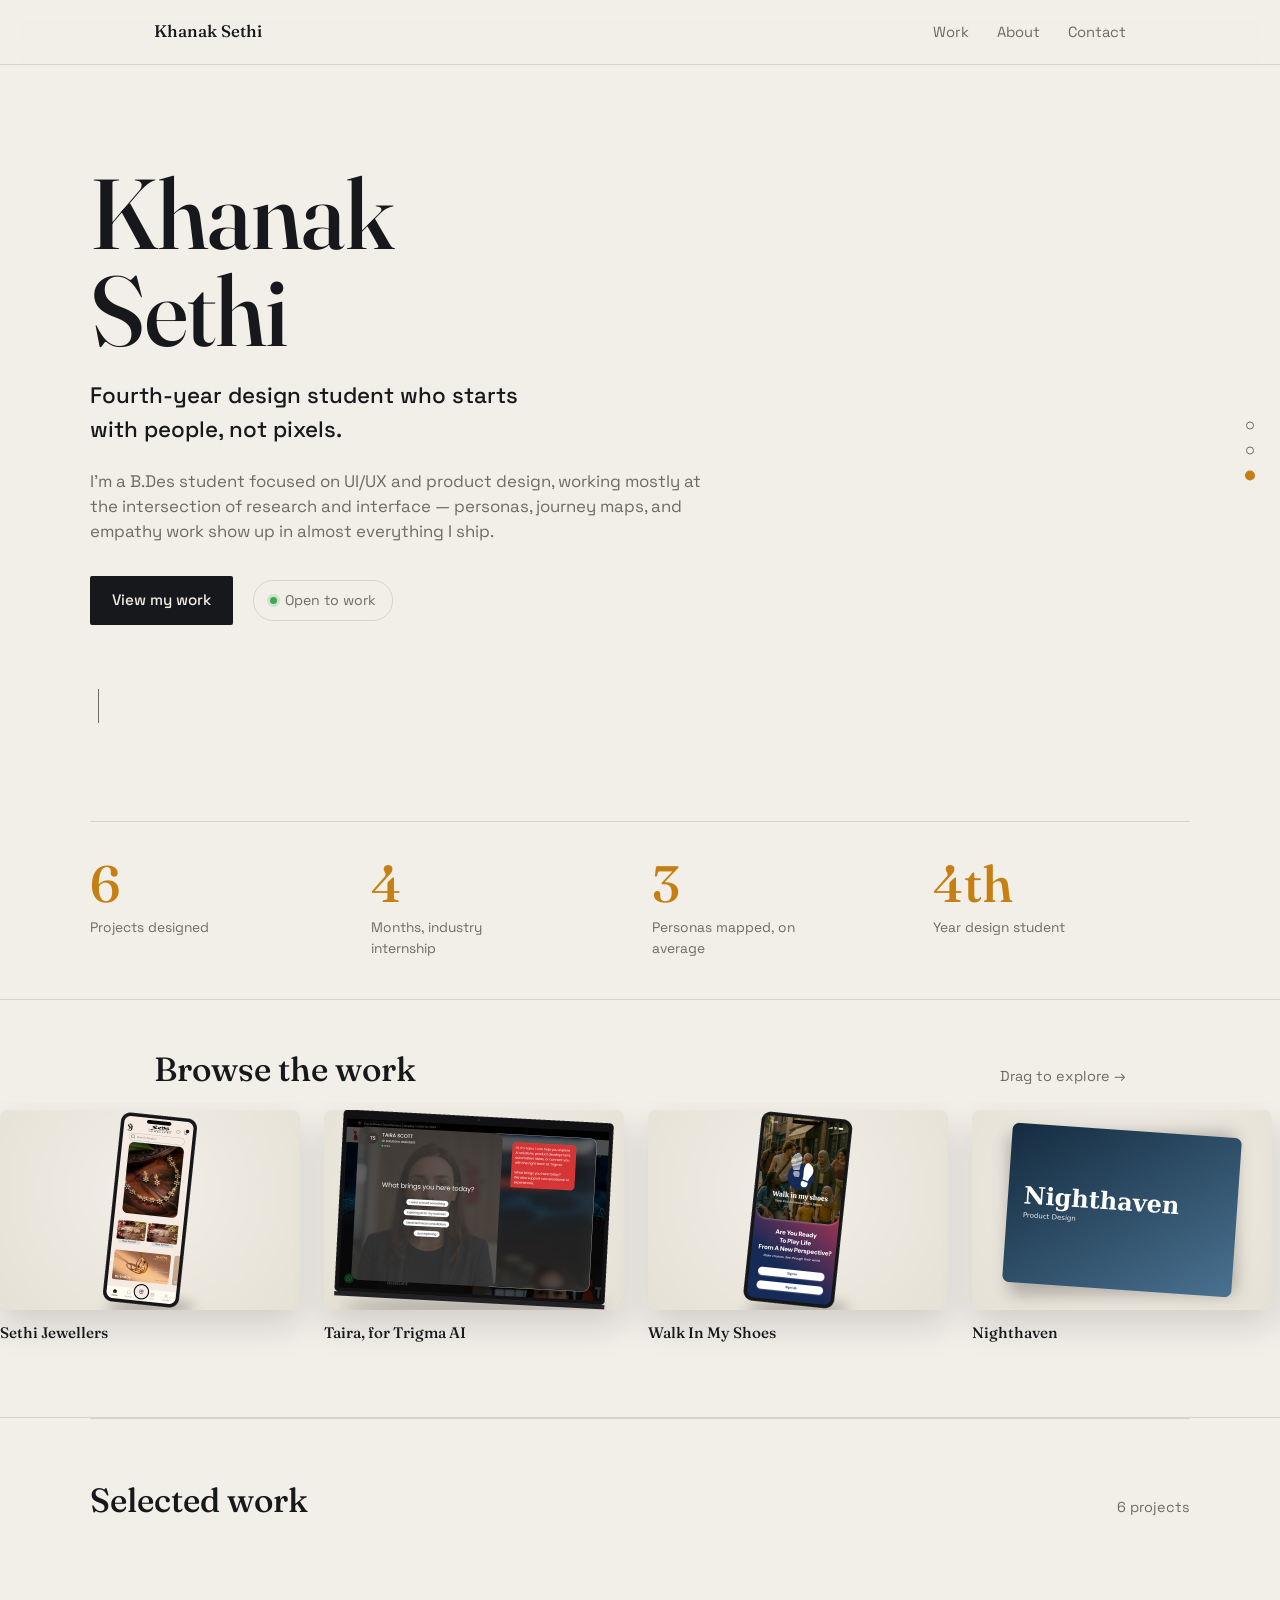
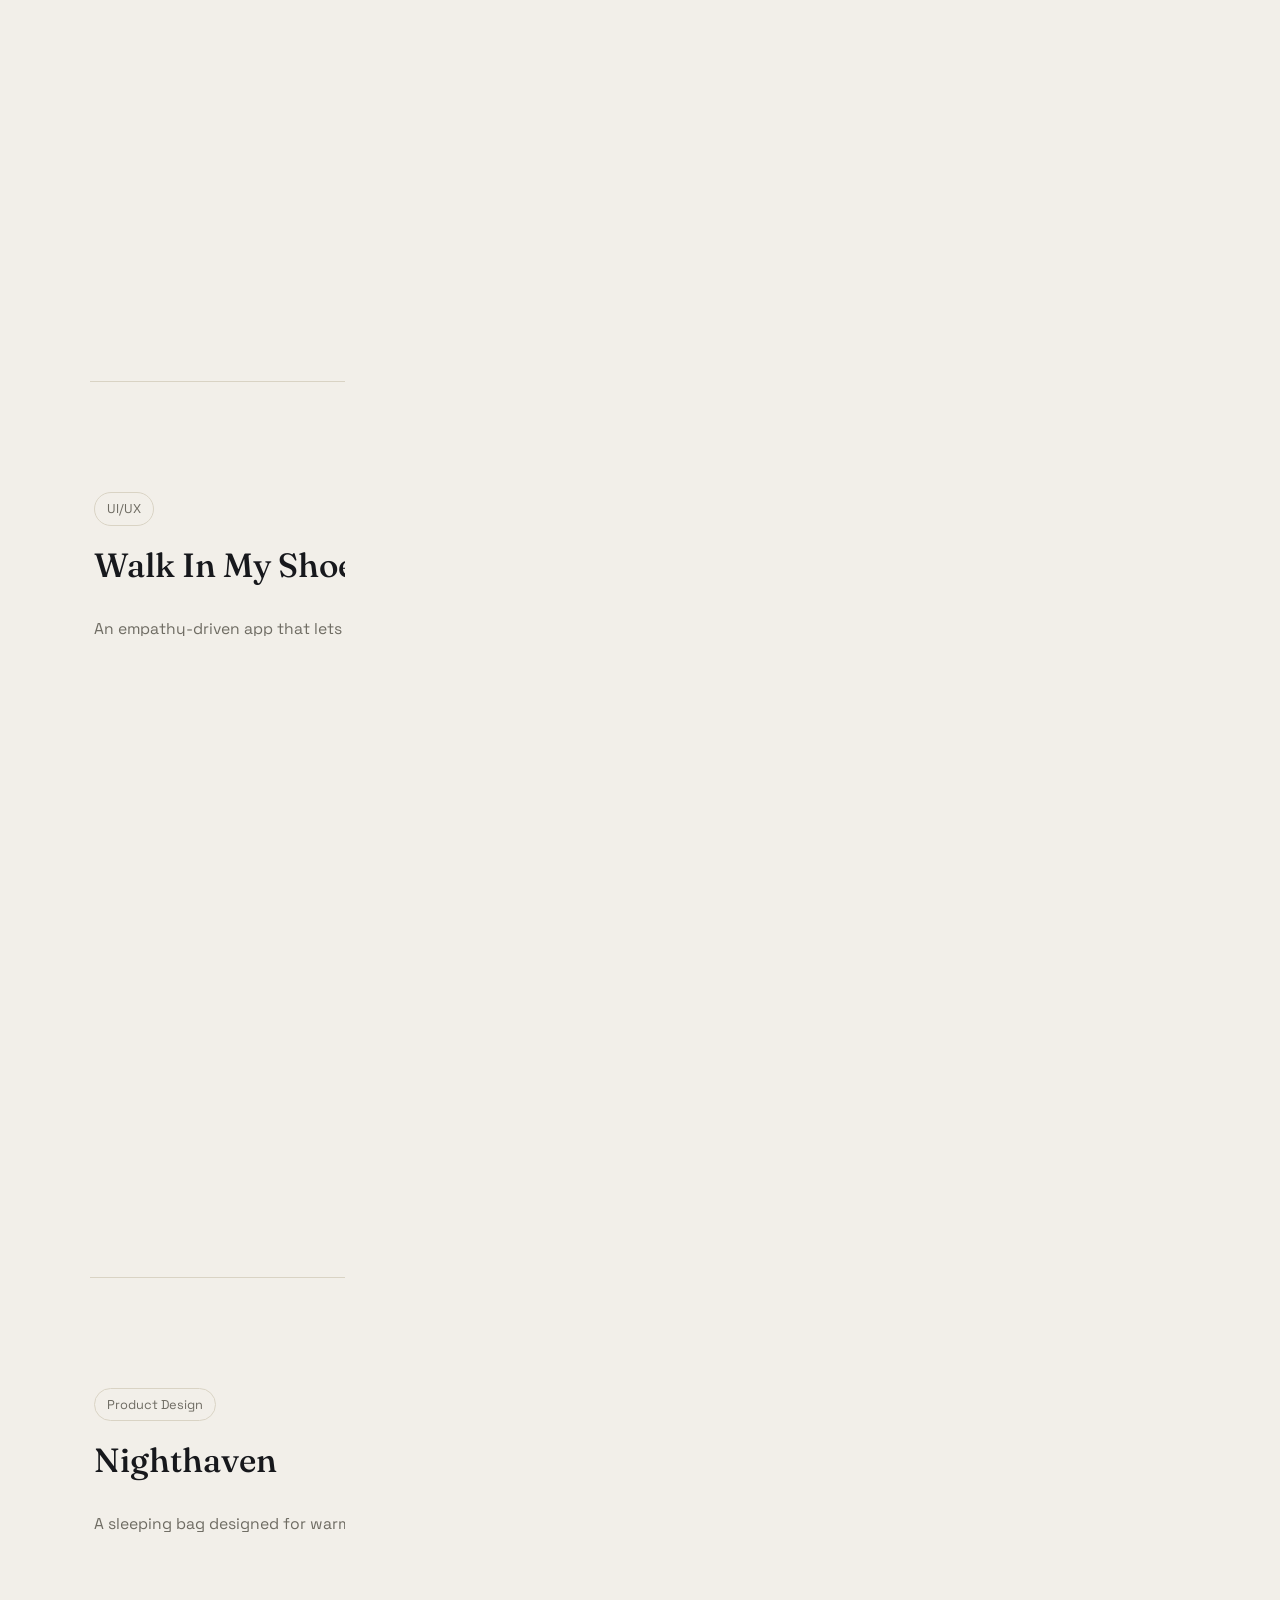
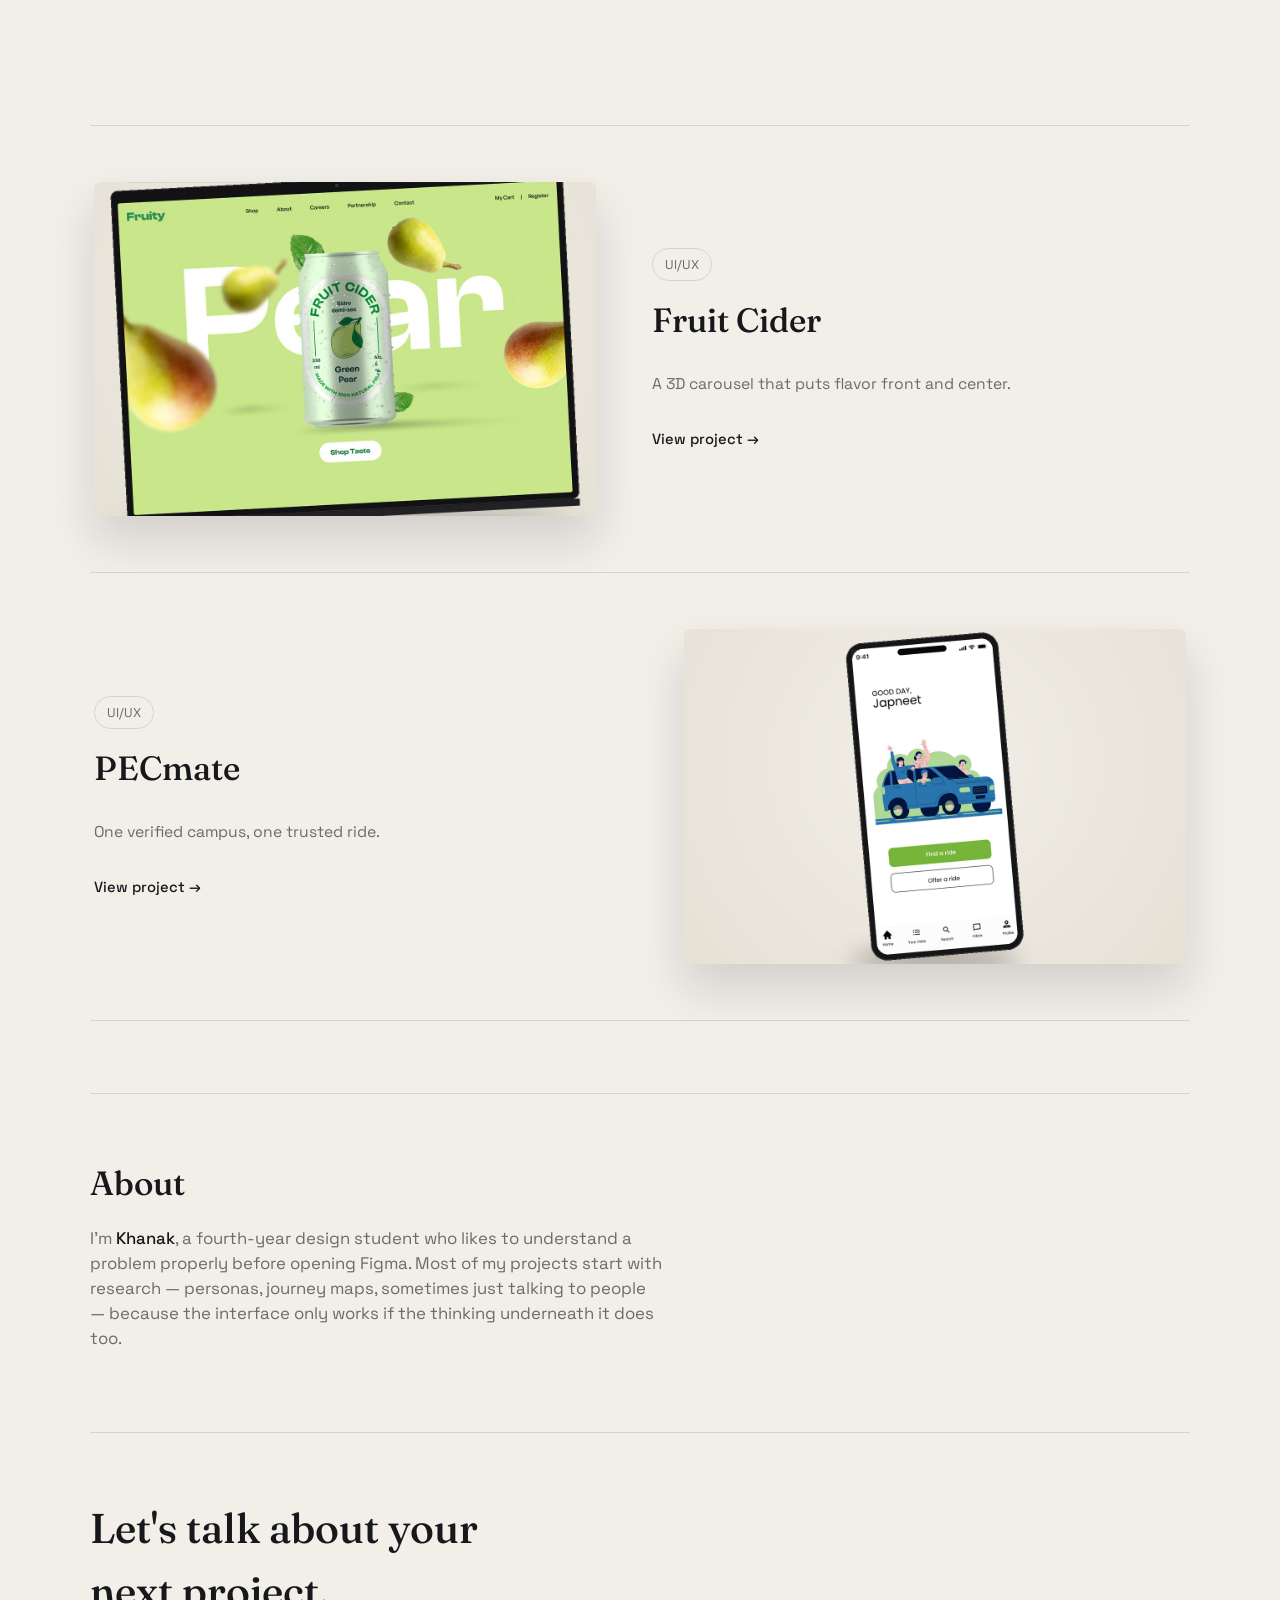
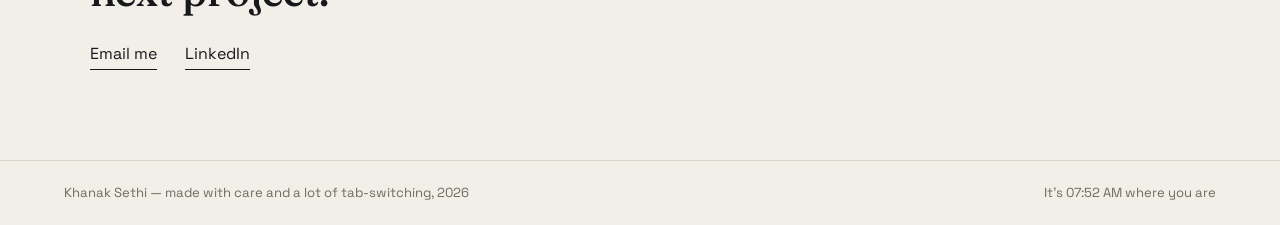
==== index.html @ 750bc9d0 "Add files via upload" ====
<!DOCTYPE html>
<html lang="en">
<head>
<meta charset="UTF-8">
<meta name="viewport" content="width=device-width, initial-scale=1.0">
<title>Khanak Sethi — UI/UX &amp; Product Designer</title>
<meta name="description" content="Portfolio of Khanak Sethi, a UI/UX and product designer.">

<link rel="preconnect" href="https://fonts.googleapis.com">
<link rel="preconnect" href="https://fonts.gstatic.com" crossorigin>
<link href="https://fonts.googleapis.com/css2?family=Fraunces:opsz,wght@9..144,400;9..144,500;9..144,600;9..144,500italic&family=Space+Grotesk:wght@400;500;600&display=swap" rel="stylesheet">

<link rel="stylesheet" href="css/style.css">
</head>
<body>

<header class="nav">
  <div class="wrap">
    <div class="name">Khanak Sethi</div>
    <ul>
      <li><a href="#work">Work</a></li>
      <li><a href="#about">About</a></li>
      <li><a href="#contact">Contact</a></li>
    </ul>
  </div>
</header>

<main>
  <section class="hero wrap">
    <h1 class="reveal-load">Khanak<br>Sethi</h1>
    <p class="tagline reveal-load" style="animation-delay:0.08s">Fourth-year design student who starts with people, not pixels.</p>
    <p class="intro reveal-load" style="animation-delay:0.16s">I'm a B.Des student focused on UI/UX and product design, working mostly at the intersection of research and interface — personas, journey maps, and empathy work show up in almost everything I ship.</p>

    <div class="hero-actions reveal-load" style="animation-delay:0.24s">
      <a class="cta" href="#work">View my work</a>
      <span class="status-pill"><span class="status-dot"></span> Open to work</span>
    </div>

    <button class="scroll-cue" onclick="document.getElementById('work').scrollIntoView({behavior:'smooth'})" aria-label="Scroll to work">
      <span></span>
    </button>
  </section>

  <section class="stats wrap reveal" id="stats">
    <div class="stat">
      <div class="stat-number" data-target="6">0</div>
      <div class="stat-label">Projects designed</div>
    </div>
    <div class="stat">
      <div class="stat-number" data-target="4">0</div>
      <div class="stat-label">Months, industry internship</div>
    </div>
    <div class="stat">
      <div class="stat-number" data-target="3">0</div>
      <div class="stat-label">Personas mapped, on average</div>
    </div>
    <div class="stat">
      <div class="stat-number" data-suffix="th" data-target="4">0</div>
      <div class="stat-label">Year design student</div>
    </div>
  </section>

  <section class="drag-section" id="browse">
    <div class="wrap">
      <div class="section-head">
        <h2>Browse the work</h2>
        <span class="count">Drag to explore &rarr;</span>
      </div>
    </div>
    <div class="drag-scroll" id="dragScroll">
      <a class="drag-card" href="projects/sethi-jewellers.html">
        <img src="images/thumbs/sethi-marquee.jpg" alt="Sethi Jewellers" draggable="false">
        <div class="drag-card-label">Sethi Jewellers</div>
      </a>
      <a class="drag-card" href="projects/taira-trigma.html">
        <img src="images/thumbs/trigma-marquee.jpg" alt="Taira, for Trigma AI" draggable="false">
        <div class="drag-card-label">Taira, for Trigma AI</div>
      </a>
      <a class="drag-card" href="projects/walk-in-my-shoes.html">
        <img src="images/thumbs/shoes-marquee.jpg" alt="Walk In My Shoes" draggable="false">
        <div class="drag-card-label">Walk In My Shoes</div>
      </a>
      <a class="drag-card" href="projects/nighthaven.html">
        <img src="images/thumbs/nighthaven-marquee.jpg" alt="Nighthaven" draggable="false">
        <div class="drag-card-label">Nighthaven</div>
      </a>
      <a class="drag-card" href="projects/fruit-cider.html">
        <img src="images/thumbs/cider-marquee.jpg" alt="Fruit Cider" draggable="false">
        <div class="drag-card-label">Fruit Cider</div>
      </a>
      <a class="drag-card" href="projects/pecmate.html">
        <img src="images/thumbs/pecmate-marquee.jpg" alt="PECmate" draggable="false">
        <div class="drag-card-label">PECmate</div>
      </a>
    </div>
  </section>

  <section class="work wrap" id="work">
    <div class="section-head">
      <h2>Selected work</h2>
      <span class="count">6 projects</span>
    </div>

    <div class="work-list">
      <a class="project-spread" href="projects/sethi-jewellers.html">
        <div class="spread-media" style="background-image:url('images/thumbs/sethi-spread.jpg');"></div>
        <div class="spread-info">
          <span class="project-tag">UI/UX</span>
          <div class="project-title">Sethi Jewellers</div>
          <p class="project-tagline">Luxury jewellery shopping, reimagined for trust and desire.</p>
          <span class="view-link">View project &rarr;</span>
        </div>
      </a>

      <a class="project-spread reverse" href="projects/walk-in-my-shoes.html">
        <div class="spread-media" style="background-image:url('images/thumbs/shoes-spread.jpg');"></div>
        <div class="spread-info">
          <span class="project-tag">UI/UX</span>
          <div class="project-title">Walk In My Shoes</div>
          <p class="project-tagline">An empathy-driven app that lets you live someone else's day.</p>
          <span class="view-link">View project &rarr;</span>
        </div>
      </a>

      <a class="project-spread" href="projects/taira-trigma.html">
        <div class="spread-media" style="background-image:url('images/thumbs/trigma-spread.jpg');"></div>
        <div class="spread-info">
          <span class="project-tag">UI/UX</span>
          <div class="project-title">Taira, for Trigma AI</div>
          <p class="project-tagline">A conversational AI that qualifies leads instead of losing them to a form.</p>
          <span class="view-link">View project &rarr;</span>
        </div>
      </a>

      <a class="project-spread reverse" href="projects/nighthaven.html">
        <div class="spread-media" style="background-image:url('images/thumbs/nighthaven-spread.jpg');"></div>
        <div class="spread-info">
          <span class="project-tag">Product Design</span>
          <div class="project-title">Nighthaven</div>
          <p class="project-tagline">A sleeping bag designed for warmth, safety, and dignity.</p>
          <span class="view-link">View project &rarr;</span>
        </div>
      </a>

      <a class="project-spread" href="projects/fruit-cider.html">
        <div class="spread-media" style="background-image:url('images/thumbs/cider-spread.jpg');"></div>
        <div class="spread-info">
          <span class="project-tag">UI/UX</span>
          <div class="project-title">Fruit Cider</div>
          <p class="project-tagline">A 3D carousel that puts flavor front and center.</p>
          <span class="view-link">View project &rarr;</span>
        </div>
      </a>

      <a class="project-spread reverse" href="projects/pecmate.html">
        <div class="spread-media" style="background-image:url('images/thumbs/pecmate-spread.jpg');"></div>
        <div class="spread-info">
          <span class="project-tag">UI/UX</span>
          <div class="project-title">PECmate</div>
          <p class="project-tagline">One verified campus, one trusted ride.</p>
          <span class="view-link">View project &rarr;</span>
        </div>
      </a>
    </div>
  </section>

  <section class="about wrap reveal" id="about">
    <div>
      <div class="section-head"><h2>About</h2></div>
    </div>
    <p>I'm <strong>Khanak</strong>, a fourth-year design student who likes to understand a problem properly before opening Figma. Most of my projects start with research — personas, journey maps, sometimes just talking to people — because the interface only works if the thinking underneath it does too.</p>
  </section>

  <section class="contact wrap reveal" id="contact">
    <h2>Let's talk about your next project.</h2>
    <div class="contact-links">
      <a href="mailto:khanaksethi424@gmail.com">Email me</a>
      <a href="https://www.linkedin.com/in/khanak-sethi-aa773a310/" target="_blank" rel="noopener">LinkedIn</a>
    </div>
  </section>
</main>

<footer class="site-footer">
  <span>Khanak Sethi — made with care and a lot of tab-switching, 2026</span>
  <span id="liveClock">—</span>
</footer>

<div class="cursor-tag" id="cursorTag">View project</div>

<nav class="side-nav" id="sideNav">
  <a href="#work" data-label="Work"><span></span></a>
  <a href="#about" data-label="About"><span></span></a>
  <a href="#contact" data-label="Contact"><span></span></a>
</nav>

<script>
  // ============================================
  // Scroll-reveal: project spreads AND general
  // sections (.reveal) fade/slide in as they enter
  // the viewport.
  // ============================================
  const spreads = document.querySelectorAll('.project-spread');
  const revealEls = document.querySelectorAll('.reveal');

  if ('IntersectionObserver' in window) {
    const observer = new IntersectionObserver((entries) => {
      entries.forEach(entry => {
        if (entry.isIntersecting) {
          entry.target.classList.add('in-view');
          observer.unobserve(entry.target);
        }
      });
    }, { threshold: 0.15 });

    spreads.forEach(el => observer.observe(el));
    revealEls.forEach(el => observer.observe(el));
  } else {
    spreads.forEach(el => el.classList.add('in-view'));
    revealEls.forEach(el => el.classList.add('in-view'));
  }

  // ============================================
  // Count-up stats: numbers animate from 0 to their
  // target once the stats strip scrolls into view.
  // ============================================
  const statNumbers = document.querySelectorAll('.stat-number');

  function animateCount(el) {
    const target = parseInt(el.dataset.target, 10);
    const suffix = el.dataset.suffix || '';
    const duration = 900;
    const start = performance.now();

    function tick(now) {
      const progress = Math.min((now - start) / duration, 1);
      const eased = 1 - Math.pow(1 - progress, 3);
      el.textContent = Math.round(eased * target) + suffix;
      if (progress < 1) requestAnimationFrame(tick);
    }
    requestAnimationFrame(tick);
  }

  if ('IntersectionObserver' in window && statNumbers.length) {
    const statObserver = new IntersectionObserver((entries) => {
      entries.forEach(entry => {
        if (entry.isIntersecting) {
          animateCount(entry.target);
          statObserver.unobserve(entry.target);
        }
      });
    }, { threshold: 0.5 });
    statNumbers.forEach(el => statObserver.observe(el));
  } else {
    statNumbers.forEach(el => { el.textContent = el.dataset.target + (el.dataset.suffix || ''); });
  }

  // ============================================
  // Cursor tag: a small "View project" pill that
  // follows the mouse while hovering a spread.
  // ============================================
  const cursorTag = document.getElementById('cursorTag');
  const supportsHover = window.matchMedia('(hover: hover)').matches;

  if (supportsHover) {
    spreads.forEach(el => {
      el.addEventListener('mouseenter', () => cursorTag.classList.add('visible'));
      el.addEventListener('mouseleave', () => cursorTag.classList.remove('visible'));
      el.addEventListener('mousemove', (e) => {
        cursorTag.style.top = e.clientY + 'px';
        cursorTag.style.left = e.clientX + 'px';
      });
    });
  }

  // ============================================
  // Live clock — small personality touch in the
  // footer, shows the visitor's own local time.
  // ============================================
  const clockEl = document.getElementById('liveClock');
  function updateClock() {
    if (!clockEl) return;
    const now = new Date();
    const time = now.toLocaleTimeString([], { hour: '2-digit', minute: '2-digit' });
    clockEl.textContent = `It's ${time} where you are`;
  }
  updateClock();
  setInterval(updateClock, 30000);

  // ============================================
  // Drag-to-scroll for the project card carousel.
  // Mouse users can grab and drag; touch devices
  // already scroll natively, this just adds mouse
  // support on desktop.
  // ============================================
  const dragScroll = document.getElementById('dragScroll');
  if (dragScroll) {
    let isDown = false, startX = 0, startScroll = 0, moved = 0;

    dragScroll.addEventListener('mousedown', (e) => {
      isDown = true; moved = 0;
      startX = e.pageX;
      startScroll = dragScroll.scrollLeft;
      dragScroll.classList.add('dragging');
    });
    window.addEventListener('mouseup', () => {
      isDown = false;
      dragScroll.classList.remove('dragging');
    });
    window.addEventListener('mousemove', (e) => {
      if (!isDown) return;
      e.preventDefault();
      const delta = e.pageX - startX;
      moved = Math.abs(delta);
      dragScroll.scrollLeft = startScroll - delta;
    });
    // Prevent the click-through to a project page if the user was
    // actually dragging rather than clicking.
    dragScroll.addEventListener('click', (e) => {
      if (moved > 8) { e.preventDefault(); e.stopPropagation(); }
    }, true);
  }

  // ============================================
  // Side nav: highlights the section currently in
  // view, click a dot to jump straight to it.
  // ============================================
  const sideNavLinks = document.querySelectorAll('.side-nav a');
  const trackedSections = ['work', 'about', 'contact']
    .map(id => document.getElementById(id))
    .filter(Boolean);

  if ('IntersectionObserver' in window && sideNavLinks.length) {
    const navObserver = new IntersectionObserver((entries) => {
      entries.forEach(entry => {
        const link = document.querySelector(`.side-nav a[href="#${entry.target.id}"]`);
        if (!link) return;
        if (entry.isIntersecting) {
          sideNavLinks.forEach(l => l.classList.remove('active'));
          link.classList.add('active');
        }
      });
    }, { threshold: 0.4 });

    trackedSections.forEach(sec => navObserver.observe(sec));
  }
</script>

</body>
</html>
---- css/style.css ----
/* ============================================
   DESIGN TOKENS — the single source of truth.
   Every page on the site links this one file,
   so a change here updates the whole site.
   ============================================ */
:root{
  --paper:   #F2EFE9;
  --paper-2: #EAE5DA;
  --ink:     #17181C;
  --ink-soft:#6E6B62;
  --line:    #D9D3C4;
  --accent:  #C67F12;

  --serif: "Fraunces", Georgia, serif;
  --sans:  "Space Grotesk", -apple-system, sans-serif;

  --max: 1100px;
  --max-narrow: 760px;
  --pad: clamp(24px, 5vw, 64px);
}

*{ box-sizing:border-box; }
html{ scroll-behavior:smooth; }
body{
  margin:0;
  background:var(--paper);
  color:var(--ink);
  font-family:var(--sans);
  font-size:16px;
  line-height:1.5;
  -webkit-font-smoothing:antialiased;
}
img{ max-width:100%; display:block; }
a{ color:inherit; text-decoration:none; }

a:focus-visible, button:focus-visible{
  outline:2px solid var(--accent);
  outline-offset:3px;
}

.wrap{
  max-width:var(--max);
  margin:0 auto;
  padding-left:var(--pad);
  padding-right:var(--pad);
}
.wrap-narrow{
  max-width:var(--max-narrow);
  margin:0 auto;
  padding-left:var(--pad);
  padding-right:var(--pad);
}

/* ============================================
   NAV (shared across every page)
   ============================================ */
.nav{
  position:sticky; top:0; z-index:20;
  background:rgba(242,239,233,0.88);
  backdrop-filter:blur(8px);
  border-bottom:1px solid var(--line);
}
.nav .wrap{
  display:flex; align-items:center; justify-content:space-between;
  height:64px;
}
.nav .name{ font-family:var(--serif); font-weight:500; font-size:1.05rem; }
.nav ul{ display:flex; gap:28px; list-style:none; margin:0; padding:0; }
.nav a{ font-size:0.92rem; color:var(--ink-soft); }
.nav a:hover{ color:var(--ink); }

/* ============================================
   HERO — greeting, status pill, scroll cue
   ============================================ */
.hero{ padding:clamp(56px,10vw,100px) 0 clamp(56px,9vw,90px); position:relative; }
.hero-greeting{
  font-family:var(--sans); font-size:1rem; color:var(--ink-soft);
  margin:0 0 14px; font-weight:500;
}
.hero h1{
  font-family:var(--serif); font-weight:500;
  font-size:clamp(3rem, 8vw, 6.2rem);
  line-height:0.98; margin:0 0 20px; letter-spacing:-0.01em;
}
.hero .tagline{
  font-size:clamp(1.1rem, 2.2vw, 1.4rem);
  max-width:34ch; margin:0 0 22px; font-weight:500;
}
.hero .intro{ max-width:56ch; color:var(--ink-soft); font-size:1.05rem; margin:0 0 32px; }

.hero-actions{ display:flex; align-items:center; gap:20px; flex-wrap:wrap; }
.hero .cta{
  display:inline-flex; align-items:center; gap:10px;
  background:var(--ink); color:var(--paper);
  padding:13px 22px; border-radius:2px;
  font-size:0.95rem; font-weight:500;
  transition:background 0.15s ease;
}
.hero .cta:hover{ background:var(--accent); }

.status-pill{
  display:inline-flex; align-items:center; gap:8px;
  font-size:0.88rem; color:var(--ink-soft);
  border:1px solid var(--line); padding:9px 16px; border-radius:20px;
}
.status-dot{
  width:7px; height:7px; border-radius:50%; background:#3fa855;
  box-shadow:0 0 0 3px rgba(63,168,85,0.18);
  animation:pulse-dot 2.4s ease-in-out infinite;
}
@keyframes pulse-dot{
  0%, 100%{ opacity:1; } 50%{ opacity:0.45; }
}

.scroll-cue{
  background:none; border:none; cursor:pointer;
  margin-top:56px; padding:8px;
  display:flex; align-items:center; justify-content:center;
}
.scroll-cue span{
  display:block; width:1px; height:34px;
  background:var(--ink-soft);
  position:relative;
  animation:scroll-cue-move 1.8s ease-in-out infinite;
}
@keyframes scroll-cue-move{
  0%{ transform:scaleY(0.3); transform-origin:top; opacity:0.4; }
  50%{ transform:scaleY(1); transform-origin:top; opacity:1; }
  51%{ transform-origin:bottom; }
  100%{ transform:scaleY(0.3); transform-origin:bottom; opacity:0.4; }
}

/* Load-in animation for hero elements (plays once, on page load) */
.reveal-load{
  opacity:0; transform:translateY(14px);
  animation:reveal-load-in 0.7s ease forwards;
}
@keyframes reveal-load-in{
  to{ opacity:1; transform:translateY(0); }
}

/* Generic scroll-reveal for non-hero sections */
.reveal{
  opacity:0; transform:translateY(24px);
  transition:opacity 0.7s ease, transform 0.7s ease;
}
.reveal.in-view{ opacity:1; transform:translateY(0); }

/* ============================================
   STATS STRIP
   ============================================ */
.stats{
  display:grid; grid-template-columns:repeat(4,1fr); gap:24px;
  padding:36px 0 40px;
  border-top:1px solid var(--line);
}
.stat-number{
  font-family:var(--serif); font-weight:500; color:var(--accent);
  font-size:clamp(2.2rem, 5vw, 3.2rem); line-height:1;
}
.stat-label{
  color:var(--ink-soft); font-size:0.86rem; margin-top:8px; max-width:16ch;
}

@media (prefers-reduced-motion: reduce){
  .status-dot, .scroll-cue span{ animation:none; }
  .reveal-load{ opacity:1; transform:none; animation:none; }
}

/* ============================================
   SECTION HEADINGS (shared)
   ============================================ */
.section-head{
  display:flex; align-items:baseline; justify-content:space-between;
  gap:16px; margin-bottom:8px;
}
.section-head h2{
  font-family:var(--serif); font-weight:500;
  font-size:clamp(1.6rem, 3vw, 2.1rem); margin:0;
}
.section-head .count{ color:var(--ink-soft); font-size:0.9rem; }

/* ============================================
   WORK — alternating image + text spreads
   ============================================ */
.work{ padding:56px 0 72px; border-top:1px solid var(--line); }
.work-list{ margin-top:8px; }

.project-spread{
  display:flex; align-items:center; gap:56px;
  padding:56px 4px;
  border-top:1px solid var(--line);
  text-decoration:none;
  opacity:0; transform:translateY(28px);
  transition:opacity 0.7s ease, transform 0.7s ease;
}
.project-spread.in-view{ opacity:1; transform:translateY(0); }
.project-spread:last-child{ border-bottom:1px solid var(--line); }
.project-spread.reverse{ flex-direction:row-reverse; }

.spread-media{
  flex:0 0 46%;
  aspect-ratio:3/2;
  border-radius:6px;
  background-size:cover;
  background-position:center;
  box-shadow:0 24px 48px rgba(23,24,28,0.14);
  transition:transform 0.4s ease, box-shadow 0.4s ease;
}
.project-spread:hover .spread-media{
  transform:scale(1.015);
  box-shadow:0 30px 60px rgba(23,24,28,0.2);
}

.spread-info{ flex:1; display:flex; flex-direction:column; gap:12px; }
.spread-info .project-tag{ align-self:flex-start; }
.spread-info .project-title{ margin-top:2px; }
.spread-info .project-tagline{ max-width:40ch; }
.view-link{
  display:inline-flex; align-items:center; gap:6px;
  font-size:0.92rem; font-weight:500; color:var(--ink);
  margin-top:4px; transition:gap 0.15s ease, color 0.15s ease;
}
.project-spread:hover .view-link{ gap:12px; color:var(--accent); }

.project-title{ font-family:var(--serif); font-size:clamp(1.5rem, 3vw, 2.1rem); font-weight:500; }
.project-tagline{ color:var(--ink-soft); font-size:0.98rem; }
.project-tag{
  font-size:0.8rem; color:var(--ink-soft);
  border:1px solid var(--line); padding:6px 12px; border-radius:20px; white-space:nowrap;
}

/* ============================================
   ABOUT STRIP + CONTACT (homepage)
   ============================================ */
.about{ padding:64px 0; border-top:1px solid var(--line); }
.about .wrap{ display:grid; grid-template-columns:1.1fr 0.9fr; gap:48px; }
.about p{ max-width:52ch; color:var(--ink-soft); font-size:1.05rem; }
.about p strong{ color:var(--ink); font-weight:500; }

.contact{ padding:64px 0 90px; border-top:1px solid var(--line); }
.contact h2{ font-family:var(--serif); font-weight:500; font-size:clamp(1.8rem,4vw,2.6rem); margin:0 0 20px; max-width:16ch; }
.contact-links{ display:flex; gap:28px; flex-wrap:wrap; }
.contact-links a{ font-size:1rem; padding-bottom:3px; border-bottom:1px solid var(--ink); }
.contact-links a:hover{ color:var(--accent); border-color:var(--accent); }

footer.site-footer{
  border-top:1px solid var(--line);
  padding:22px var(--pad);
  display:flex; justify-content:space-between;
  font-size:0.82rem; color:var(--ink-soft);
}

/* ============================================
   CASE STUDY PAGES
   ============================================ */
.cs-back{
  display:inline-flex; align-items:center; gap:8px;
  font-size:0.9rem; color:var(--ink-soft); margin:32px 0 0;
}
.cs-back:hover{ color:var(--ink); }

.cs-header{ padding:24px 0 40px; }
.cs-tag{
  display:inline-block; font-size:0.8rem; color:var(--ink-soft);
  border:1px solid var(--line); padding:5px 12px; border-radius:20px; margin-bottom:18px;
}
.cs-header h1{
  font-family:var(--serif); font-weight:500;
  font-size:clamp(2.4rem, 6vw, 4rem); line-height:1.02; margin:0 0 16px;
}
.cs-header .one-liner{ font-size:1.15rem; color:var(--ink-soft); max-width:60ch; }

.cs-meta{
  display:grid; grid-template-columns:repeat(4,1fr); gap:24px;
  padding:28px 0; border-top:1px solid var(--line); border-bottom:1px solid var(--line);
  margin-bottom:48px;
}
.cs-meta div span{ display:block; }
.cs-meta .label{ font-size:0.78rem; color:var(--ink-soft); margin-bottom:6px; text-transform:none; }
.cs-meta .value{ font-size:0.95rem; font-weight:500; }

.cs-hero-image{
  width:100%; aspect-ratio:16/9; border-radius:4px;
  background-size:cover; background-position:center;
  margin-bottom:64px;
}

.cs-section{ padding:0 0 56px; max-width:var(--max-narrow); margin:0 auto; }
.cs-section h2{
  font-family:var(--serif); font-weight:500;
  font-size:clamp(1.5rem, 3vw, 1.9rem); margin:0 0 18px;
}
.cs-section p{ color:var(--ink); font-size:1.02rem; margin:0 0 16px; }
.cs-section p.muted{ color:var(--ink-soft); }
.cs-section h3{ font-family:var(--sans); font-weight:600; font-size:1.02rem; margin:24px 0 8px; }

.cs-note{
  background:var(--paper-2); border-left:3px solid var(--accent);
  padding:14px 18px; font-size:0.92rem; color:var(--ink-soft); border-radius:0 4px 4px 0;
  margin:0 0 16px;
}

.cs-gallery{
  display:grid; grid-template-columns:1fr 1fr; gap:16px;
  max-width:var(--max); margin:0 auto 56px; padding:0 var(--pad);
}
.cs-gallery .shot{
  aspect-ratio:4/3; border-radius:4px; background-size:cover; background-position:center;
}
.cs-gallery .shot.wide{ grid-column:1 / -1; aspect-ratio:16/9; }

.cs-nextproject{
  border-top:1px solid var(--line);
  padding:48px var(--pad) 72px;
  display:flex; align-items:center; justify-content:space-between;
}
.cs-nextproject .label{ font-size:0.85rem; color:var(--ink-soft); margin-bottom:6px; }
.cs-nextproject .title{ font-family:var(--serif); font-size:clamp(1.5rem,3vw,2rem); }

/* ============================================
   DRAG-SCROLL CARD CAROUSEL — replaces the old
   passive marquee. Same uniform mockup thumbnails
   and shadow treatment, but user-controlled and
   clickable straight into each project.
   ============================================ */
.drag-section{ padding:44px 0 56px; border-top:1px solid var(--line); border-bottom:1px solid var(--line); }
.drag-scroll{
  display:flex; gap:24px;
  overflow-x:auto; scroll-snap-type:x proximity;
  padding:8px var(--pad) 16px;
  cursor:grab;
  scrollbar-width:none;
}
.drag-scroll::-webkit-scrollbar{ display:none; }
.drag-scroll.dragging{ cursor:grabbing; scroll-snap-type:none; }
.drag-scroll.dragging .drag-card{ pointer-events:none; }

.drag-card{
  flex:0 0 300px; scroll-snap-align:start;
  text-decoration:none; color:var(--ink);
  display:block;
}
.drag-card img{
  width:100%; aspect-ratio:3/2; object-fit:cover;
  border-radius:8px; display:block;
  box-shadow:0 16px 34px rgba(23,24,28,0.14);
  transition:transform 0.3s ease, box-shadow 0.3s ease;
  user-select:none; -webkit-user-drag:none;
}
.drag-card:hover img{
  transform:translateY(-4px);
  box-shadow:0 22px 42px rgba(23,24,28,0.2);
}
.drag-card-label{
  margin-top:12px; font-size:0.95rem; font-weight:500;
  font-family:var(--serif);
}

/* ============================================
   FLOATING SIDE NAV — small wayfinding element,
   tracks scroll progress, click to jump.
   ============================================ */
.side-nav{
  position:fixed; right:26px; top:50%; transform:translateY(-50%);
  display:flex; flex-direction:column; gap:16px; z-index:25;
}
.side-nav a{
  position:relative; width:9px; height:9px;
  display:flex; align-items:center; justify-content:flex-end;
}
.side-nav a span{
  width:8px; height:8px; border-radius:50%;
  border:1.5px solid var(--ink-soft); background:transparent;
  transition:background 0.2s ease, border-color 0.2s ease, transform 0.2s ease;
  display:block;
}
.side-nav a.active span{
  background:var(--accent); border-color:var(--accent);
  transform:scale(1.25);
}
.side-nav a::before{
  content:attr(data-label);
  position:absolute; right:22px; top:50%; transform:translateY(-50%);
  font-size:0.78rem; color:var(--ink); background:var(--paper);
  padding:4px 10px; border-radius:4px; border:1px solid var(--line);
  white-space:nowrap; opacity:0; pointer-events:none;
  transition:opacity 0.15s ease;
}
.side-nav a:hover::before{ opacity:1; }

@media (max-width:900px){
  .side-nav{ display:none; }
}

/* ============================================
   CURSOR TAG — follows the mouse over project
   spreads as a "View project" invitation
   ============================================ */
.cursor-tag{
  position:fixed; top:0; left:0;
  transform:translate(-50%,-50%) scale(0.85);
  background:var(--ink); color:var(--paper);
  padding:11px 20px; border-radius:30px;
  font-size:0.85rem; font-weight:500;
  pointer-events:none; opacity:0; z-index:40;
  transition:opacity 0.18s ease, transform 0.18s ease;
  white-space:nowrap;
}
.cursor-tag.visible{ opacity:1; transform:translate(-50%,-50%) scale(1); }

@media (max-width:720px){
  .drag-card{ flex-basis:230px; }
  .cursor-tag{ display:none; }
}
@media (prefers-reduced-motion: reduce){
  .marquee-track{ animation:none; }
}
.cs-persona-grid{
  display:grid; grid-template-columns:repeat(3,1fr); gap:16px;
  max-width:var(--max); margin:8px auto 40px; padding:0 var(--pad);
}
.cs-persona-grid img{
  width:100%; border-radius:6px; display:block;
  box-shadow:0 16px 32px rgba(23,24,28,0.14);
}
@media (max-width:720px){
  .cs-persona-grid{ grid-template-columns:1fr; }
}
/* ============================================
   RESPONSIVE
   ============================================ */
@media (max-width:720px){
  .nav ul{ gap:16px; }
  .stats{ grid-template-columns:1fr 1fr; }
  .project-spread, .project-spread.reverse{ flex-direction:column; gap:20px; padding:36px 4px; }
  .spread-media{ flex:none; width:100%; aspect-ratio:16/10; }
  .about .wrap{ grid-template-columns:1fr; }
  .cs-meta{ grid-template-columns:1fr 1fr; }
  .cs-gallery{ grid-template-columns:1fr; }
}

@media (prefers-reduced-motion: reduce){
  *{ transition:none !important; scroll-behavior:auto !important; }
}
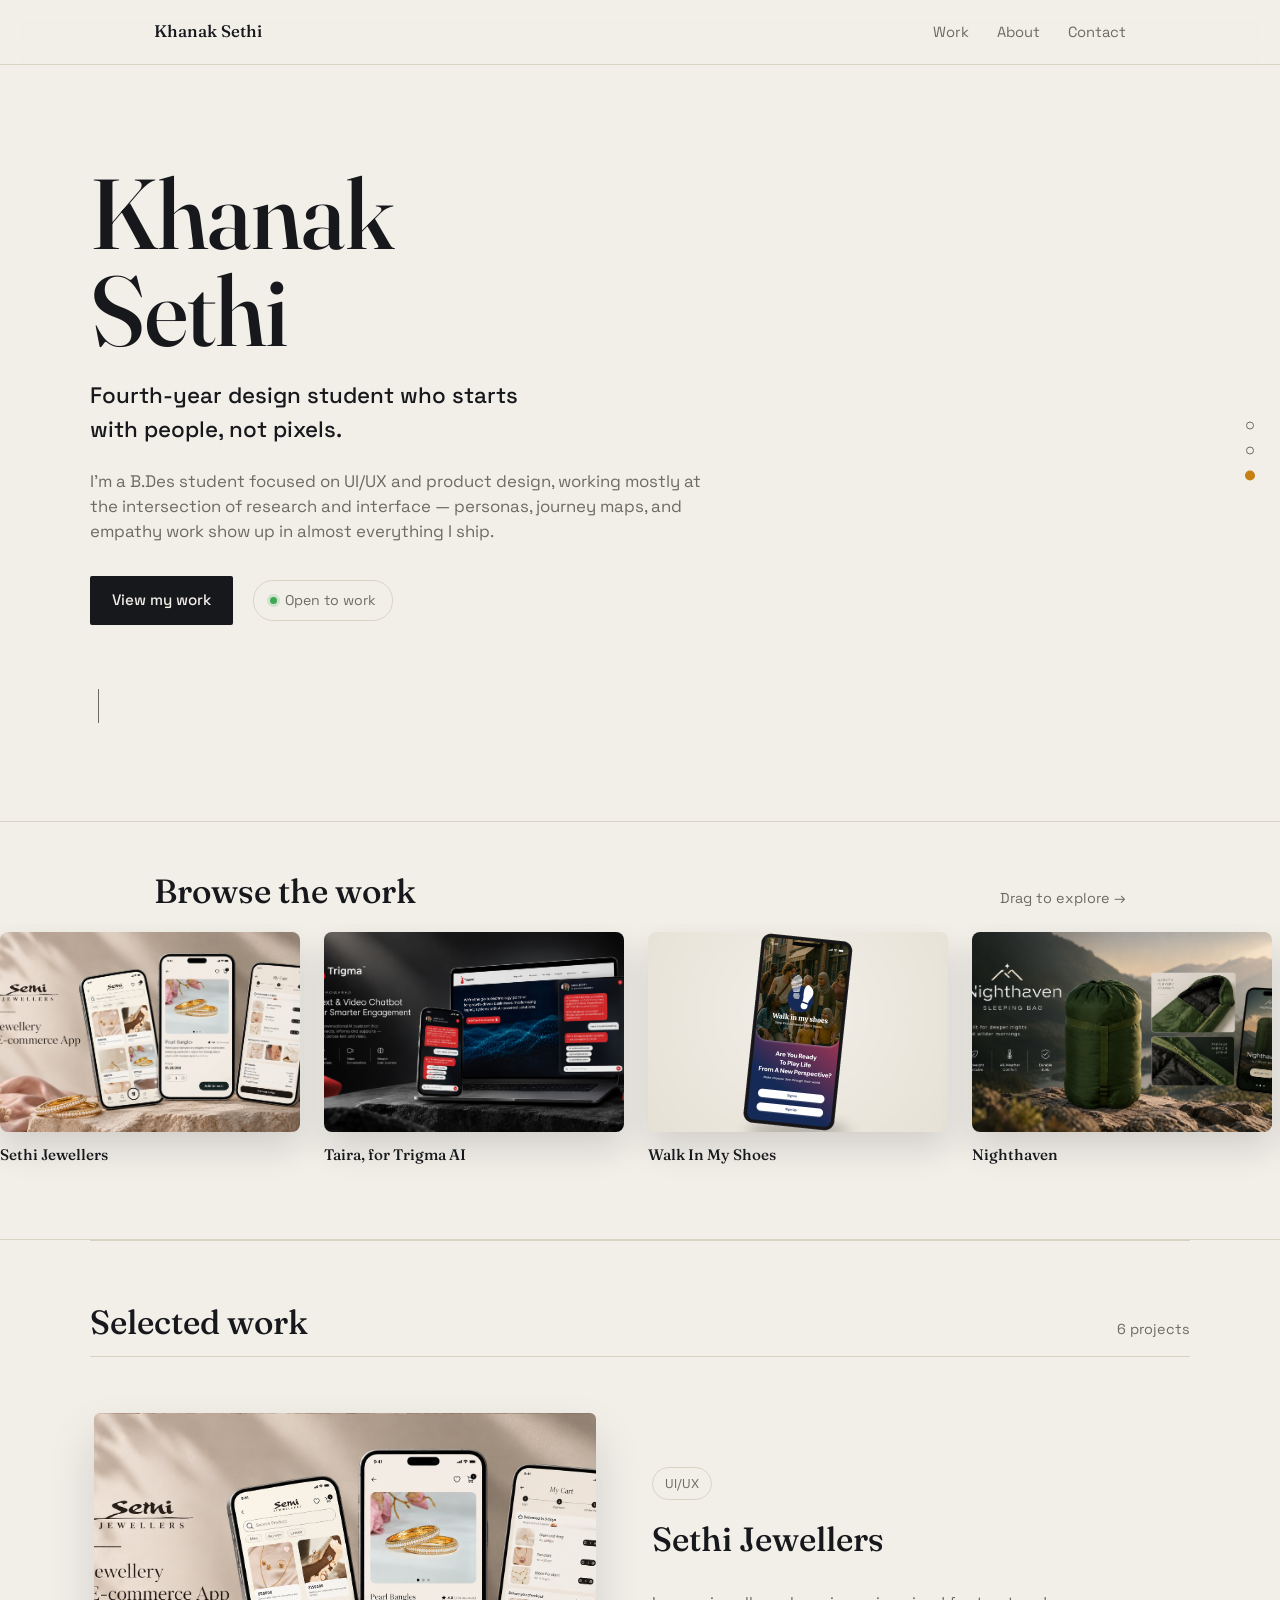
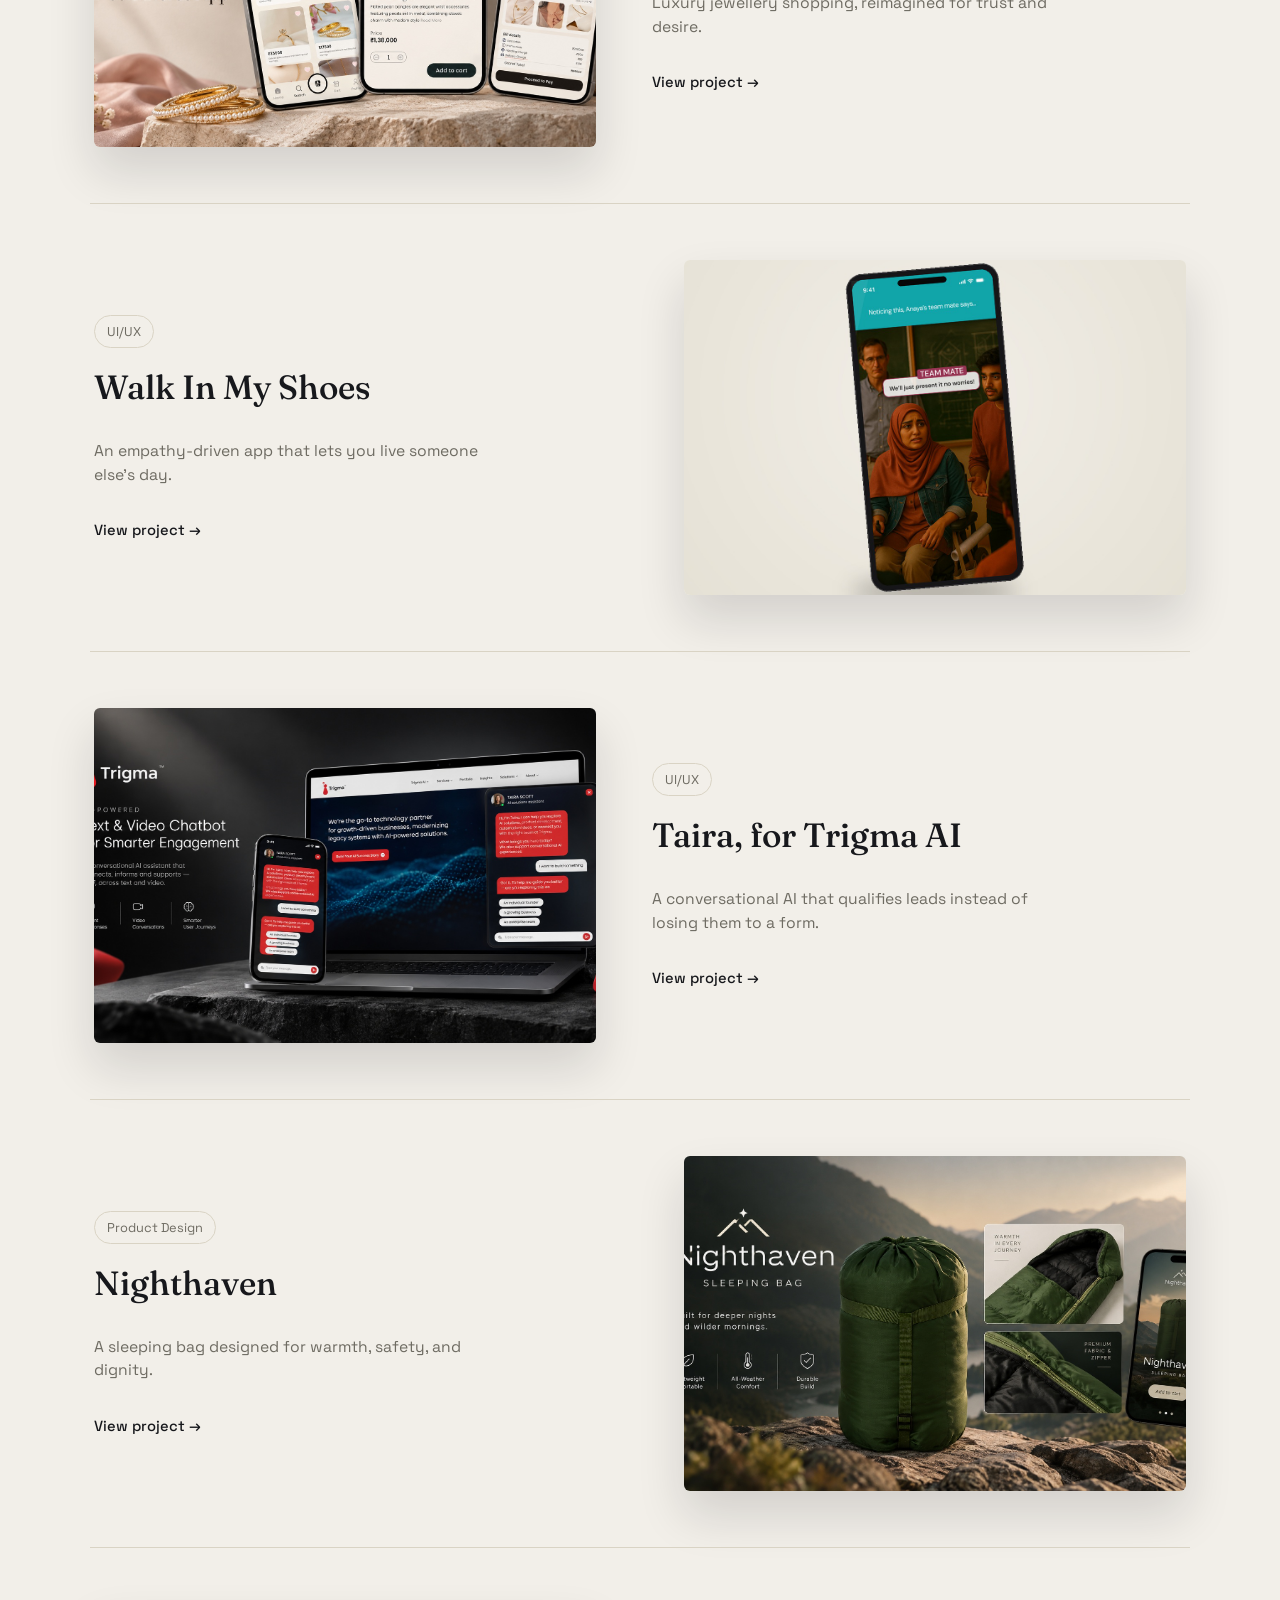
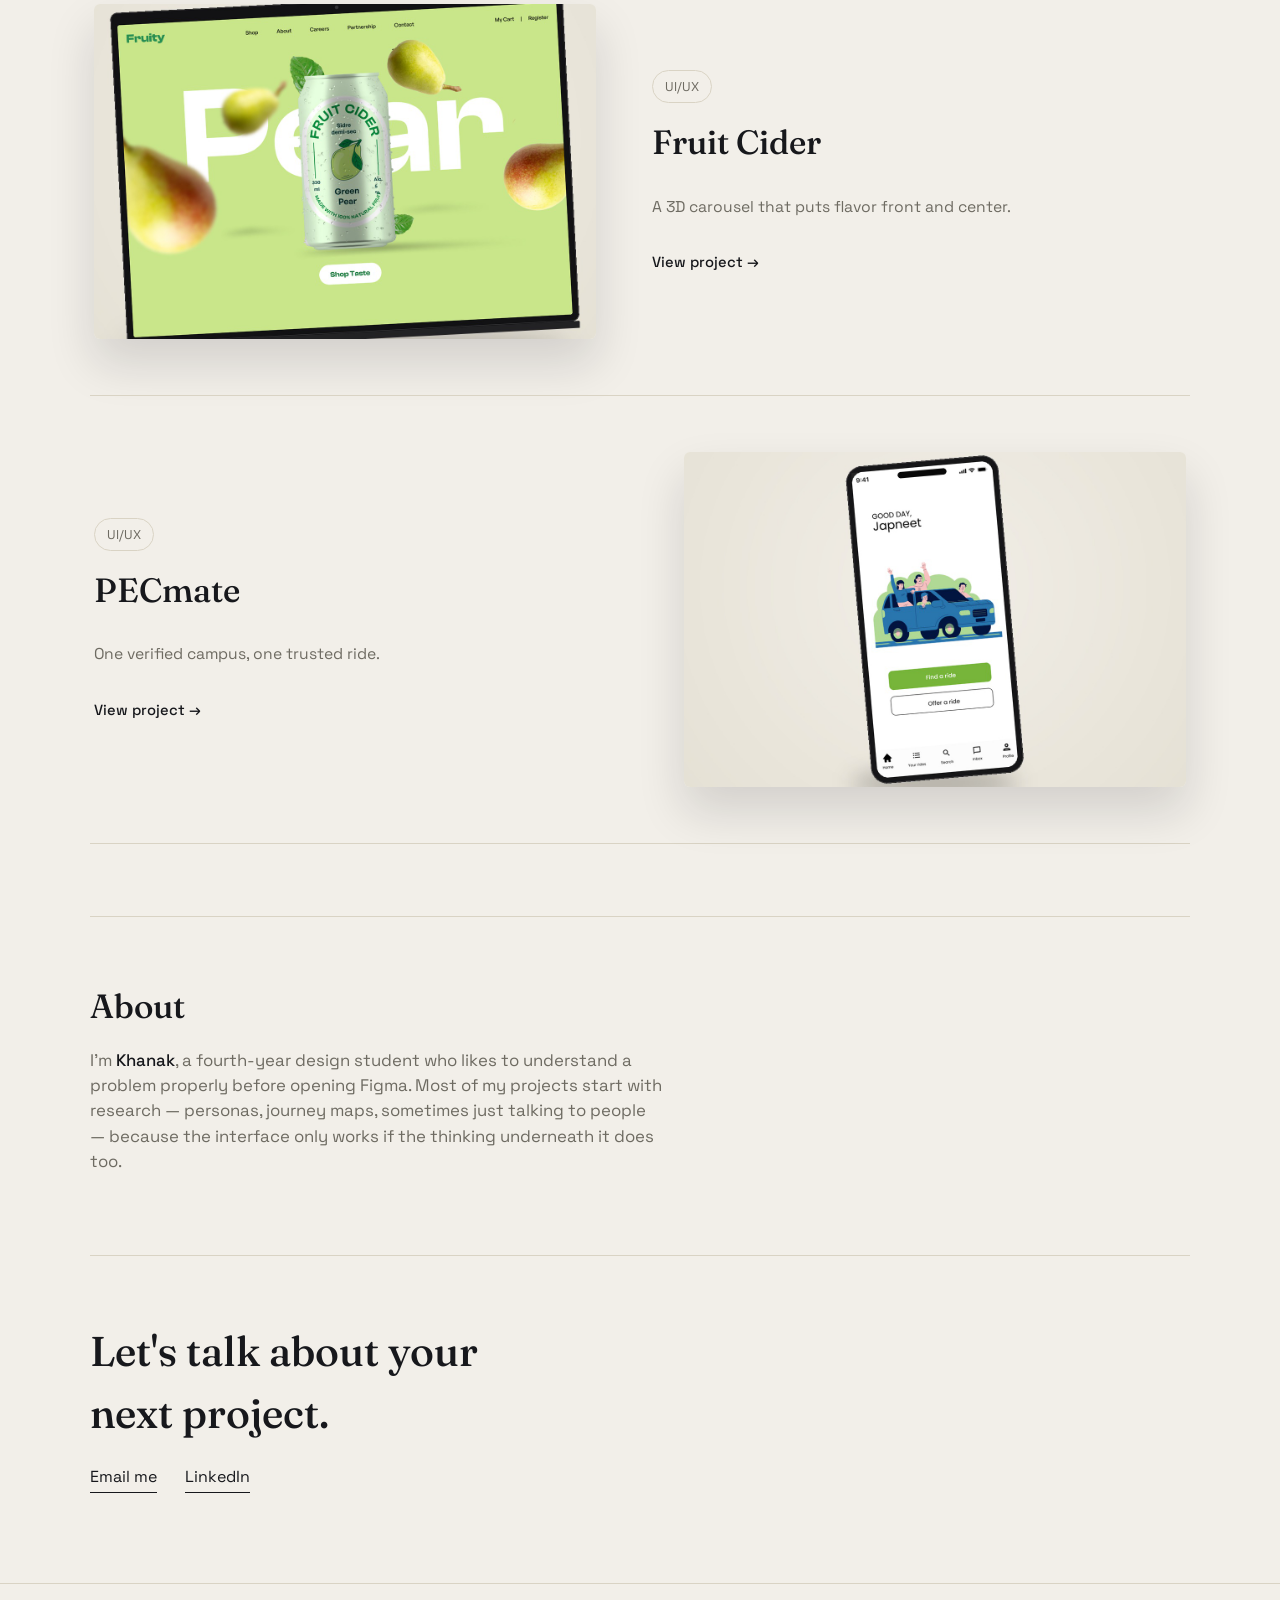
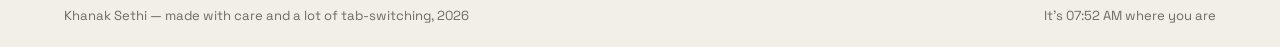
==== commit db629024: "Add files via upload" ====
--- a/index.html
+++ b/index.html
@@ -40,26 +40,6 @@
       <span></span>
     </button>
   </section>
-
-  <section class="stats wrap reveal" id="stats">
-    <div class="stat">
-      <div class="stat-number" data-target="6">0</div>
-      <div class="stat-label">Projects designed</div>
-    </div>
-    <div class="stat">
-      <div class="stat-number" data-target="4">0</div>
-      <div class="stat-label">Months, industry internship</div>
-    </div>
-    <div class="stat">
-      <div class="stat-number" data-target="3">0</div>
-      <div class="stat-label">Personas mapped, on average</div>
-    </div>
-    <div class="stat">
-      <div class="stat-number" data-suffix="th" data-target="4">0</div>
-      <div class="stat-label">Year design student</div>
-    </div>
-  </section>
-
   <section class="drag-section" id="browse">
     <div class="wrap">
       <div class="section-head">
@@ -69,11 +49,11 @@
     </div>
     <div class="drag-scroll" id="dragScroll">
       <a class="drag-card" href="projects/sethi-jewellers.html">
-        <img src="images/thumbs/sethi-marquee.jpg" alt="Sethi Jewellers" draggable="false">
+        <img src="images/thumbs/sethi-home-thumb.jpg" alt="Sethi Jewellers" draggable="false">
         <div class="drag-card-label">Sethi Jewellers</div>
       </a>
       <a class="drag-card" href="projects/taira-trigma.html">
-        <img src="images/thumbs/trigma-marquee.jpg" alt="Taira, for Trigma AI" draggable="false">
+        <img src="images/thumbs/trigma-home-thumb.jpg" alt="Taira, for Trigma AI" draggable="false">
         <div class="drag-card-label">Taira, for Trigma AI</div>
       </a>
       <a class="drag-card" href="projects/walk-in-my-shoes.html">
@@ -81,7 +61,7 @@
         <div class="drag-card-label">Walk In My Shoes</div>
       </a>
       <a class="drag-card" href="projects/nighthaven.html">
-        <img src="images/thumbs/nighthaven-marquee.jpg" alt="Nighthaven" draggable="false">
+        <img src="images/thumbs/nighthaven-home-thumb.jpg" alt="Nighthaven" draggable="false">
         <div class="drag-card-label">Nighthaven</div>
       </a>
       <a class="drag-card" href="projects/fruit-cider.html">
@@ -103,7 +83,7 @@
 
     <div class="work-list">
       <a class="project-spread" href="projects/sethi-jewellers.html">
-        <div class="spread-media" style="background-image:url('images/thumbs/sethi-spread.jpg');"></div>
+        <div class="spread-media" style="background-image:url('images/thumbs/sethi-home-thumb.jpg');"></div>
         <div class="spread-info">
           <span class="project-tag">UI/UX</span>
           <div class="project-title">Sethi Jewellers</div>
@@ -123,7 +103,7 @@
       </a>
 
       <a class="project-spread" href="projects/taira-trigma.html">
-        <div class="spread-media" style="background-image:url('images/thumbs/trigma-spread.jpg');"></div>
+        <div class="spread-media" style="background-image:url('images/thumbs/trigma-home-thumb.jpg');"></div>
         <div class="spread-info">
           <span class="project-tag">UI/UX</span>
           <div class="project-title">Taira, for Trigma AI</div>
@@ -133,7 +113,7 @@
       </a>
 
       <a class="project-spread reverse" href="projects/nighthaven.html">
-        <div class="spread-media" style="background-image:url('images/thumbs/nighthaven-spread.jpg');"></div>
+        <div class="spread-media" style="background-image:url('images/thumbs/nighthaven-home-thumb.jpg');"></div>
         <div class="spread-info">
           <span class="project-tag">Product Design</span>
           <div class="project-title">Nighthaven</div>
@@ -217,41 +197,6 @@
   } else {
     spreads.forEach(el => el.classList.add('in-view'));
     revealEls.forEach(el => el.classList.add('in-view'));
-  }
-
-  // ============================================
-  // Count-up stats: numbers animate from 0 to their
-  // target once the stats strip scrolls into view.
-  // ============================================
-  const statNumbers = document.querySelectorAll('.stat-number');
-
-  function animateCount(el) {
-    const target = parseInt(el.dataset.target, 10);
-    const suffix = el.dataset.suffix || '';
-    const duration = 900;
-    const start = performance.now();
-
-    function tick(now) {
-      const progress = Math.min((now - start) / duration, 1);
-      const eased = 1 - Math.pow(1 - progress, 3);
-      el.textContent = Math.round(eased * target) + suffix;
-      if (progress < 1) requestAnimationFrame(tick);
-    }
-    requestAnimationFrame(tick);
-  }
-
-  if ('IntersectionObserver' in window && statNumbers.length) {
-    const statObserver = new IntersectionObserver((entries) => {
-      entries.forEach(entry => {
-        if (entry.isIntersecting) {
-          animateCount(entry.target);
-          statObserver.unobserve(entry.target);
-        }
-      });
-    }, { threshold: 0.5 });
-    statNumbers.forEach(el => statObserver.observe(el));
-  } else {
-    statNumbers.forEach(el => { el.textContent = el.dataset.target + (el.dataset.suffix || ''); });
   }
 
   // ============================================
--- a/css/style.css
+++ b/css/style.css
@@ -147,27 +147,6 @@
 .reveal.in-view{ opacity:1; transform:translateY(0); }
 
 /* ============================================
-   STATS STRIP
-   ============================================ */
-.stats{
-  display:grid; grid-template-columns:repeat(4,1fr); gap:24px;
-  padding:36px 0 40px;
-  border-top:1px solid var(--line);
-}
-.stat-number{
-  font-family:var(--serif); font-weight:500; color:var(--accent);
-  font-size:clamp(2.2rem, 5vw, 3.2rem); line-height:1;
-}
-.stat-label{
-  color:var(--ink-soft); font-size:0.86rem; margin-top:8px; max-width:16ch;
-}
-
-@media (prefers-reduced-motion: reduce){
-  .status-dot, .scroll-cue span{ animation:none; }
-  .reveal-load{ opacity:1; transform:none; animation:none; }
-}
-
-/* ============================================
    SECTION HEADINGS (shared)
    ============================================ */
 .section-head{
@@ -432,7 +411,6 @@
    ============================================ */
 @media (max-width:720px){
   .nav ul{ gap:16px; }
-  .stats{ grid-template-columns:1fr 1fr; }
   .project-spread, .project-spread.reverse{ flex-direction:column; gap:20px; padding:36px 4px; }
   .spread-media{ flex:none; width:100%; aspect-ratio:16/10; }
   .about .wrap{ grid-template-columns:1fr; }
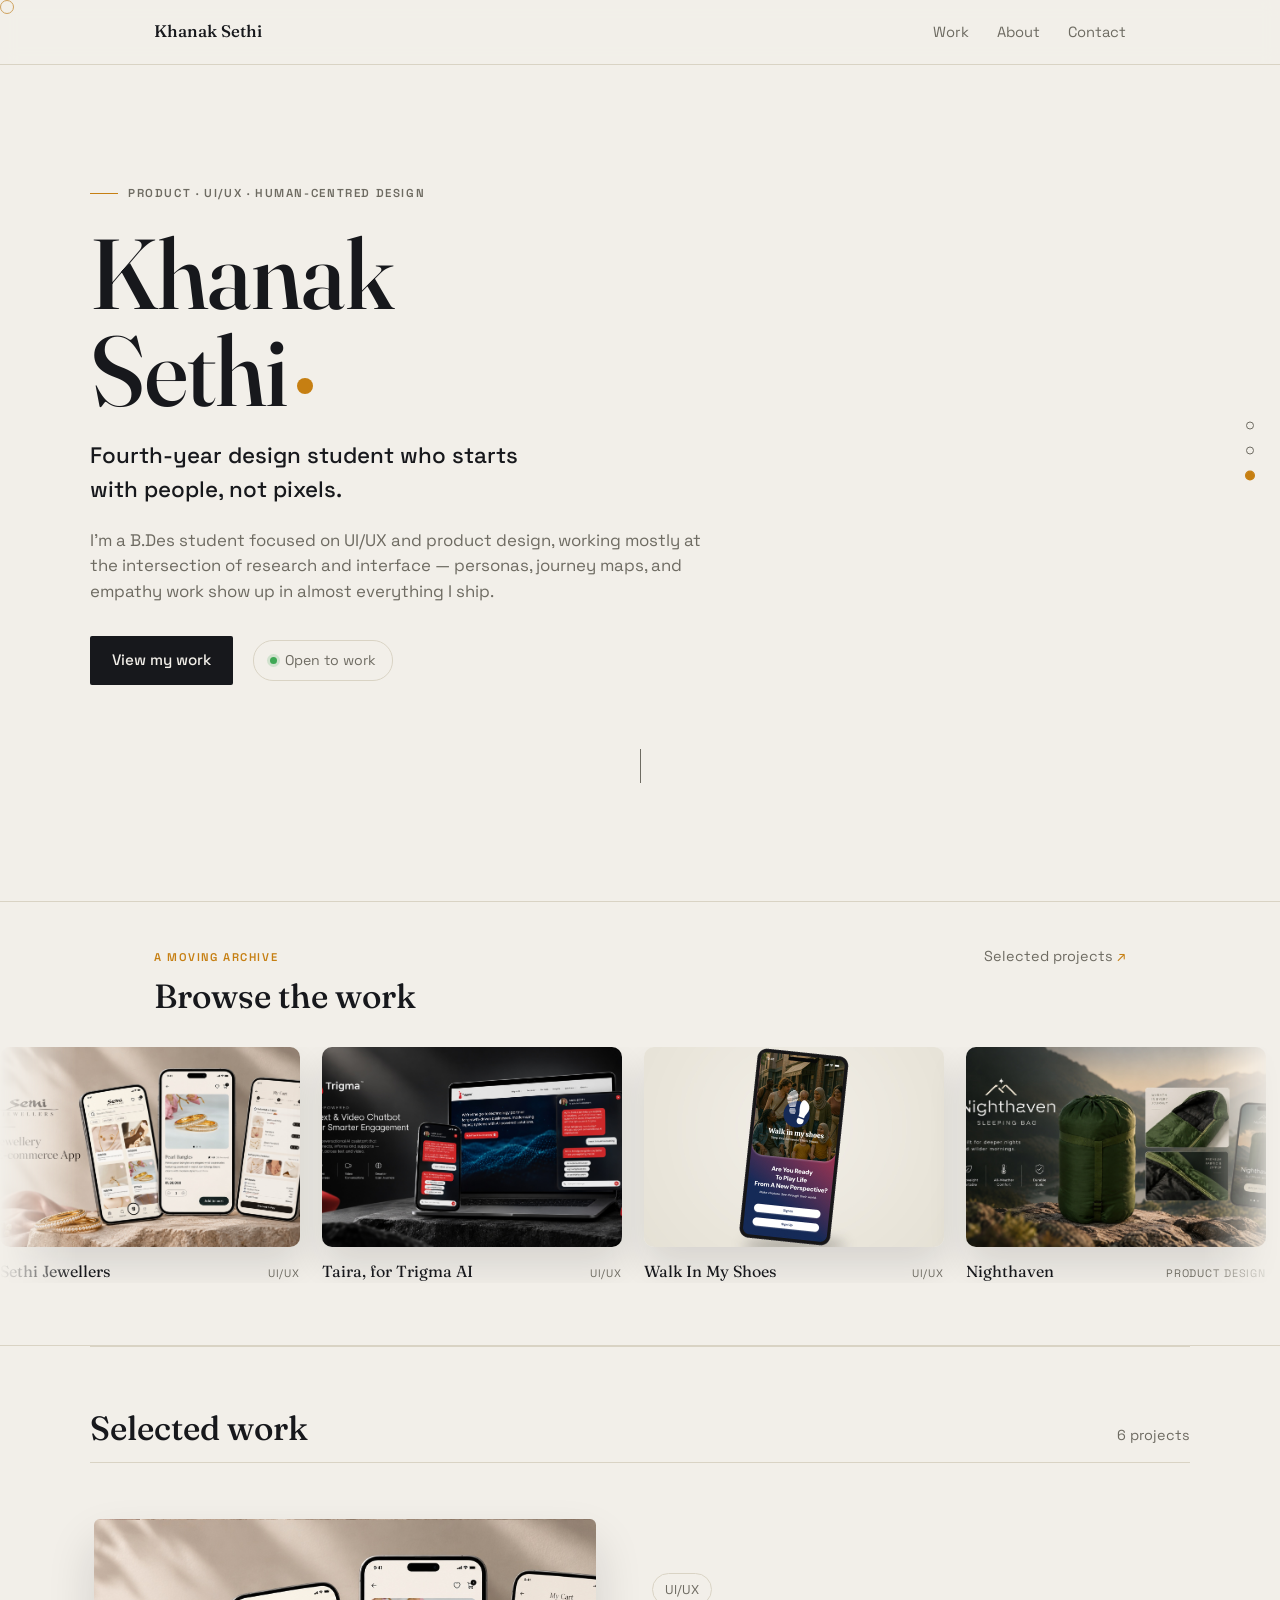
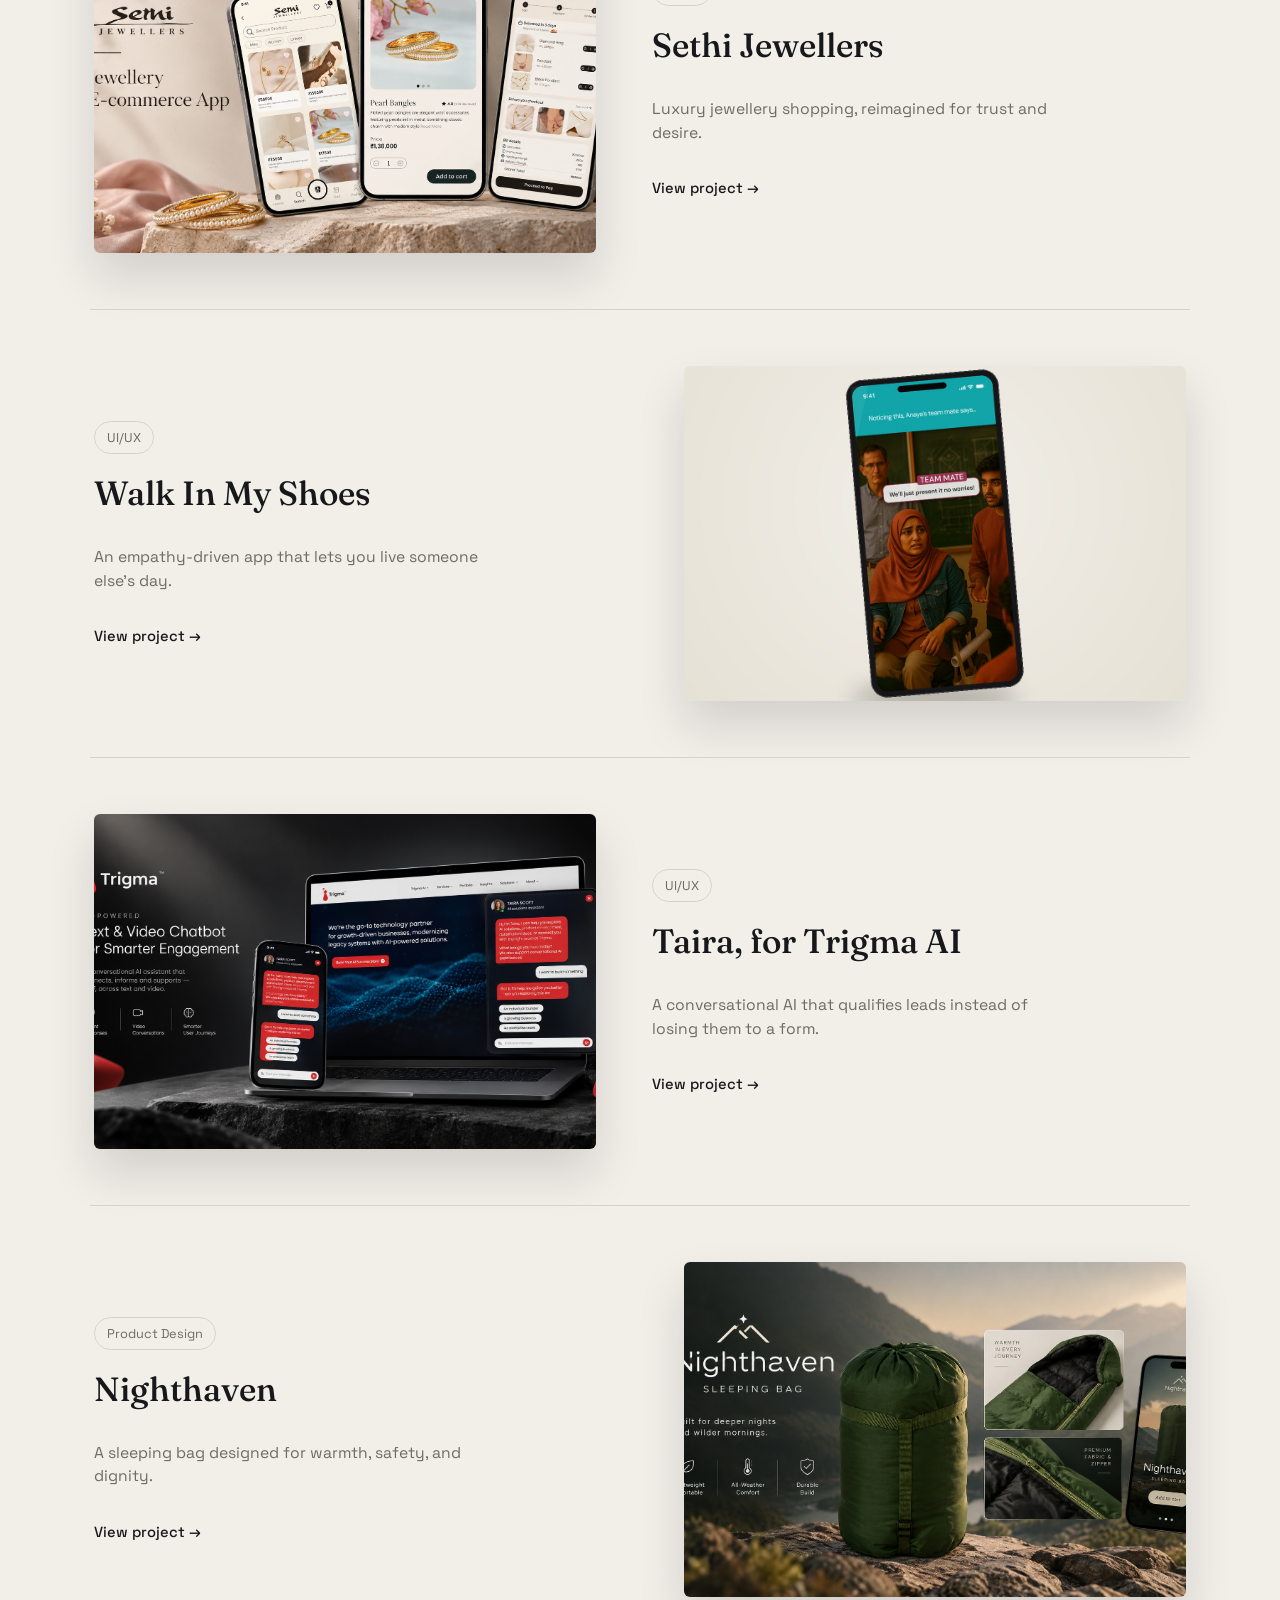
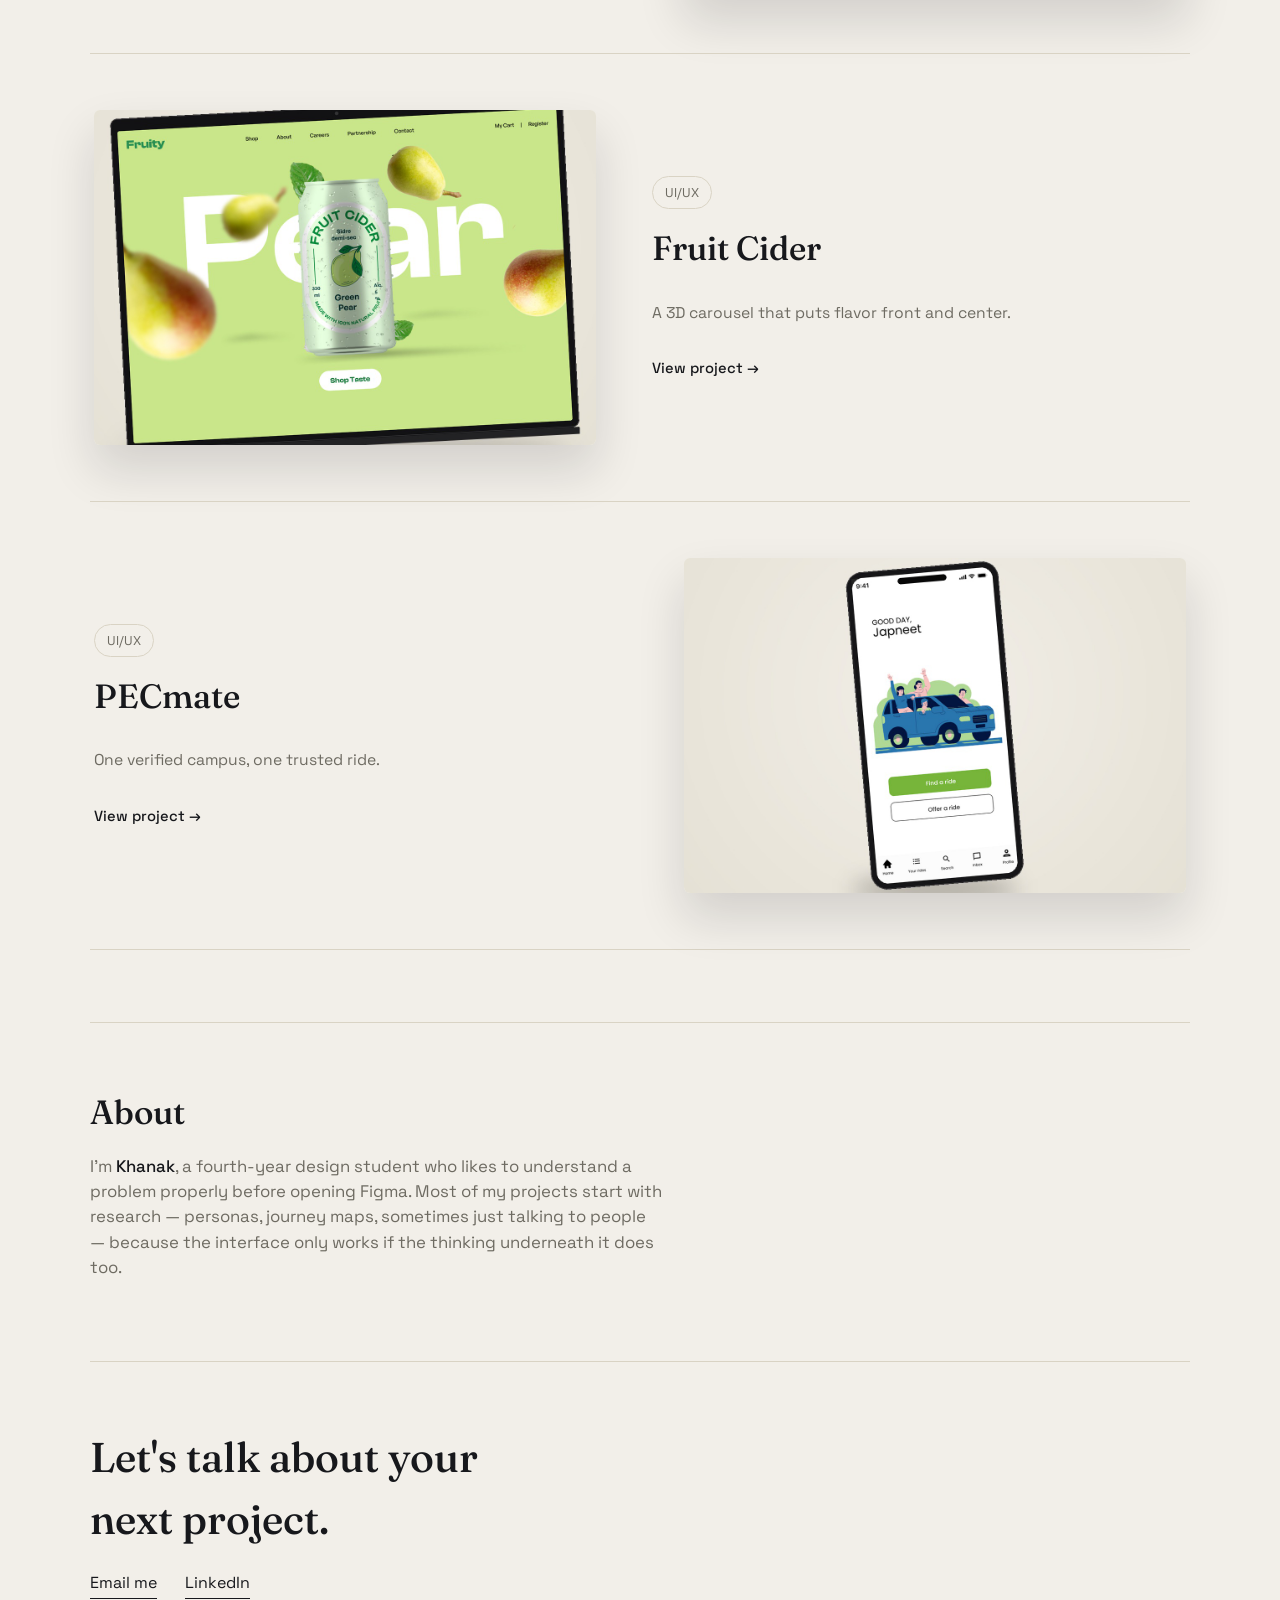
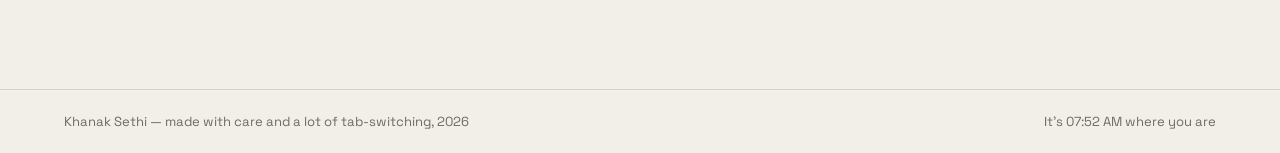
==== commit bae28abe: "Add files via upload" ====
--- a/index.html
+++ b/index.html
@@ -27,6 +27,10 @@
 
 <main>
   <section class="hero wrap">
+    <div class="hero-kicker reveal-load" style="animation-delay:0s">
+      <span class="kicker-line"></span>
+      PRODUCT · UI/UX · HUMAN-CENTRED DESIGN
+    </div>
     <h1 class="reveal-load">Khanak<br>Sethi</h1>
     <p class="tagline reveal-load" style="animation-delay:0.08s">Fourth-year design student who starts with people, not pixels.</p>
     <p class="intro reveal-load" style="animation-delay:0.16s">I'm a B.Des student focused on UI/UX and product design, working mostly at the intersection of research and interface — personas, journey maps, and empathy work show up in almost everything I ship.</p>
@@ -40,38 +44,73 @@
       <span></span>
     </button>
   </section>
-  <section class="drag-section" id="browse">
+  <section class="marquee-section" id="browse" aria-label="Selected projects">
     <div class="wrap">
-      <div class="section-head">
-        <h2>Browse the work</h2>
-        <span class="count">Drag to explore &rarr;</span>
+      <div class="section-head marquee-head">
+        <div>
+          <span class="eyebrow">A moving archive</span>
+          <h2>Browse the work</h2>
+        </div>
+        <span class="count">Selected projects <span class="count-arrow">↗</span></span>
       </div>
     </div>
-    <div class="drag-scroll" id="dragScroll">
-      <a class="drag-card" href="projects/sethi-jewellers.html">
-        <img src="images/thumbs/sethi-home-thumb.jpg" alt="Sethi Jewellers" draggable="false">
-        <div class="drag-card-label">Sethi Jewellers</div>
-      </a>
-      <a class="drag-card" href="projects/taira-trigma.html">
-        <img src="images/thumbs/trigma-home-thumb.jpg" alt="Taira, for Trigma AI" draggable="false">
-        <div class="drag-card-label">Taira, for Trigma AI</div>
-      </a>
-      <a class="drag-card" href="projects/walk-in-my-shoes.html">
-        <img src="images/thumbs/shoes-marquee.jpg" alt="Walk In My Shoes" draggable="false">
-        <div class="drag-card-label">Walk In My Shoes</div>
-      </a>
-      <a class="drag-card" href="projects/nighthaven.html">
-        <img src="images/thumbs/nighthaven-home-thumb.jpg" alt="Nighthaven" draggable="false">
-        <div class="drag-card-label">Nighthaven</div>
-      </a>
-      <a class="drag-card" href="projects/fruit-cider.html">
-        <img src="images/thumbs/cider-marquee.jpg" alt="Fruit Cider" draggable="false">
-        <div class="drag-card-label">Fruit Cider</div>
-      </a>
-      <a class="drag-card" href="projects/pecmate.html">
-        <img src="images/thumbs/pecmate-marquee.jpg" alt="PECmate" draggable="false">
-        <div class="drag-card-label">PECmate</div>
-      </a>
+
+    <div class="marquee-window">
+      <div class="marquee-track">
+        <div class="marquee-set">
+          <a class="marquee-card" href="projects/sethi-jewellers.html">
+            <img src="images/thumbs/sethi-home-thumb.jpg" alt="Sethi Jewellers" draggable="false">
+            <span class="marquee-card-label">Sethi Jewellers <small>UI/UX</small></span>
+          </a>
+          <a class="marquee-card" href="projects/taira-trigma.html">
+            <img src="images/thumbs/trigma-home-thumb.jpg" alt="Taira, for Trigma AI" draggable="false">
+            <span class="marquee-card-label">Taira, for Trigma AI <small>UI/UX</small></span>
+          </a>
+          <a class="marquee-card" href="projects/walk-in-my-shoes.html">
+            <img src="images/thumbs/shoes-marquee.jpg" alt="Walk In My Shoes" draggable="false">
+            <span class="marquee-card-label">Walk In My Shoes <small>UI/UX</small></span>
+          </a>
+          <a class="marquee-card" href="projects/nighthaven.html">
+            <img src="images/thumbs/nighthaven-home-thumb.jpg" alt="Nighthaven" draggable="false">
+            <span class="marquee-card-label">Nighthaven <small>Product Design</small></span>
+          </a>
+          <a class="marquee-card" href="projects/fruit-cider.html">
+            <img src="images/thumbs/cider-marquee.jpg" alt="Fruit Cider" draggable="false">
+            <span class="marquee-card-label">Fruit Cider <small>UI/UX</small></span>
+          </a>
+          <a class="marquee-card" href="projects/pecmate.html">
+            <img src="images/thumbs/pecmate-marquee.jpg" alt="PECmate" draggable="false">
+            <span class="marquee-card-label">PECmate <small>UI/UX</small></span>
+          </a>
+        </div>
+
+        <div class="marquee-set" aria-hidden="true">
+          <a class="marquee-card" href="projects/sethi-jewellers.html" tabindex="-1">
+            <img src="images/thumbs/sethi-home-thumb.jpg" alt="" draggable="false">
+            <span class="marquee-card-label">Sethi Jewellers <small>UI/UX</small></span>
+          </a>
+          <a class="marquee-card" href="projects/taira-trigma.html" tabindex="-1">
+            <img src="images/thumbs/trigma-home-thumb.jpg" alt="" draggable="false">
+            <span class="marquee-card-label">Taira, for Trigma AI <small>UI/UX</small></span>
+          </a>
+          <a class="marquee-card" href="projects/walk-in-my-shoes.html" tabindex="-1">
+            <img src="images/thumbs/shoes-marquee.jpg" alt="" draggable="false">
+            <span class="marquee-card-label">Walk In My Shoes <small>UI/UX</small></span>
+          </a>
+          <a class="marquee-card" href="projects/nighthaven.html" tabindex="-1">
+            <img src="images/thumbs/nighthaven-home-thumb.jpg" alt="" draggable="false">
+            <span class="marquee-card-label">Nighthaven <small>Product Design</small></span>
+          </a>
+          <a class="marquee-card" href="projects/fruit-cider.html" tabindex="-1">
+            <img src="images/thumbs/cider-marquee.jpg" alt="" draggable="false">
+            <span class="marquee-card-label">Fruit Cider <small>UI/UX</small></span>
+          </a>
+          <a class="marquee-card" href="projects/pecmate.html" tabindex="-1">
+            <img src="images/thumbs/pecmate-marquee.jpg" alt="" draggable="false">
+            <span class="marquee-card-label">PECmate <small>UI/UX</small></span>
+          </a>
+        </div>
+      </div>
     </div>
   </section>
 
@@ -82,7 +121,7 @@
     </div>
 
     <div class="work-list">
-      <a class="project-spread" href="projects/sethi-jewellers.html">
+      <a class="project-spread" href="projects/sethi-jewellers.html" data-preview="images/thumbs/sethi-home-thumb.jpg" data-project="Sethi Jewellers" data-type="UI/UX" data-description="Luxury jewellery shopping, reimagined for trust and desire.">
         <div class="spread-media" style="background-image:url('images/thumbs/sethi-home-thumb.jpg');"></div>
         <div class="spread-info">
           <span class="project-tag">UI/UX</span>
@@ -102,7 +141,7 @@
         </div>
       </a>
 
-      <a class="project-spread" href="projects/taira-trigma.html">
+      <a class="project-spread" href="projects/taira-trigma.html" data-preview="images/thumbs/trigma-home-thumb.jpg" data-project="Taira, for Trigma AI" data-type="UI/UX" data-description="Conversational AI that qualifies leads instead of losing them to a form.">
         <div class="spread-media" style="background-image:url('images/thumbs/trigma-home-thumb.jpg');"></div>
         <div class="spread-info">
           <span class="project-tag">UI/UX</span>
@@ -122,7 +161,7 @@
         </div>
       </a>
 
-      <a class="project-spread" href="projects/fruit-cider.html">
+      <a class="project-spread" href="projects/fruit-cider.html" data-preview="images/thumbs/cider-spread.jpg" data-project="Fruit Cider" data-type="UI/UX" data-description="A 3D carousel that puts flavor front and center.">
         <div class="spread-media" style="background-image:url('images/thumbs/cider-spread.jpg');"></div>
         <div class="spread-info">
           <span class="project-tag">UI/UX</span>
@@ -165,7 +204,17 @@
   <span id="liveClock">—</span>
 </footer>
 
-<div class="cursor-tag" id="cursorTag">View project</div>
+<div class="cursor-tag" id="cursorTag"><span>View project</span><b>↗</b></div>
+<div class="project-preview" id="projectPreview" aria-hidden="true">
+  <div class="preview-image" id="previewImage"></div>
+  <div class="preview-copy">
+    <div class="preview-topline"><span id="previewType">UI/UX</span><span>↗</span></div>
+    <strong id="previewTitle">Project</strong>
+    <p id="previewDescription">Explore the case study.</p>
+  </div>
+</div>
+<div class="cursor-orb" id="cursorOrb" aria-hidden="true"></div>
+<div class="scroll-progress" id="scrollProgress" aria-hidden="true"></div>
 
 <nav class="side-nav" id="sideNav">
   <a href="#work" data-label="Work"><span></span></a>
@@ -200,20 +249,55 @@
   }
 
   // ============================================
-  // Cursor tag: a small "View project" pill that
-  // follows the mouse while hovering a spread.
+  // Premium hover preview — selected work reveals
+  // a floating project card near the pointer.
   // ============================================
   const cursorTag = document.getElementById('cursorTag');
+  const projectPreview = document.getElementById('projectPreview');
+  const previewImage = document.getElementById('previewImage');
+  const previewTitle = document.getElementById('previewTitle');
+  const previewType = document.getElementById('previewType');
+  const previewDescription = document.getElementById('previewDescription');
+  const cursorOrb = document.getElementById('cursorOrb');
   const supportsHover = window.matchMedia('(hover: hover)').matches;
 
   if (supportsHover) {
     spreads.forEach(el => {
-      el.addEventListener('mouseenter', () => cursorTag.classList.add('visible'));
-      el.addEventListener('mouseleave', () => cursorTag.classList.remove('visible'));
+      el.addEventListener('mouseenter', () => {
+        cursorTag.classList.add('visible');
+        projectPreview.classList.add('visible');
+        projectPreview.setAttribute('aria-hidden', 'false');
+
+        previewImage.style.backgroundImage = `url("${el.dataset.preview}")`;
+        previewTitle.textContent = el.dataset.project || 'Project';
+        previewType.textContent = el.dataset.type || 'Design';
+        previewDescription.textContent = el.dataset.description || '';
+      });
+
+      el.addEventListener('mouseleave', () => {
+        cursorTag.classList.remove('visible');
+        projectPreview.classList.remove('visible');
+        projectPreview.setAttribute('aria-hidden', 'true');
+      });
+
       el.addEventListener('mousemove', (e) => {
-        cursorTag.style.top = e.clientY + 'px';
-        cursorTag.style.left = e.clientX + 'px';
-      });
+        cursorTag.style.top = `${e.clientY}px`;
+        cursorTag.style.left = `${e.clientX}px`;
+
+        const offsetX = 26;
+        const offsetY = 26;
+        const cardWidth = 300;
+        const cardHeight = 238;
+        const x = Math.min(e.clientX + offsetX, window.innerWidth - cardWidth - 18);
+        const y = Math.min(e.clientY + offsetY, window.innerHeight - cardHeight - 18);
+
+        projectPreview.style.left = `${Math.max(18, x)}px`;
+        projectPreview.style.top = `${Math.max(18, y)}px`;
+      });
+    });
+
+    window.addEventListener('mousemove', (e) => {
+      cursorOrb.style.transform = `translate3d(${e.clientX - 7}px, ${e.clientY - 7}px, 0)`;
     });
   }
 
@@ -232,38 +316,18 @@
   setInterval(updateClock, 30000);
 
   // ============================================
-  // Drag-to-scroll for the project card carousel.
-  // Mouse users can grab and drag; touch devices
-  // already scroll natively, this just adds mouse
-  // support on desktop.
-  // ============================================
-  const dragScroll = document.getElementById('dragScroll');
-  if (dragScroll) {
-    let isDown = false, startX = 0, startScroll = 0, moved = 0;
-
-    dragScroll.addEventListener('mousedown', (e) => {
-      isDown = true; moved = 0;
-      startX = e.pageX;
-      startScroll = dragScroll.scrollLeft;
-      dragScroll.classList.add('dragging');
-    });
-    window.addEventListener('mouseup', () => {
-      isDown = false;
-      dragScroll.classList.remove('dragging');
-    });
-    window.addEventListener('mousemove', (e) => {
-      if (!isDown) return;
-      e.preventDefault();
-      const delta = e.pageX - startX;
-      moved = Math.abs(delta);
-      dragScroll.scrollLeft = startScroll - delta;
-    });
-    // Prevent the click-through to a project page if the user was
-    // actually dragging rather than clicking.
-    dragScroll.addEventListener('click', (e) => {
-      if (moved > 8) { e.preventDefault(); e.stopPropagation(); }
-    }, true);
-  }
+  // Scroll progress — a quiet visual indicator
+  // that reacts continuously to the page.
+  // ============================================
+  const scrollProgress = document.getElementById('scrollProgress');
+  function updateScrollProgress() {
+    if (!scrollProgress) return;
+    const maxScroll = document.documentElement.scrollHeight - window.innerHeight;
+    const progress = maxScroll > 0 ? window.scrollY / maxScroll : 0;
+    scrollProgress.style.transform = `scaleX(${progress})`;
+  }
+  window.addEventListener('scroll', updateScrollProgress, { passive: true });
+  updateScrollProgress();
 
   // ============================================
   // Side nav: highlights the section currently in
--- a/css/style.css
+++ b/css/style.css
@@ -389,7 +389,6 @@
 .cursor-tag.visible{ opacity:1; transform:translate(-50%,-50%) scale(1); }
 
 @media (max-width:720px){
-  .drag-card{ flex-basis:230px; }
   .cursor-tag{ display:none; }
 }
 @media (prefers-reduced-motion: reduce){
@@ -406,10 +405,199 @@
 @media (max-width:720px){
   .cs-persona-grid{ grid-template-columns:1fr; }
 }
+
+/* ============================================
+   HOMEPAGE PREMIUM INTERACTIONS
+   ============================================ */
+.hero-kicker{
+  display:flex; align-items:center; gap:10px;
+  color:var(--ink-soft); font-size:0.72rem; letter-spacing:0.14em;
+  font-weight:600; margin-bottom:22px;
+}
+.kicker-line{
+  width:28px; height:1px; background:var(--accent); display:inline-block;
+}
+.hero{
+  min-height:calc(100vh - 64px);
+  display:flex; flex-direction:column; justify-content:center;
+}
+.hero h1{
+  position:relative;
+  text-wrap:balance;
+}
+.hero h1::after{
+  content:"";
+  display:inline-block;
+  width:0.16em; height:0.16em;
+  margin-left:0.1em; margin-bottom:0.12em;
+  border-radius:50%; background:var(--accent);
+  animation:hero-dot 2.6s ease-in-out infinite;
+}
+@keyframes hero-dot{
+  0%,100%{ transform:scale(1); opacity:1; }
+  50%{ transform:scale(1.35); opacity:.65; }
+}
+
+.scroll-progress{
+  position:fixed; top:0; left:0; right:0; height:2px;
+  background:var(--accent); transform:scaleX(0); transform-origin:left center;
+  z-index:100; pointer-events:none;
+}
+
+.cursor-orb{
+  position:fixed; top:0; left:0; width:14px; height:14px;
+  border:1px solid var(--accent); border-radius:50%;
+  pointer-events:none; z-index:80; opacity:.65;
+  transition:width .18s ease, height .18s ease, opacity .18s ease;
+  mix-blend-mode:multiply;
+}
+body:has(.project-spread:hover) .cursor-orb{
+  width:28px; height:28px; opacity:.35;
+}
+
+/* Auto-moving project ribbon — intentionally NOT draggable. */
+.marquee-section{
+  padding:44px 0 62px;
+  border-top:1px solid var(--line);
+  border-bottom:1px solid var(--line);
+  overflow:hidden;
+}
+.marquee-head{ margin-bottom:26px; }
+.marquee-head h2{ margin-top:5px; }
+.eyebrow{
+  display:block; color:var(--accent); font-size:.7rem;
+  letter-spacing:.14em; text-transform:uppercase; font-weight:600;
+}
+.count-arrow{ color:var(--accent); }
+.marquee-window{
+  overflow:hidden;
+  width:100%;
+  -webkit-mask-image:linear-gradient(to right, transparent 0, black 6%, black 94%, transparent 100%);
+  mask-image:linear-gradient(to right, transparent 0, black 6%, black 94%, transparent 100%);
+}
+.marquee-track{
+  display:flex; width:max-content;
+  animation:portfolio-marquee 34s linear infinite;
+  will-change:transform;
+}
+.marquee-set{
+  display:flex; gap:22px; padding-right:22px;
+}
+.marquee-card{
+  width:300px; flex:0 0 300px;
+  display:block;
+}
+.marquee-card img{
+  width:100%; aspect-ratio:3/2; object-fit:cover;
+  border-radius:10px; display:block;
+  box-shadow:0 18px 38px rgba(23,24,28,.13);
+  transition:transform .5s cubic-bezier(.2,.7,.2,1), box-shadow .5s ease, filter .5s ease;
+}
+.marquee-card:hover img{
+  transform:translateY(-8px) scale(1.025);
+  box-shadow:0 28px 55px rgba(23,24,28,.2);
+  filter:saturate(1.04);
+}
+.marquee-card-label{
+  display:flex; justify-content:space-between; align-items:baseline;
+  gap:12px; margin-top:12px; font-family:var(--serif);
+  font-size:1rem;
+}
+.marquee-card-label small{
+  font-family:var(--sans); color:var(--ink-soft);
+  font-size:.68rem; letter-spacing:.08em; text-transform:uppercase;
+}
+@keyframes portfolio-marquee{
+  from{ transform:translateX(0); }
+  to{ transform:translateX(-50%); }
+}
+
+/* Selected work becomes more editorial and responsive to the cursor. */
+.project-spread{
+  position:relative;
+  isolation:isolate;
+}
+.project-spread::before{
+  content:"";
+  position:absolute; inset:14px -18px;
+  border-radius:12px;
+  background:var(--paper-2);
+  opacity:0; transform:scale(.985);
+  transition:opacity .35s ease, transform .45s ease;
+  z-index:-1;
+}
+.project-spread:hover::before{
+  opacity:.55; transform:scale(1);
+}
+.project-spread:hover .spread-media{
+  transform:scale(1.02) rotate(-.35deg);
+}
+.project-spread.reverse:hover .spread-media{
+  transform:scale(1.02) rotate(.35deg);
+}
+.spread-info{
+  transition:transform .4s cubic-bezier(.2,.7,.2,1);
+}
+.project-spread:hover .spread-info{
+  transform:translateX(5px);
+}
+
+/* Floating case-study preview. */
+.project-preview{
+  position:fixed; width:300px; height:238px;
+  z-index:70; pointer-events:none;
+  background:var(--paper);
+  border:1px solid rgba(23,24,28,.12);
+  border-radius:12px; overflow:hidden;
+  box-shadow:0 28px 70px rgba(23,24,28,.22);
+  opacity:0; transform:translateY(10px) scale(.96);
+  transition:opacity .22s ease, transform .28s cubic-bezier(.2,.8,.2,1);
+}
+.project-preview.visible{
+  opacity:1; transform:translateY(0) scale(1);
+}
+.preview-image{
+  height:142px; background-size:cover; background-position:center;
+}
+.preview-copy{ padding:12px 14px 14px; }
+.preview-topline{
+  display:flex; justify-content:space-between; align-items:center;
+  color:var(--ink-soft); font-size:.66rem; letter-spacing:.1em;
+  text-transform:uppercase; margin-bottom:5px;
+}
+.preview-topline span:last-child{ color:var(--accent); font-size:.9rem; }
+.preview-copy strong{
+  display:block; font-family:var(--serif); font-size:1.05rem; font-weight:500;
+}
+.preview-copy p{
+  margin:3px 0 0; color:var(--ink-soft); font-size:.74rem; line-height:1.35;
+}
+
+/* Cursor CTA gets a directional arrow rather than a plain pill. */
+.cursor-tag{
+  display:flex; align-items:center; gap:10px;
+  padding:9px 13px 9px 15px;
+}
+.cursor-tag b{
+  font-size:.85rem; color:var(--accent); font-weight:500;
+}
+
+@media (prefers-reduced-motion: reduce){
+  .marquee-track{ animation:none; }
+  .hero h1::after{ animation:none; }
+}
+
 /* ============================================
    RESPONSIVE
    ============================================ */
 @media (max-width:720px){
+  .hero{ min-height:auto; padding-top:72px; }
+  .hero-kicker{ font-size:.61rem; letter-spacing:.1em; }
+  .marquee-card{ width:235px; flex-basis:235px; }
+  .marquee-set{ gap:16px; padding-right:16px; }
+  .marquee-track{ animation-duration:28s; }
+  .marquee-window{ -webkit-mask-image:none; mask-image:none; }
+  .project-preview, .cursor-orb{ display:none; }
   .nav ul{ gap:16px; }
   .project-spread, .project-spread.reverse{ flex-direction:column; gap:20px; padding:36px 4px; }
   .spread-media{ flex:none; width:100%; aspect-ratio:16/10; }
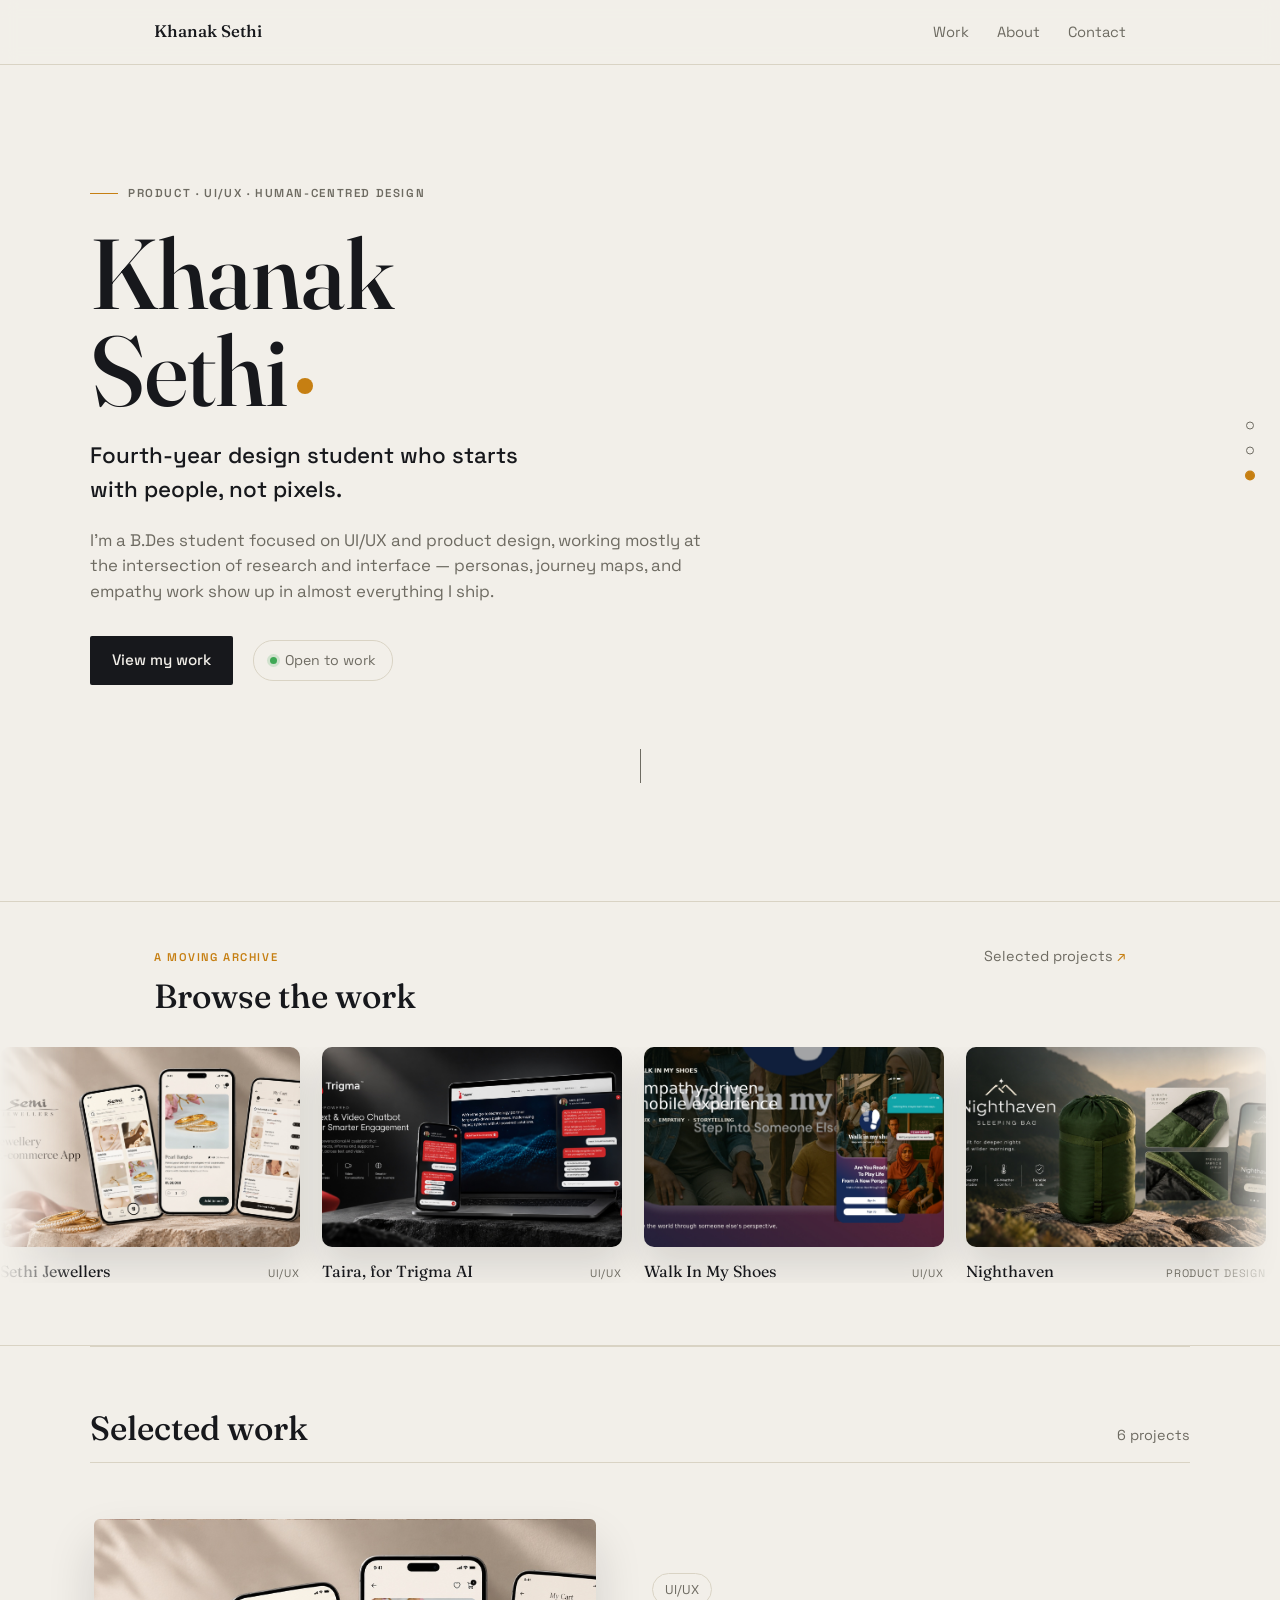
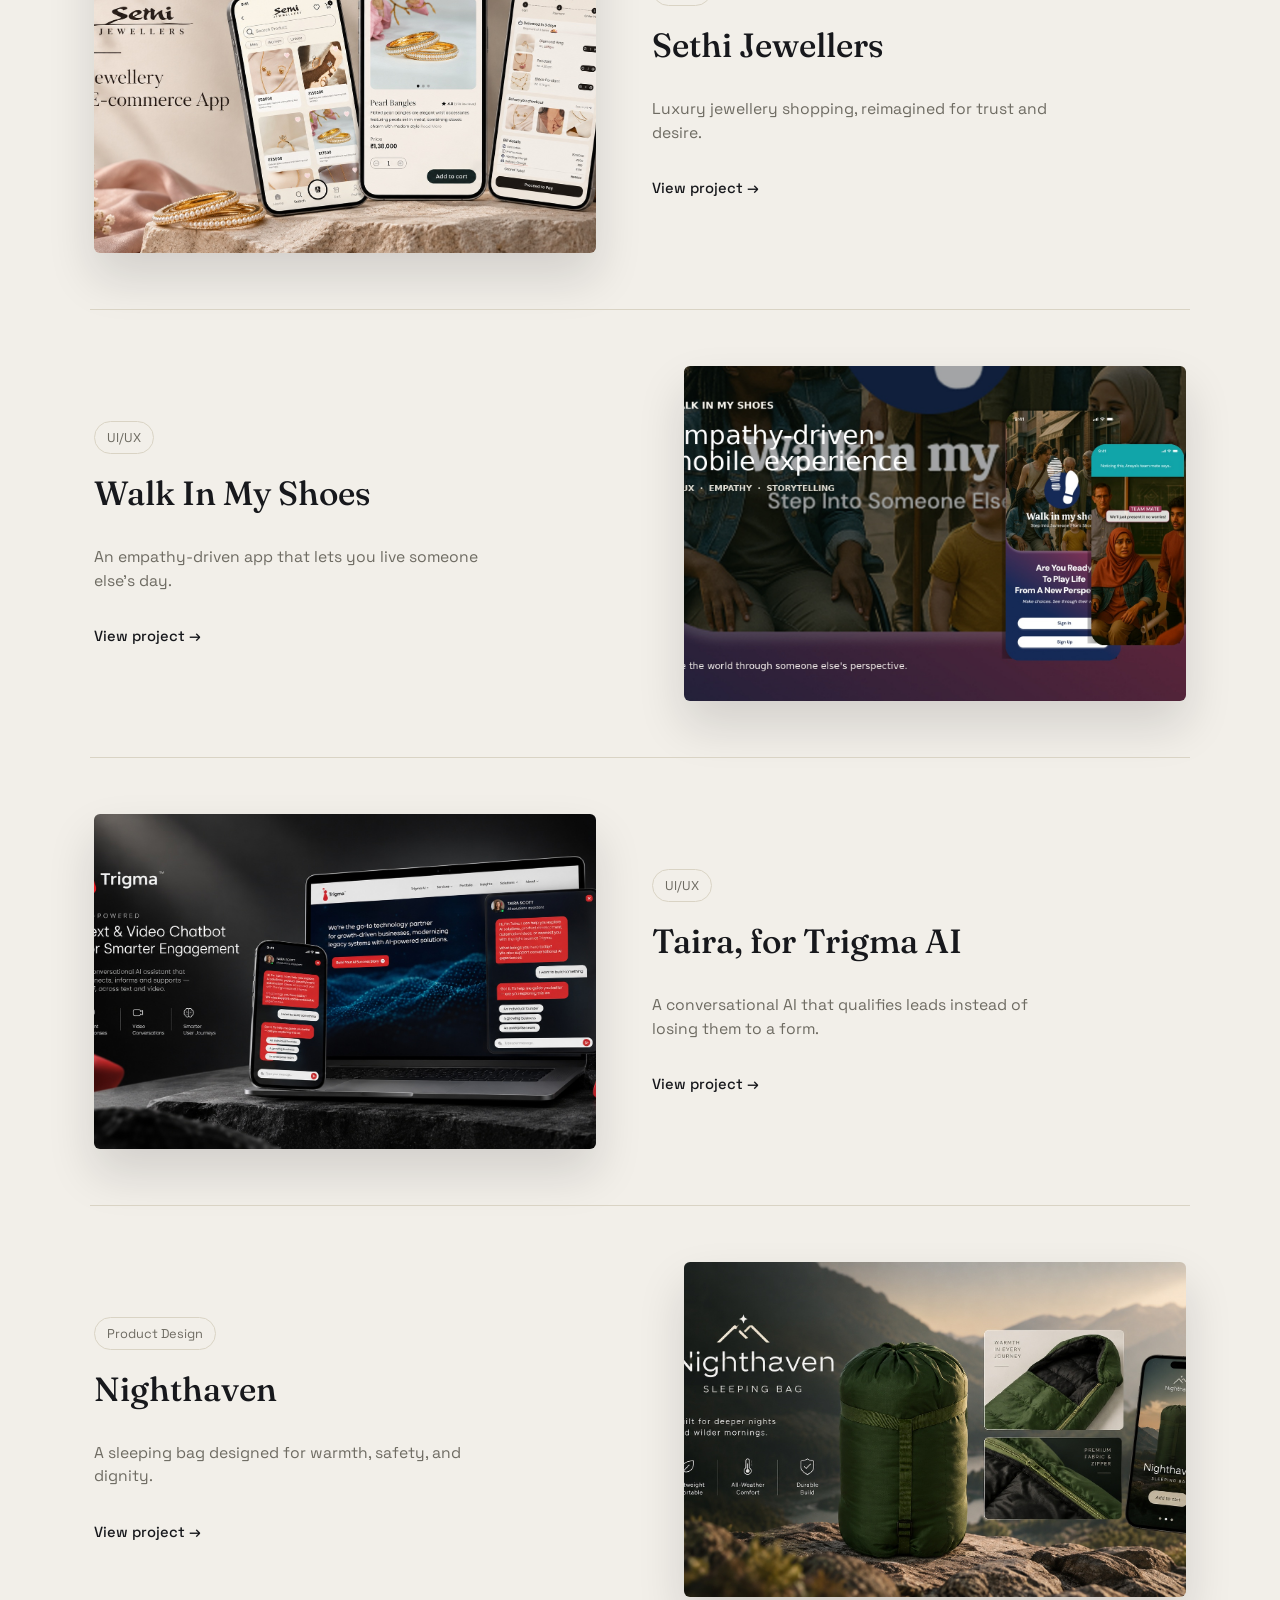
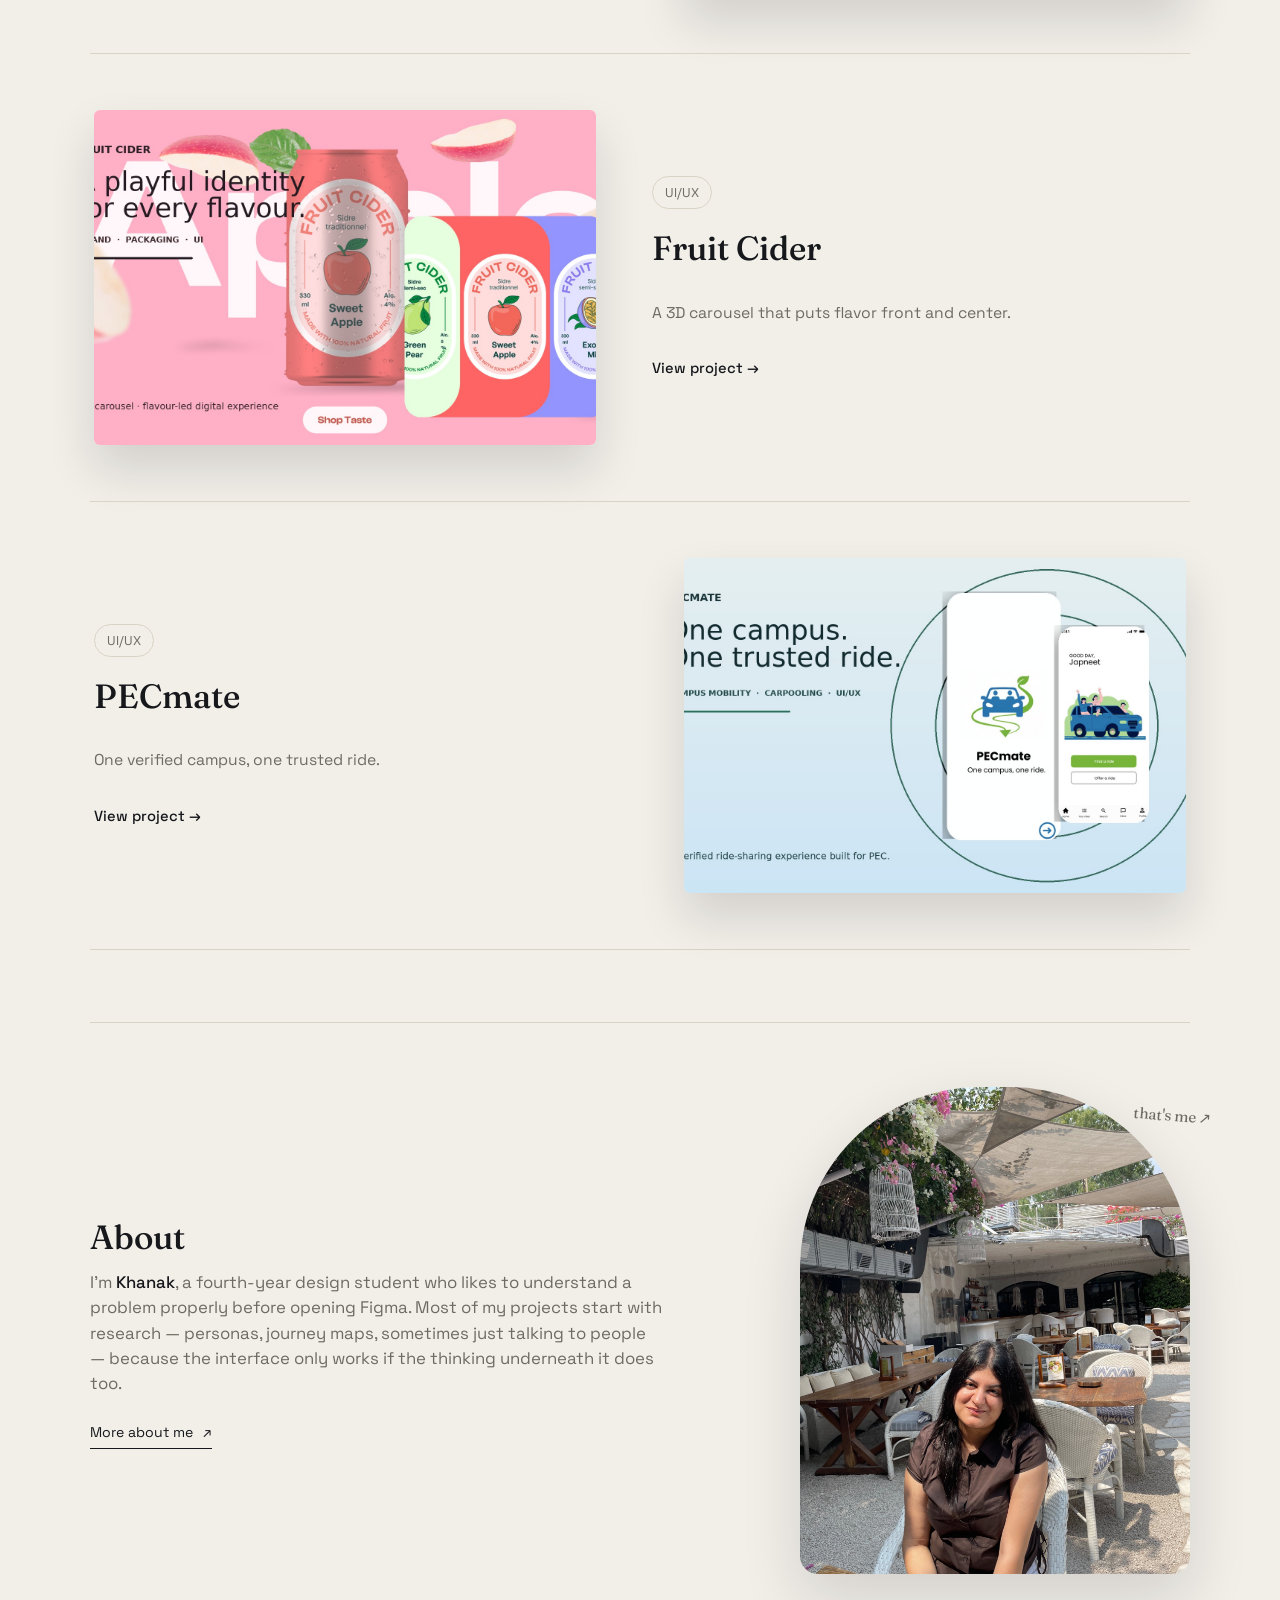
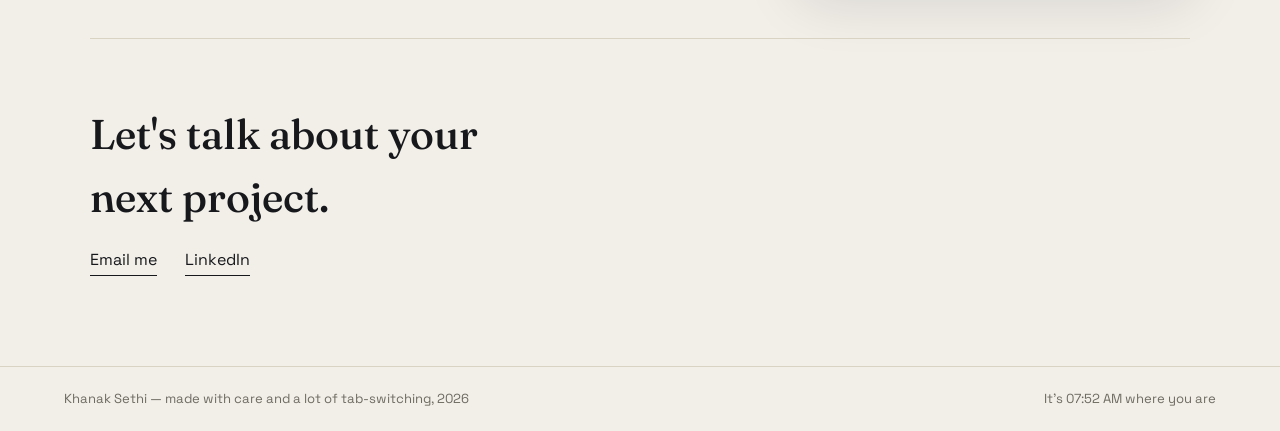
==== commit be05f842: "Add files via upload" ====
--- a/index.html
+++ b/index.html
@@ -67,7 +67,7 @@
             <span class="marquee-card-label">Taira, for Trigma AI <small>UI/UX</small></span>
           </a>
           <a class="marquee-card" href="projects/walk-in-my-shoes.html">
-            <img src="images/thumbs/shoes-marquee.jpg" alt="Walk In My Shoes" draggable="false">
+            <img src="images/thumbs/shoes-home-thumb.jpg" alt="Walk In My Shoes" draggable="false">
             <span class="marquee-card-label">Walk In My Shoes <small>UI/UX</small></span>
           </a>
           <a class="marquee-card" href="projects/nighthaven.html">
@@ -75,11 +75,11 @@
             <span class="marquee-card-label">Nighthaven <small>Product Design</small></span>
           </a>
           <a class="marquee-card" href="projects/fruit-cider.html">
-            <img src="images/thumbs/cider-marquee.jpg" alt="Fruit Cider" draggable="false">
+            <img src="images/thumbs/cider-home-thumb.jpg" alt="Fruit Cider" draggable="false">
             <span class="marquee-card-label">Fruit Cider <small>UI/UX</small></span>
           </a>
           <a class="marquee-card" href="projects/pecmate.html">
-            <img src="images/thumbs/pecmate-marquee.jpg" alt="PECmate" draggable="false">
+            <img src="images/thumbs/pecmate-home-thumb.jpg" alt="PECmate" draggable="false">
             <span class="marquee-card-label">PECmate <small>UI/UX</small></span>
           </a>
         </div>
@@ -94,7 +94,7 @@
             <span class="marquee-card-label">Taira, for Trigma AI <small>UI/UX</small></span>
           </a>
           <a class="marquee-card" href="projects/walk-in-my-shoes.html" tabindex="-1">
-            <img src="images/thumbs/shoes-marquee.jpg" alt="" draggable="false">
+            <img src="images/thumbs/shoes-home-thumb.jpg" alt="" draggable="false">
             <span class="marquee-card-label">Walk In My Shoes <small>UI/UX</small></span>
           </a>
           <a class="marquee-card" href="projects/nighthaven.html" tabindex="-1">
@@ -102,11 +102,11 @@
             <span class="marquee-card-label">Nighthaven <small>Product Design</small></span>
           </a>
           <a class="marquee-card" href="projects/fruit-cider.html" tabindex="-1">
-            <img src="images/thumbs/cider-marquee.jpg" alt="" draggable="false">
+            <img src="images/thumbs/cider-home-thumb.jpg" alt="" draggable="false">
             <span class="marquee-card-label">Fruit Cider <small>UI/UX</small></span>
           </a>
           <a class="marquee-card" href="projects/pecmate.html" tabindex="-1">
-            <img src="images/thumbs/pecmate-marquee.jpg" alt="" draggable="false">
+            <img src="images/thumbs/pecmate-home-thumb.jpg" alt="" draggable="false">
             <span class="marquee-card-label">PECmate <small>UI/UX</small></span>
           </a>
         </div>
@@ -132,7 +132,7 @@
       </a>
 
       <a class="project-spread reverse" href="projects/walk-in-my-shoes.html">
-        <div class="spread-media" style="background-image:url('images/thumbs/shoes-spread.jpg');"></div>
+        <div class="spread-media" style="background-image:url('images/thumbs/shoes-home-thumb.jpg');"></div>
         <div class="spread-info">
           <span class="project-tag">UI/UX</span>
           <div class="project-title">Walk In My Shoes</div>
@@ -161,8 +161,8 @@
         </div>
       </a>
 
-      <a class="project-spread" href="projects/fruit-cider.html" data-preview="images/thumbs/cider-spread.jpg" data-project="Fruit Cider" data-type="UI/UX" data-description="A 3D carousel that puts flavor front and center.">
-        <div class="spread-media" style="background-image:url('images/thumbs/cider-spread.jpg');"></div>
+      <a class="project-spread" href="projects/fruit-cider.html" data-preview="images/thumbs/cider-home-thumb.jpg" data-project="Fruit Cider" data-type="UI/UX" data-description="A 3D carousel that puts flavor front and center.">
+        <div class="spread-media" style="background-image:url('images/thumbs/cider-home-thumb.jpg');"></div>
         <div class="spread-info">
           <span class="project-tag">UI/UX</span>
           <div class="project-title">Fruit Cider</div>
@@ -172,7 +172,7 @@
       </a>
 
       <a class="project-spread reverse" href="projects/pecmate.html">
-        <div class="spread-media" style="background-image:url('images/thumbs/pecmate-spread.jpg');"></div>
+        <div class="spread-media" style="background-image:url('images/thumbs/pecmate-home-thumb.jpg');"></div>
         <div class="spread-info">
           <span class="project-tag">UI/UX</span>
           <div class="project-title">PECmate</div>
@@ -184,10 +184,15 @@
   </section>
 
   <section class="about wrap reveal" id="about">
-    <div>
+    <div class="about-copy">
       <div class="section-head"><h2>About</h2></div>
-    </div>
-    <p>I'm <strong>Khanak</strong>, a fourth-year design student who likes to understand a problem properly before opening Figma. Most of my projects start with research — personas, journey maps, sometimes just talking to people — because the interface only works if the thinking underneath it does too.</p>
+      <p>I'm <strong>Khanak</strong>, a fourth-year design student who likes to understand a problem properly before opening Figma. Most of my projects start with research — personas, journey maps, sometimes just talking to people — because the interface only works if the thinking underneath it does too.</p>
+      <a class="about-link" href="#contact">More about me <span>↗</span></a>
+    </div>
+    <div class="about-portrait">
+      <img src="images/khanak-portrait.jpg" alt="Khanak Sethi">
+      <span class="portrait-note">that's me ↗</span>
+    </div>
   </section>
 
   <section class="contact wrap reveal" id="contact">
@@ -204,16 +209,6 @@
   <span id="liveClock">—</span>
 </footer>
 
-<div class="cursor-tag" id="cursorTag"><span>View project</span><b>↗</b></div>
-<div class="project-preview" id="projectPreview" aria-hidden="true">
-  <div class="preview-image" id="previewImage"></div>
-  <div class="preview-copy">
-    <div class="preview-topline"><span id="previewType">UI/UX</span><span>↗</span></div>
-    <strong id="previewTitle">Project</strong>
-    <p id="previewDescription">Explore the case study.</p>
-  </div>
-</div>
-<div class="cursor-orb" id="cursorOrb" aria-hidden="true"></div>
 <div class="scroll-progress" id="scrollProgress" aria-hidden="true"></div>
 
 <nav class="side-nav" id="sideNav">
@@ -246,59 +241,6 @@
   } else {
     spreads.forEach(el => el.classList.add('in-view'));
     revealEls.forEach(el => el.classList.add('in-view'));
-  }
-
-  // ============================================
-  // Premium hover preview — selected work reveals
-  // a floating project card near the pointer.
-  // ============================================
-  const cursorTag = document.getElementById('cursorTag');
-  const projectPreview = document.getElementById('projectPreview');
-  const previewImage = document.getElementById('previewImage');
-  const previewTitle = document.getElementById('previewTitle');
-  const previewType = document.getElementById('previewType');
-  const previewDescription = document.getElementById('previewDescription');
-  const cursorOrb = document.getElementById('cursorOrb');
-  const supportsHover = window.matchMedia('(hover: hover)').matches;
-
-  if (supportsHover) {
-    spreads.forEach(el => {
-      el.addEventListener('mouseenter', () => {
-        cursorTag.classList.add('visible');
-        projectPreview.classList.add('visible');
-        projectPreview.setAttribute('aria-hidden', 'false');
-
-        previewImage.style.backgroundImage = `url("${el.dataset.preview}")`;
-        previewTitle.textContent = el.dataset.project || 'Project';
-        previewType.textContent = el.dataset.type || 'Design';
-        previewDescription.textContent = el.dataset.description || '';
-      });
-
-      el.addEventListener('mouseleave', () => {
-        cursorTag.classList.remove('visible');
-        projectPreview.classList.remove('visible');
-        projectPreview.setAttribute('aria-hidden', 'true');
-      });
-
-      el.addEventListener('mousemove', (e) => {
-        cursorTag.style.top = `${e.clientY}px`;
-        cursorTag.style.left = `${e.clientX}px`;
-
-        const offsetX = 26;
-        const offsetY = 26;
-        const cardWidth = 300;
-        const cardHeight = 238;
-        const x = Math.min(e.clientX + offsetX, window.innerWidth - cardWidth - 18);
-        const y = Math.min(e.clientY + offsetY, window.innerHeight - cardHeight - 18);
-
-        projectPreview.style.left = `${Math.max(18, x)}px`;
-        projectPreview.style.top = `${Math.max(18, y)}px`;
-      });
-    });
-
-    window.addEventListener('mousemove', (e) => {
-      cursorOrb.style.transform = `translate3d(${e.clientX - 7}px, ${e.clientY - 7}px, 0)`;
-    });
   }
 
   // ============================================
--- a/css/style.css
+++ b/css/style.css
@@ -230,6 +230,36 @@
   font-size:0.82rem; color:var(--ink-soft);
 }
 
+
+/* About portrait — personal, editorial and intentionally quieter than the work. */
+.about{
+  display:grid;
+  grid-template-columns:minmax(0,1fr) minmax(260px,420px);
+  align-items:center;
+  gap:72px;
+}
+.about-copy{max-width:620px;}
+.about-copy p{max-width:52ch; margin:0 0 24px;}
+.about-link{
+  display:inline-flex; align-items:center; gap:10px;
+  font-size:.88rem; border-bottom:1px solid var(--ink);
+  padding-bottom:5px; transition:gap .25s ease, color .25s ease;
+}
+.about-link:hover{gap:15px; color:var(--accent);}
+.about-portrait{position:relative; justify-self:end; width:min(100%,390px);}
+.about-portrait img{
+  display:block; width:100%; aspect-ratio:4/5; object-fit:cover;
+  object-position:center 47%; border-radius:180px 180px 18px 18px;
+  filter:saturate(.88); box-shadow:0 24px 60px rgba(23,24,28,.14);
+  transition:transform .6s cubic-bezier(.2,.7,.2,1), filter .4s ease;
+}
+.about-portrait:hover img{transform:translateY(-8px) rotate(1deg); filter:saturate(1);}
+.portrait-note{
+  position:absolute; right:-22px; top:18px;
+  font-family:var(--serif); font-size:.95rem; transform:rotate(5deg);
+  color:var(--ink-soft);
+}
+
 /* ============================================
    CASE STUDY PAGES
    ============================================ */
@@ -389,6 +419,9 @@
 .cursor-tag.visible{ opacity:1; transform:translate(-50%,-50%) scale(1); }
 
 @media (max-width:720px){
+  .about{grid-template-columns:1fr; gap:34px;}
+  .about-portrait{justify-self:start; width:min(82vw,360px);}
+  .portrait-note{right:-8px;}
   .cursor-tag{ display:none; }
 }
 @media (prefers-reduced-motion: reduce){
@@ -442,17 +475,6 @@
   position:fixed; top:0; left:0; right:0; height:2px;
   background:var(--accent); transform:scaleX(0); transform-origin:left center;
   z-index:100; pointer-events:none;
-}
-
-.cursor-orb{
-  position:fixed; top:0; left:0; width:14px; height:14px;
-  border:1px solid var(--accent); border-radius:50%;
-  pointer-events:none; z-index:80; opacity:.65;
-  transition:width .18s ease, height .18s ease, opacity .18s ease;
-  mix-blend-mode:multiply;
-}
-body:has(.project-spread:hover) .cursor-orb{
-  width:28px; height:28px; opacity:.35;
 }
 
 /* Auto-moving project ribbon — intentionally NOT draggable. */
@@ -540,46 +562,6 @@
 }
 .project-spread:hover .spread-info{
   transform:translateX(5px);
-}
-
-/* Floating case-study preview. */
-.project-preview{
-  position:fixed; width:300px; height:238px;
-  z-index:70; pointer-events:none;
-  background:var(--paper);
-  border:1px solid rgba(23,24,28,.12);
-  border-radius:12px; overflow:hidden;
-  box-shadow:0 28px 70px rgba(23,24,28,.22);
-  opacity:0; transform:translateY(10px) scale(.96);
-  transition:opacity .22s ease, transform .28s cubic-bezier(.2,.8,.2,1);
-}
-.project-preview.visible{
-  opacity:1; transform:translateY(0) scale(1);
-}
-.preview-image{
-  height:142px; background-size:cover; background-position:center;
-}
-.preview-copy{ padding:12px 14px 14px; }
-.preview-topline{
-  display:flex; justify-content:space-between; align-items:center;
-  color:var(--ink-soft); font-size:.66rem; letter-spacing:.1em;
-  text-transform:uppercase; margin-bottom:5px;
-}
-.preview-topline span:last-child{ color:var(--accent); font-size:.9rem; }
-.preview-copy strong{
-  display:block; font-family:var(--serif); font-size:1.05rem; font-weight:500;
-}
-.preview-copy p{
-  margin:3px 0 0; color:var(--ink-soft); font-size:.74rem; line-height:1.35;
-}
-
-/* Cursor CTA gets a directional arrow rather than a plain pill. */
-.cursor-tag{
-  display:flex; align-items:center; gap:10px;
-  padding:9px 13px 9px 15px;
-}
-.cursor-tag b{
-  font-size:.85rem; color:var(--accent); font-weight:500;
 }
 
 @media (prefers-reduced-motion: reduce){
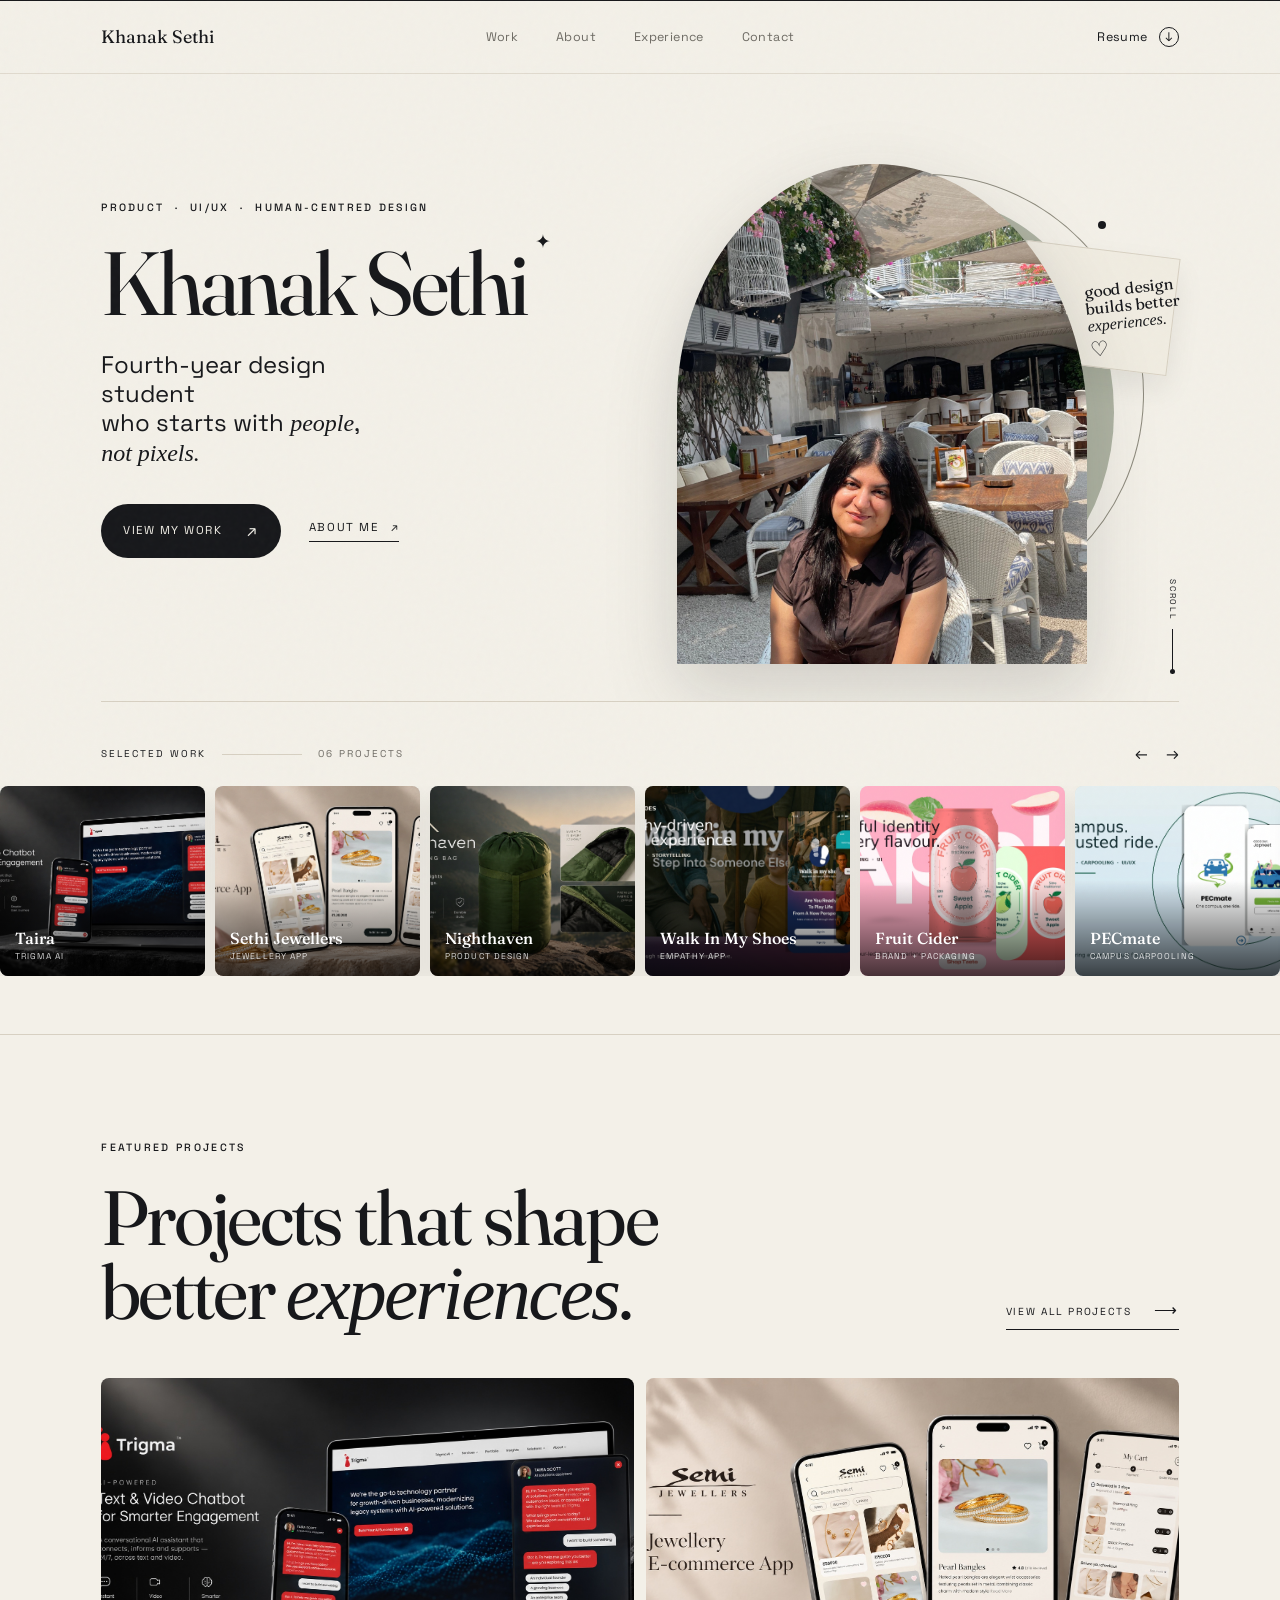
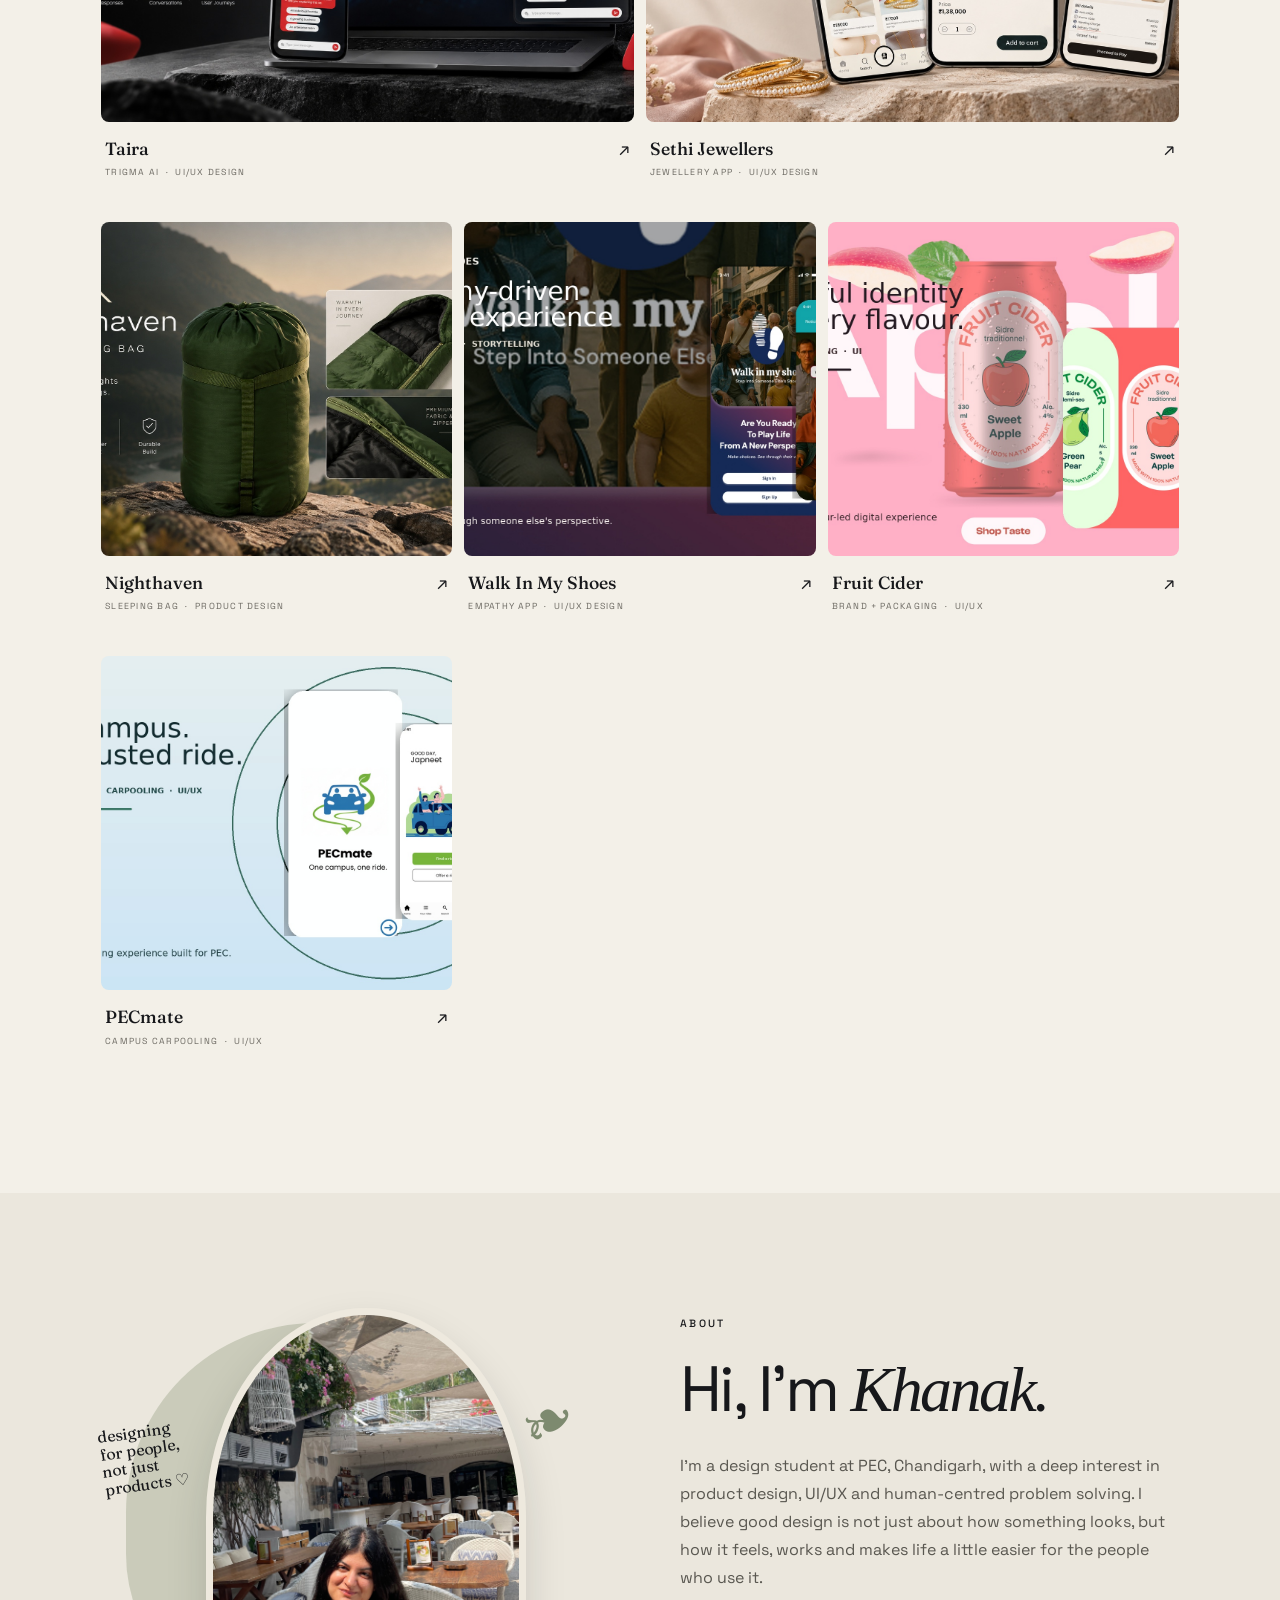
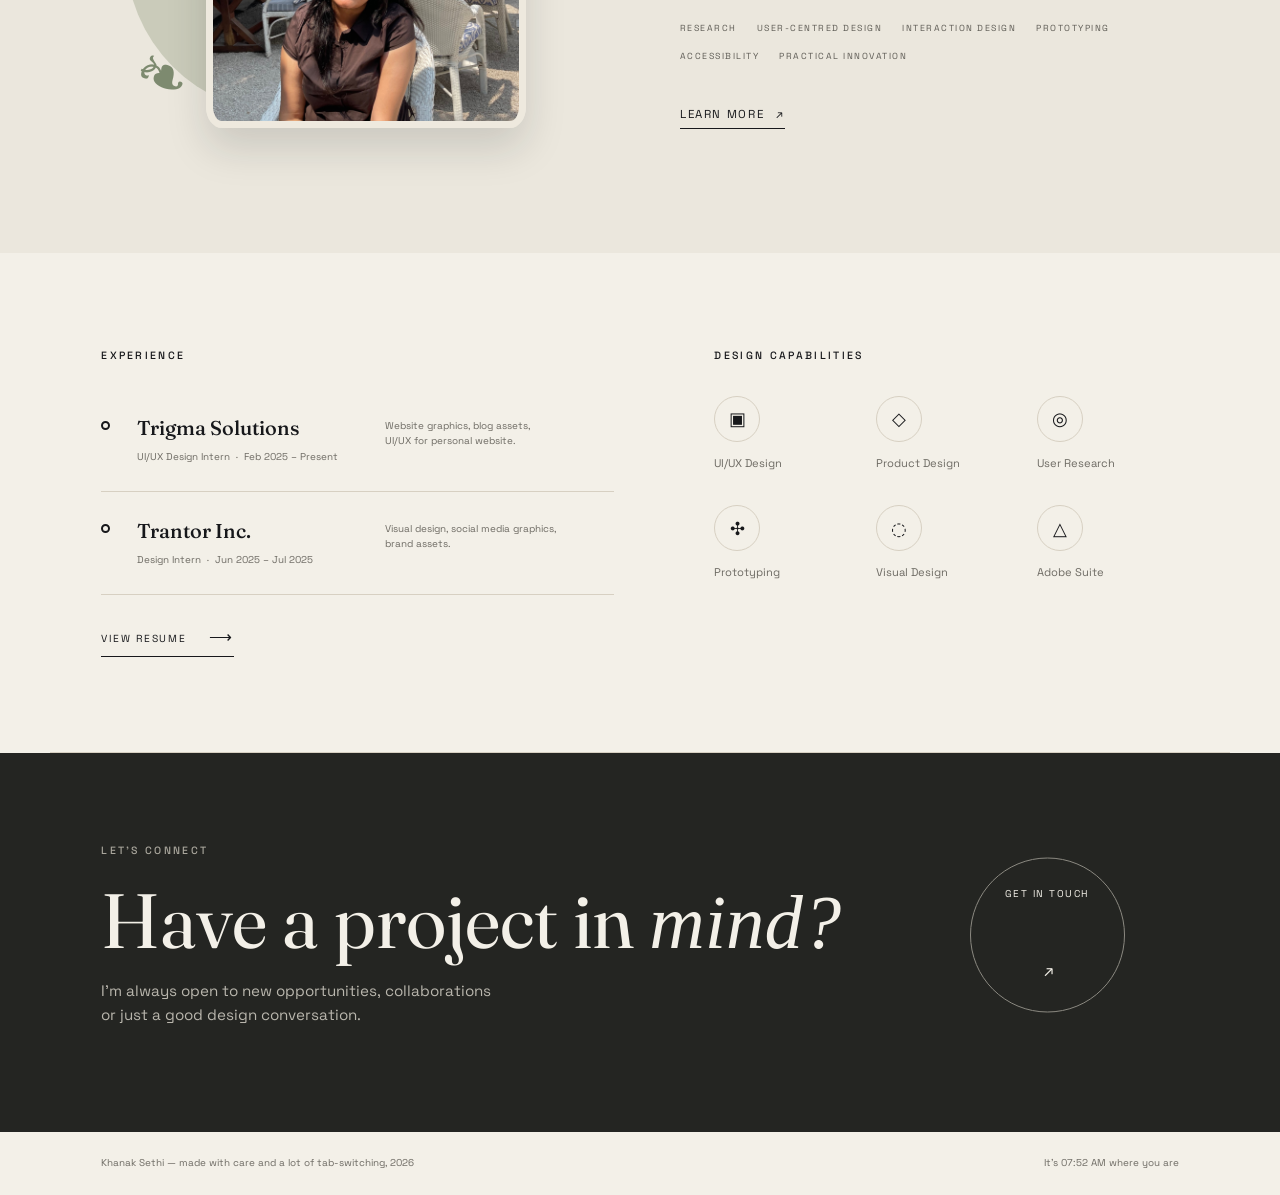
==== commit 5f059253: "Add files via upload" ====
--- a/index.html
+++ b/index.html
@@ -3,298 +3,178 @@
 <head>
 <meta charset="UTF-8">
 <meta name="viewport" content="width=device-width, initial-scale=1.0">
-<title>Khanak Sethi — UI/UX &amp; Product Designer</title>
-<meta name="description" content="Portfolio of Khanak Sethi, a UI/UX and product designer.">
-
+<title>Khanak Sethi — UI/UX & Product Designer</title>
+<meta name="description" content="Portfolio of Khanak Sethi, a UI/UX and product designer. Human-centred product thinking, interfaces and visual systems.">
 <link rel="preconnect" href="https://fonts.googleapis.com">
 <link rel="preconnect" href="https://fonts.gstatic.com" crossorigin>
 <link href="https://fonts.googleapis.com/css2?family=Fraunces:opsz,wght@9..144,400;9..144,500;9..144,600;9..144,500italic&family=Space+Grotesk:wght@400;500;600&display=swap" rel="stylesheet">
-
 <link rel="stylesheet" href="css/style.css">
 </head>
 <body>
+<div class="grain" aria-hidden="true"></div>
+<div class="scroll-progress" id="scrollProgress" aria-hidden="true"></div>
 
 <header class="nav">
-  <div class="wrap">
-    <div class="name">Khanak Sethi</div>
-    <ul>
-      <li><a href="#work">Work</a></li>
-      <li><a href="#about">About</a></li>
-      <li><a href="#contact">Contact</a></li>
-    </ul>
+  <div class="nav-inner">
+    <a class="brand" href="index.html">Khanak Sethi</a>
+    <nav aria-label="Primary navigation">
+      <a class="nav-link active" href="#work">Work</a>
+      <a class="nav-link" href="#about">About</a>
+      <a class="nav-link" href="#experience">Experience</a>
+      <a class="nav-link" href="#contact">Contact</a>
+    </nav>
+    <a class="resume-link" href="mailto:khanaksethi424@gmail.com?subject=Resume%20Request">Resume <span>↓</span></a>
   </div>
 </header>
 
 <main>
-  <section class="hero wrap">
-    <div class="hero-kicker reveal-load" style="animation-delay:0s">
-      <span class="kicker-line"></span>
-      PRODUCT · UI/UX · HUMAN-CENTRED DESIGN
-    </div>
-    <h1 class="reveal-load">Khanak<br>Sethi</h1>
-    <p class="tagline reveal-load" style="animation-delay:0.08s">Fourth-year design student who starts with people, not pixels.</p>
-    <p class="intro reveal-load" style="animation-delay:0.16s">I'm a B.Des student focused on UI/UX and product design, working mostly at the intersection of research and interface — personas, journey maps, and empathy work show up in almost everything I ship.</p>
-
-    <div class="hero-actions reveal-load" style="animation-delay:0.24s">
-      <a class="cta" href="#work">View my work</a>
-      <span class="status-pill"><span class="status-dot"></span> Open to work</span>
-    </div>
-
-    <button class="scroll-cue" onclick="document.getElementById('work').scrollIntoView({behavior:'smooth'})" aria-label="Scroll to work">
-      <span></span>
-    </button>
-  </section>
-  <section class="marquee-section" id="browse" aria-label="Selected projects">
-    <div class="wrap">
-      <div class="section-head marquee-head">
-        <div>
-          <span class="eyebrow">A moving archive</span>
-          <h2>Browse the work</h2>
-        </div>
-        <span class="count">Selected projects <span class="count-arrow">↗</span></span>
+  <section class="hero" id="top">
+    <div class="hero-copy reveal-load">
+      <p class="eyebrow">PRODUCT &nbsp;·&nbsp; UI/UX &nbsp;·&nbsp; HUMAN-CENTRED DESIGN</p>
+      <h1>Khanak Sethi<span class="star">✦</span></h1>
+      <p class="hero-tagline">Fourth-year design student<br>who starts with <em>people</em>,<br><em>not pixels.</em></p>
+      <div class="hero-actions">
+        <a class="primary-btn magnetic" href="#work">View my work <span>↗</span></a>
+        <a class="text-btn" href="#about">About me <span>↗</span></a>
       </div>
     </div>
 
+    <div class="hero-visual reveal-load" style="animation-delay:.12s">
+      <div class="portrait-stage">
+        <div class="portrait-blob"></div>
+        <div class="orbit orbit-a"></div>
+        <div class="orbit-dot"></div>
+        <div class="paper-card paper-a"></div>
+        <div class="paper-card paper-b"></div>
+        <div class="portrait-wrap">
+          <img src="images/khanak-portrait.jpg" alt="Khanak Sethi">
+        </div>
+        <div class="hero-note">good design<br>builds better<br><em>experiences.</em><span>♡</span></div>
+      </div>
+    </div>
+
+    <a class="scroll-cue" href="#browse"><span>SCROLL</span><i></i></a>
+    <div class="hero-line"></div>
+  </section>
+
+  <section class="browse" id="browse" aria-label="Selected projects">
+    <div class="section-bar">
+      <span>SELECTED WORK</span>
+      <span class="bar-line"></span>
+      <span>06 PROJECTS</span>
+      <div class="carousel-controls" aria-hidden="true"><span>←</span><span>→</span></div>
+    </div>
     <div class="marquee-window">
       <div class="marquee-track">
         <div class="marquee-set">
-          <a class="marquee-card" href="projects/sethi-jewellers.html">
-            <img src="images/thumbs/sethi-home-thumb.jpg" alt="Sethi Jewellers" draggable="false">
-            <span class="marquee-card-label">Sethi Jewellers <small>UI/UX</small></span>
-          </a>
-          <a class="marquee-card" href="projects/taira-trigma.html">
-            <img src="images/thumbs/trigma-home-thumb.jpg" alt="Taira, for Trigma AI" draggable="false">
-            <span class="marquee-card-label">Taira, for Trigma AI <small>UI/UX</small></span>
-          </a>
-          <a class="marquee-card" href="projects/walk-in-my-shoes.html">
-            <img src="images/thumbs/shoes-home-thumb.jpg" alt="Walk In My Shoes" draggable="false">
-            <span class="marquee-card-label">Walk In My Shoes <small>UI/UX</small></span>
-          </a>
-          <a class="marquee-card" href="projects/nighthaven.html">
-            <img src="images/thumbs/nighthaven-home-thumb.jpg" alt="Nighthaven" draggable="false">
-            <span class="marquee-card-label">Nighthaven <small>Product Design</small></span>
-          </a>
-          <a class="marquee-card" href="projects/fruit-cider.html">
-            <img src="images/thumbs/cider-home-thumb.jpg" alt="Fruit Cider" draggable="false">
-            <span class="marquee-card-label">Fruit Cider <small>UI/UX</small></span>
-          </a>
-          <a class="marquee-card" href="projects/pecmate.html">
-            <img src="images/thumbs/pecmate-home-thumb.jpg" alt="PECmate" draggable="false">
-            <span class="marquee-card-label">PECmate <small>UI/UX</small></span>
-          </a>
+          <a class="marquee-card" href="projects/taira-trigma.html"><img src="images/thumbs/trigma-home-thumb.jpg" alt="Taira for Trigma AI"><div><b>Taira</b><small>Trigma AI</small></div></a>
+          <a class="marquee-card" href="projects/sethi-jewellers.html"><img src="images/thumbs/sethi-home-thumb.jpg" alt="Sethi Jewellers"><div><b>Sethi Jewellers</b><small>Jewellery App</small></div></a>
+          <a class="marquee-card" href="projects/nighthaven.html"><img src="images/thumbs/nighthaven-home-thumb.jpg" alt="Nighthaven sleeping bag"><div><b>Nighthaven</b><small>Product Design</small></div></a>
+          <a class="marquee-card" href="projects/walk-in-my-shoes.html"><img src="images/thumbs/shoes-home-thumb.jpg" alt="Walk In My Shoes"><div><b>Walk In My Shoes</b><small>Empathy App</small></div></a>
+          <a class="marquee-card" href="projects/fruit-cider.html"><img src="images/thumbs/cider-home-thumb.jpg" alt="Fruit Cider"><div><b>Fruit Cider</b><small>Brand + Packaging</small></div></a>
+          <a class="marquee-card" href="projects/pecmate.html"><img src="images/thumbs/pecmate-home-thumb.jpg" alt="PECmate"><div><b>PECmate</b><small>Campus Carpooling</small></div></a>
         </div>
-
         <div class="marquee-set" aria-hidden="true">
-          <a class="marquee-card" href="projects/sethi-jewellers.html" tabindex="-1">
-            <img src="images/thumbs/sethi-home-thumb.jpg" alt="" draggable="false">
-            <span class="marquee-card-label">Sethi Jewellers <small>UI/UX</small></span>
-          </a>
-          <a class="marquee-card" href="projects/taira-trigma.html" tabindex="-1">
-            <img src="images/thumbs/trigma-home-thumb.jpg" alt="" draggable="false">
-            <span class="marquee-card-label">Taira, for Trigma AI <small>UI/UX</small></span>
-          </a>
-          <a class="marquee-card" href="projects/walk-in-my-shoes.html" tabindex="-1">
-            <img src="images/thumbs/shoes-home-thumb.jpg" alt="" draggable="false">
-            <span class="marquee-card-label">Walk In My Shoes <small>UI/UX</small></span>
-          </a>
-          <a class="marquee-card" href="projects/nighthaven.html" tabindex="-1">
-            <img src="images/thumbs/nighthaven-home-thumb.jpg" alt="" draggable="false">
-            <span class="marquee-card-label">Nighthaven <small>Product Design</small></span>
-          </a>
-          <a class="marquee-card" href="projects/fruit-cider.html" tabindex="-1">
-            <img src="images/thumbs/cider-home-thumb.jpg" alt="" draggable="false">
-            <span class="marquee-card-label">Fruit Cider <small>UI/UX</small></span>
-          </a>
-          <a class="marquee-card" href="projects/pecmate.html" tabindex="-1">
-            <img src="images/thumbs/pecmate-home-thumb.jpg" alt="" draggable="false">
-            <span class="marquee-card-label">PECmate <small>UI/UX</small></span>
-          </a>
+          <a class="marquee-card" href="projects/taira-trigma.html" tabindex="-1"><img src="images/thumbs/trigma-home-thumb.jpg" alt=""><div><b>Taira</b><small>Trigma AI</small></div></a>
+          <a class="marquee-card" href="projects/sethi-jewellers.html" tabindex="-1"><img src="images/thumbs/sethi-home-thumb.jpg" alt=""><div><b>Sethi Jewellers</b><small>Jewellery App</small></div></a>
+          <a class="marquee-card" href="projects/nighthaven.html" tabindex="-1"><img src="images/thumbs/nighthaven-home-thumb.jpg" alt=""><div><b>Nighthaven</b><small>Product Design</small></div></a>
+          <a class="marquee-card" href="projects/walk-in-my-shoes.html" tabindex="-1"><img src="images/thumbs/shoes-home-thumb.jpg" alt=""><div><b>Walk In My Shoes</b><small>Empathy App</small></div></a>
+          <a class="marquee-card" href="projects/fruit-cider.html" tabindex="-1"><img src="images/thumbs/cider-home-thumb.jpg" alt=""><div><b>Fruit Cider</b><small>Brand + Packaging</small></div></a>
+          <a class="marquee-card" href="projects/pecmate.html" tabindex="-1"><img src="images/thumbs/pecmate-home-thumb.jpg" alt=""><div><b>PECmate</b><small>Campus Carpooling</small></div></a>
         </div>
       </div>
     </div>
   </section>
 
-  <section class="work wrap" id="work">
-    <div class="section-head">
-      <h2>Selected work</h2>
-      <span class="count">6 projects</span>
+  <section class="work" id="work">
+    <div class="work-heading reveal">
+      <div>
+        <p class="eyebrow">FEATURED PROJECTS</p>
+        <h2>Projects that shape<br>better <em>experiences.</em></h2>
+      </div>
+      <a class="view-all" href="#contact">VIEW ALL PROJECTS <span>⟶</span></a>
     </div>
 
-    <div class="work-list">
-      <a class="project-spread" href="projects/sethi-jewellers.html" data-preview="images/thumbs/sethi-home-thumb.jpg" data-project="Sethi Jewellers" data-type="UI/UX" data-description="Luxury jewellery shopping, reimagined for trust and desire.">
-        <div class="spread-media" style="background-image:url('images/thumbs/sethi-home-thumb.jpg');"></div>
-        <div class="spread-info">
-          <span class="project-tag">UI/UX</span>
-          <div class="project-title">Sethi Jewellers</div>
-          <p class="project-tagline">Luxury jewellery shopping, reimagined for trust and desire.</p>
-          <span class="view-link">View project &rarr;</span>
-        </div>
+    <div class="project-grid">
+      <a class="project-card card-large reveal" href="projects/taira-trigma.html">
+        <div class="card-image"><img src="images/thumbs/trigma-home-thumb.jpg" alt="Taira for Trigma AI"></div>
+        <div class="card-meta"><div><strong>Taira</strong><small>TRIGMA AI &nbsp;·&nbsp; UI/UX DESIGN</small></div><span>↗</span></div>
       </a>
-
-      <a class="project-spread reverse" href="projects/walk-in-my-shoes.html">
-        <div class="spread-media" style="background-image:url('images/thumbs/shoes-home-thumb.jpg');"></div>
-        <div class="spread-info">
-          <span class="project-tag">UI/UX</span>
-          <div class="project-title">Walk In My Shoes</div>
-          <p class="project-tagline">An empathy-driven app that lets you live someone else's day.</p>
-          <span class="view-link">View project &rarr;</span>
-        </div>
+      <a class="project-card card-large reveal" href="projects/sethi-jewellers.html">
+        <div class="card-image"><img src="images/thumbs/sethi-home-thumb.jpg" alt="Sethi Jewellers"></div>
+        <div class="card-meta"><div><strong>Sethi Jewellers</strong><small>JEWELLERY APP &nbsp;·&nbsp; UI/UX DESIGN</small></div><span>↗</span></div>
       </a>
-
-      <a class="project-spread" href="projects/taira-trigma.html" data-preview="images/thumbs/trigma-home-thumb.jpg" data-project="Taira, for Trigma AI" data-type="UI/UX" data-description="Conversational AI that qualifies leads instead of losing them to a form.">
-        <div class="spread-media" style="background-image:url('images/thumbs/trigma-home-thumb.jpg');"></div>
-        <div class="spread-info">
-          <span class="project-tag">UI/UX</span>
-          <div class="project-title">Taira, for Trigma AI</div>
-          <p class="project-tagline">A conversational AI that qualifies leads instead of losing them to a form.</p>
-          <span class="view-link">View project &rarr;</span>
-        </div>
+      <a class="project-card reveal" href="projects/nighthaven.html">
+        <div class="card-image"><img src="images/thumbs/nighthaven-home-thumb.jpg" alt="Nighthaven"></div>
+        <div class="card-meta"><div><strong>Nighthaven</strong><small>SLEEPING BAG &nbsp;·&nbsp; PRODUCT DESIGN</small></div><span>↗</span></div>
       </a>
-
-      <a class="project-spread reverse" href="projects/nighthaven.html">
-        <div class="spread-media" style="background-image:url('images/thumbs/nighthaven-home-thumb.jpg');"></div>
-        <div class="spread-info">
-          <span class="project-tag">Product Design</span>
-          <div class="project-title">Nighthaven</div>
-          <p class="project-tagline">A sleeping bag designed for warmth, safety, and dignity.</p>
-          <span class="view-link">View project &rarr;</span>
-        </div>
+      <a class="project-card reveal" href="projects/walk-in-my-shoes.html">
+        <div class="card-image"><img src="images/thumbs/shoes-home-thumb.jpg" alt="Walk In My Shoes"></div>
+        <div class="card-meta"><div><strong>Walk In My Shoes</strong><small>EMPATHY APP &nbsp;·&nbsp; UI/UX DESIGN</small></div><span>↗</span></div>
       </a>
-
-      <a class="project-spread" href="projects/fruit-cider.html" data-preview="images/thumbs/cider-home-thumb.jpg" data-project="Fruit Cider" data-type="UI/UX" data-description="A 3D carousel that puts flavor front and center.">
-        <div class="spread-media" style="background-image:url('images/thumbs/cider-home-thumb.jpg');"></div>
-        <div class="spread-info">
-          <span class="project-tag">UI/UX</span>
-          <div class="project-title">Fruit Cider</div>
-          <p class="project-tagline">A 3D carousel that puts flavor front and center.</p>
-          <span class="view-link">View project &rarr;</span>
-        </div>
+      <a class="project-card reveal" href="projects/fruit-cider.html">
+        <div class="card-image"><img src="images/thumbs/cider-home-thumb.jpg" alt="Fruit Cider"></div>
+        <div class="card-meta"><div><strong>Fruit Cider</strong><small>BRAND + PACKAGING &nbsp;·&nbsp; UI/UX</small></div><span>↗</span></div>
       </a>
-
-      <a class="project-spread reverse" href="projects/pecmate.html">
-        <div class="spread-media" style="background-image:url('images/thumbs/pecmate-home-thumb.jpg');"></div>
-        <div class="spread-info">
-          <span class="project-tag">UI/UX</span>
-          <div class="project-title">PECmate</div>
-          <p class="project-tagline">One verified campus, one trusted ride.</p>
-          <span class="view-link">View project &rarr;</span>
-        </div>
+      <a class="project-card reveal" href="projects/pecmate.html">
+        <div class="card-image"><img src="images/thumbs/pecmate-home-thumb.jpg" alt="PECmate"></div>
+        <div class="card-meta"><div><strong>PECmate</strong><small>CAMPUS CARPOOLING &nbsp;·&nbsp; UI/UX</small></div><span>↗</span></div>
       </a>
     </div>
   </section>
 
-  <section class="about wrap reveal" id="about">
-    <div class="about-copy">
-      <div class="section-head"><h2>About</h2></div>
-      <p>I'm <strong>Khanak</strong>, a fourth-year design student who likes to understand a problem properly before opening Figma. Most of my projects start with research — personas, journey maps, sometimes just talking to people — because the interface only works if the thinking underneath it does too.</p>
-      <a class="about-link" href="#contact">More about me <span>↗</span></a>
+  <section class="about" id="about">
+    <div class="about-visual reveal">
+      <div class="about-shape"></div>
+      <div class="about-photo"><img src="images/khanak-portrait.jpg" alt="Khanak Sethi"></div>
+      <div class="leaf leaf-1">❧</div><div class="leaf leaf-2">❧</div>
+      <div class="about-note">designing<br>for people,<br>not just<br>products ♡</div>
     </div>
-    <div class="about-portrait">
-      <img src="images/khanak-portrait.jpg" alt="Khanak Sethi">
-      <span class="portrait-note">that's me ↗</span>
+    <div class="about-copy reveal">
+      <p class="eyebrow">ABOUT</p>
+      <h2>Hi, I'm <em>Khanak.</em></h2>
+      <p>I'm a design student at PEC, Chandigarh, with a deep interest in product design, UI/UX and human-centred problem solving. I believe good design is not just about how something looks, but how it feels, works and makes life a little easier for the people who use it.</p>
+      <div class="skill-tags"><span>RESEARCH</span><span>USER-CENTRED DESIGN</span><span>INTERACTION DESIGN</span><span>PROTOTYPING</span><span>ACCESSIBILITY</span><span>PRACTICAL INNOVATION</span></div>
+      <a class="text-btn" href="#experience">Learn more <span>↗</span></a>
     </div>
   </section>
 
-  <section class="contact wrap reveal" id="contact">
-    <h2>Let's talk about your next project.</h2>
-    <div class="contact-links">
-      <a href="mailto:khanaksethi424@gmail.com">Email me</a>
-      <a href="https://www.linkedin.com/in/khanak-sethi-aa773a310/" target="_blank" rel="noopener">LinkedIn</a>
+  <section class="experience" id="experience">
+    <div class="experience-col reveal">
+      <p class="eyebrow">EXPERIENCE</p>
+      <div class="timeline-item"><span class="timeline-dot"></span><div><h3>Trigma Solutions</h3><small>UI/UX Design Intern &nbsp;·&nbsp; Feb 2025 – Present</small></div><p>Website graphics, blog assets,<br>UI/UX for personal website.</p></div>
+      <div class="timeline-item"><span class="timeline-dot"></span><div><h3>Trantor Inc.</h3><small>Design Intern &nbsp;·&nbsp; Jun 2025 – Jul 2025</small></div><p>Visual design, social media graphics,<br>brand assets.</p></div>
+      <a class="view-all" href="mailto:khanaksethi424@gmail.com?subject=Resume%20Request">VIEW RESUME <span>⟶</span></a>
+    </div>
+    <div class="capabilities reveal">
+      <p class="eyebrow">DESIGN CAPABILITIES</p>
+      <div class="cap-grid">
+        <div><span class="cap-icon">▣</span><b>UI/UX Design</b></div><div><span class="cap-icon">◇</span><b>Product Design</b></div><div><span class="cap-icon">◎</span><b>User Research</b></div>
+        <div><span class="cap-icon">✣</span><b>Prototyping</b></div><div><span class="cap-icon">◌</span><b>Visual Design</b></div><div><span class="cap-icon">△</span><b>Adobe Suite</b></div>
+      </div>
+    </div>
+  </section>
+
+  <section class="contact" id="contact">
+    <div class="contact-inner reveal">
+      <p class="eyebrow">LET'S CONNECT</p>
+      <h2>Have a project in <em>mind?</em></h2>
+      <p>I'm always open to new opportunities, collaborations<br>or just a good design conversation.</p>
+      <a class="contact-btn magnetic" href="mailto:khanaksethi424@gmail.com">Get in touch <span>↗</span></a>
     </div>
   </section>
 </main>
 
-<footer class="site-footer">
-  <span>Khanak Sethi — made with care and a lot of tab-switching, 2026</span>
-  <span id="liveClock">—</span>
-</footer>
-
-<div class="scroll-progress" id="scrollProgress" aria-hidden="true"></div>
-
-<nav class="side-nav" id="sideNav">
-  <a href="#work" data-label="Work"><span></span></a>
-  <a href="#about" data-label="About"><span></span></a>
-  <a href="#contact" data-label="Contact"><span></span></a>
-</nav>
+<footer class="site-footer"><span>Khanak Sethi — made with care and a lot of tab-switching, 2026</span><span id="liveClock">—</span></footer>
 
 <script>
-  // ============================================
-  // Scroll-reveal: project spreads AND general
-  // sections (.reveal) fade/slide in as they enter
-  // the viewport.
-  // ============================================
-  const spreads = document.querySelectorAll('.project-spread');
-  const revealEls = document.querySelectorAll('.reveal');
-
-  if ('IntersectionObserver' in window) {
-    const observer = new IntersectionObserver((entries) => {
-      entries.forEach(entry => {
-        if (entry.isIntersecting) {
-          entry.target.classList.add('in-view');
-          observer.unobserve(entry.target);
-        }
-      });
-    }, { threshold: 0.15 });
-
-    spreads.forEach(el => observer.observe(el));
-    revealEls.forEach(el => observer.observe(el));
-  } else {
-    spreads.forEach(el => el.classList.add('in-view'));
-    revealEls.forEach(el => el.classList.add('in-view'));
-  }
-
-  // ============================================
-  // Live clock — small personality touch in the
-  // footer, shows the visitor's own local time.
-  // ============================================
-  const clockEl = document.getElementById('liveClock');
-  function updateClock() {
-    if (!clockEl) return;
-    const now = new Date();
-    const time = now.toLocaleTimeString([], { hour: '2-digit', minute: '2-digit' });
-    clockEl.textContent = `It's ${time} where you are`;
-  }
-  updateClock();
-  setInterval(updateClock, 30000);
-
-  // ============================================
-  // Scroll progress — a quiet visual indicator
-  // that reacts continuously to the page.
-  // ============================================
-  const scrollProgress = document.getElementById('scrollProgress');
-  function updateScrollProgress() {
-    if (!scrollProgress) return;
-    const maxScroll = document.documentElement.scrollHeight - window.innerHeight;
-    const progress = maxScroll > 0 ? window.scrollY / maxScroll : 0;
-    scrollProgress.style.transform = `scaleX(${progress})`;
-  }
-  window.addEventListener('scroll', updateScrollProgress, { passive: true });
-  updateScrollProgress();
-
-  // ============================================
-  // Side nav: highlights the section currently in
-  // view, click a dot to jump straight to it.
-  // ============================================
-  const sideNavLinks = document.querySelectorAll('.side-nav a');
-  const trackedSections = ['work', 'about', 'contact']
-    .map(id => document.getElementById(id))
-    .filter(Boolean);
-
-  if ('IntersectionObserver' in window && sideNavLinks.length) {
-    const navObserver = new IntersectionObserver((entries) => {
-      entries.forEach(entry => {
-        const link = document.querySelector(`.side-nav a[href="#${entry.target.id}"]`);
-        if (!link) return;
-        if (entry.isIntersecting) {
-          sideNavLinks.forEach(l => l.classList.remove('active'));
-          link.classList.add('active');
-        }
-      });
-    }, { threshold: 0.4 });
-
-    trackedSections.forEach(sec => navObserver.observe(sec));
-  }
+const revealEls=document.querySelectorAll('.reveal');
+if('IntersectionObserver' in window){const obs=new IntersectionObserver(entries=>entries.forEach(e=>{if(e.isIntersecting){e.target.classList.add('in-view');obs.unobserve(e.target)}}),{threshold:.14});revealEls.forEach(el=>obs.observe(el))}else revealEls.forEach(el=>el.classList.add('in-view'));
+const progress=document.getElementById('scrollProgress');
+window.addEventListener('scroll',()=>{const max=document.documentElement.scrollHeight-innerHeight;progress.style.transform=`scaleX(${max?scrollY/max:0})`},{passive:true});
+const clock=document.getElementById('liveClock');function tick(){clock.textContent=`It's ${new Date().toLocaleTimeString([], {hour:'2-digit',minute:'2-digit'})} where you are`}tick();setInterval(tick,30000);
+const magnetic=document.querySelectorAll('.magnetic');magnetic.forEach(btn=>{btn.addEventListener('pointermove',e=>{const r=btn.getBoundingClientRect();btn.style.transform=`translate(${(e.clientX-r.left-r.width/2)*.12}px,${(e.clientY-r.top-r.height/2)*.12}px)`});btn.addEventListener('pointerleave',()=>btn.style.transform='')});
+const navLinks=document.querySelectorAll('.nav-link'), sections=[...document.querySelectorAll('main section[id]')];const nobs=new IntersectionObserver(es=>es.forEach(e=>{if(e.isIntersecting){navLinks.forEach(a=>a.classList.toggle('active',a.getAttribute('href')==='#'+e.target.id))}}),{rootMargin:'-35% 0px -55% 0px'});sections.forEach(s=>nobs.observe(s));
 </script>
-
 </body>
 </html>
--- a/css/style.css
+++ b/css/style.css
@@ -1,593 +1,5 @@
-/* ============================================
-   DESIGN TOKENS — the single source of truth.
-   Every page on the site links this one file,
-   so a change here updates the whole site.
-   ============================================ */
-:root{
-  --paper:   #F2EFE9;
-  --paper-2: #EAE5DA;
-  --ink:     #17181C;
-  --ink-soft:#6E6B62;
-  --line:    #D9D3C4;
-  --accent:  #C67F12;
-
-  --serif: "Fraunces", Georgia, serif;
-  --sans:  "Space Grotesk", -apple-system, sans-serif;
-
-  --max: 1100px;
-  --max-narrow: 760px;
-  --pad: clamp(24px, 5vw, 64px);
-}
-
-*{ box-sizing:border-box; }
-html{ scroll-behavior:smooth; }
-body{
-  margin:0;
-  background:var(--paper);
-  color:var(--ink);
-  font-family:var(--sans);
-  font-size:16px;
-  line-height:1.5;
-  -webkit-font-smoothing:antialiased;
-}
-img{ max-width:100%; display:block; }
-a{ color:inherit; text-decoration:none; }
-
-a:focus-visible, button:focus-visible{
-  outline:2px solid var(--accent);
-  outline-offset:3px;
-}
-
-.wrap{
-  max-width:var(--max);
-  margin:0 auto;
-  padding-left:var(--pad);
-  padding-right:var(--pad);
-}
-.wrap-narrow{
-  max-width:var(--max-narrow);
-  margin:0 auto;
-  padding-left:var(--pad);
-  padding-right:var(--pad);
-}
-
-/* ============================================
-   NAV (shared across every page)
-   ============================================ */
-.nav{
-  position:sticky; top:0; z-index:20;
-  background:rgba(242,239,233,0.88);
-  backdrop-filter:blur(8px);
-  border-bottom:1px solid var(--line);
-}
-.nav .wrap{
-  display:flex; align-items:center; justify-content:space-between;
-  height:64px;
-}
-.nav .name{ font-family:var(--serif); font-weight:500; font-size:1.05rem; }
-.nav ul{ display:flex; gap:28px; list-style:none; margin:0; padding:0; }
-.nav a{ font-size:0.92rem; color:var(--ink-soft); }
-.nav a:hover{ color:var(--ink); }
-
-/* ============================================
-   HERO — greeting, status pill, scroll cue
-   ============================================ */
-.hero{ padding:clamp(56px,10vw,100px) 0 clamp(56px,9vw,90px); position:relative; }
-.hero-greeting{
-  font-family:var(--sans); font-size:1rem; color:var(--ink-soft);
-  margin:0 0 14px; font-weight:500;
-}
-.hero h1{
-  font-family:var(--serif); font-weight:500;
-  font-size:clamp(3rem, 8vw, 6.2rem);
-  line-height:0.98; margin:0 0 20px; letter-spacing:-0.01em;
-}
-.hero .tagline{
-  font-size:clamp(1.1rem, 2.2vw, 1.4rem);
-  max-width:34ch; margin:0 0 22px; font-weight:500;
-}
-.hero .intro{ max-width:56ch; color:var(--ink-soft); font-size:1.05rem; margin:0 0 32px; }
-
-.hero-actions{ display:flex; align-items:center; gap:20px; flex-wrap:wrap; }
-.hero .cta{
-  display:inline-flex; align-items:center; gap:10px;
-  background:var(--ink); color:var(--paper);
-  padding:13px 22px; border-radius:2px;
-  font-size:0.95rem; font-weight:500;
-  transition:background 0.15s ease;
-}
-.hero .cta:hover{ background:var(--accent); }
-
-.status-pill{
-  display:inline-flex; align-items:center; gap:8px;
-  font-size:0.88rem; color:var(--ink-soft);
-  border:1px solid var(--line); padding:9px 16px; border-radius:20px;
-}
-.status-dot{
-  width:7px; height:7px; border-radius:50%; background:#3fa855;
-  box-shadow:0 0 0 3px rgba(63,168,85,0.18);
-  animation:pulse-dot 2.4s ease-in-out infinite;
-}
-@keyframes pulse-dot{
-  0%, 100%{ opacity:1; } 50%{ opacity:0.45; }
-}
-
-.scroll-cue{
-  background:none; border:none; cursor:pointer;
-  margin-top:56px; padding:8px;
-  display:flex; align-items:center; justify-content:center;
-}
-.scroll-cue span{
-  display:block; width:1px; height:34px;
-  background:var(--ink-soft);
-  position:relative;
-  animation:scroll-cue-move 1.8s ease-in-out infinite;
-}
-@keyframes scroll-cue-move{
-  0%{ transform:scaleY(0.3); transform-origin:top; opacity:0.4; }
-  50%{ transform:scaleY(1); transform-origin:top; opacity:1; }
-  51%{ transform-origin:bottom; }
-  100%{ transform:scaleY(0.3); transform-origin:bottom; opacity:0.4; }
-}
-
-/* Load-in animation for hero elements (plays once, on page load) */
-.reveal-load{
-  opacity:0; transform:translateY(14px);
-  animation:reveal-load-in 0.7s ease forwards;
-}
-@keyframes reveal-load-in{
-  to{ opacity:1; transform:translateY(0); }
-}
-
-/* Generic scroll-reveal for non-hero sections */
-.reveal{
-  opacity:0; transform:translateY(24px);
-  transition:opacity 0.7s ease, transform 0.7s ease;
-}
-.reveal.in-view{ opacity:1; transform:translateY(0); }
-
-/* ============================================
-   SECTION HEADINGS (shared)
-   ============================================ */
-.section-head{
-  display:flex; align-items:baseline; justify-content:space-between;
-  gap:16px; margin-bottom:8px;
-}
-.section-head h2{
-  font-family:var(--serif); font-weight:500;
-  font-size:clamp(1.6rem, 3vw, 2.1rem); margin:0;
-}
-.section-head .count{ color:var(--ink-soft); font-size:0.9rem; }
-
-/* ============================================
-   WORK — alternating image + text spreads
-   ============================================ */
-.work{ padding:56px 0 72px; border-top:1px solid var(--line); }
-.work-list{ margin-top:8px; }
-
-.project-spread{
-  display:flex; align-items:center; gap:56px;
-  padding:56px 4px;
-  border-top:1px solid var(--line);
-  text-decoration:none;
-  opacity:0; transform:translateY(28px);
-  transition:opacity 0.7s ease, transform 0.7s ease;
-}
-.project-spread.in-view{ opacity:1; transform:translateY(0); }
-.project-spread:last-child{ border-bottom:1px solid var(--line); }
-.project-spread.reverse{ flex-direction:row-reverse; }
-
-.spread-media{
-  flex:0 0 46%;
-  aspect-ratio:3/2;
-  border-radius:6px;
-  background-size:cover;
-  background-position:center;
-  box-shadow:0 24px 48px rgba(23,24,28,0.14);
-  transition:transform 0.4s ease, box-shadow 0.4s ease;
-}
-.project-spread:hover .spread-media{
-  transform:scale(1.015);
-  box-shadow:0 30px 60px rgba(23,24,28,0.2);
-}
-
-.spread-info{ flex:1; display:flex; flex-direction:column; gap:12px; }
-.spread-info .project-tag{ align-self:flex-start; }
-.spread-info .project-title{ margin-top:2px; }
-.spread-info .project-tagline{ max-width:40ch; }
-.view-link{
-  display:inline-flex; align-items:center; gap:6px;
-  font-size:0.92rem; font-weight:500; color:var(--ink);
-  margin-top:4px; transition:gap 0.15s ease, color 0.15s ease;
-}
-.project-spread:hover .view-link{ gap:12px; color:var(--accent); }
-
-.project-title{ font-family:var(--serif); font-size:clamp(1.5rem, 3vw, 2.1rem); font-weight:500; }
-.project-tagline{ color:var(--ink-soft); font-size:0.98rem; }
-.project-tag{
-  font-size:0.8rem; color:var(--ink-soft);
-  border:1px solid var(--line); padding:6px 12px; border-radius:20px; white-space:nowrap;
-}
-
-/* ============================================
-   ABOUT STRIP + CONTACT (homepage)
-   ============================================ */
-.about{ padding:64px 0; border-top:1px solid var(--line); }
-.about .wrap{ display:grid; grid-template-columns:1.1fr 0.9fr; gap:48px; }
-.about p{ max-width:52ch; color:var(--ink-soft); font-size:1.05rem; }
-.about p strong{ color:var(--ink); font-weight:500; }
-
-.contact{ padding:64px 0 90px; border-top:1px solid var(--line); }
-.contact h2{ font-family:var(--serif); font-weight:500; font-size:clamp(1.8rem,4vw,2.6rem); margin:0 0 20px; max-width:16ch; }
-.contact-links{ display:flex; gap:28px; flex-wrap:wrap; }
-.contact-links a{ font-size:1rem; padding-bottom:3px; border-bottom:1px solid var(--ink); }
-.contact-links a:hover{ color:var(--accent); border-color:var(--accent); }
-
-footer.site-footer{
-  border-top:1px solid var(--line);
-  padding:22px var(--pad);
-  display:flex; justify-content:space-between;
-  font-size:0.82rem; color:var(--ink-soft);
-}
-
-
-/* About portrait — personal, editorial and intentionally quieter than the work. */
-.about{
-  display:grid;
-  grid-template-columns:minmax(0,1fr) minmax(260px,420px);
-  align-items:center;
-  gap:72px;
-}
-.about-copy{max-width:620px;}
-.about-copy p{max-width:52ch; margin:0 0 24px;}
-.about-link{
-  display:inline-flex; align-items:center; gap:10px;
-  font-size:.88rem; border-bottom:1px solid var(--ink);
-  padding-bottom:5px; transition:gap .25s ease, color .25s ease;
-}
-.about-link:hover{gap:15px; color:var(--accent);}
-.about-portrait{position:relative; justify-self:end; width:min(100%,390px);}
-.about-portrait img{
-  display:block; width:100%; aspect-ratio:4/5; object-fit:cover;
-  object-position:center 47%; border-radius:180px 180px 18px 18px;
-  filter:saturate(.88); box-shadow:0 24px 60px rgba(23,24,28,.14);
-  transition:transform .6s cubic-bezier(.2,.7,.2,1), filter .4s ease;
-}
-.about-portrait:hover img{transform:translateY(-8px) rotate(1deg); filter:saturate(1);}
-.portrait-note{
-  position:absolute; right:-22px; top:18px;
-  font-family:var(--serif); font-size:.95rem; transform:rotate(5deg);
-  color:var(--ink-soft);
-}
-
-/* ============================================
-   CASE STUDY PAGES
-   ============================================ */
-.cs-back{
-  display:inline-flex; align-items:center; gap:8px;
-  font-size:0.9rem; color:var(--ink-soft); margin:32px 0 0;
-}
-.cs-back:hover{ color:var(--ink); }
-
-.cs-header{ padding:24px 0 40px; }
-.cs-tag{
-  display:inline-block; font-size:0.8rem; color:var(--ink-soft);
-  border:1px solid var(--line); padding:5px 12px; border-radius:20px; margin-bottom:18px;
-}
-.cs-header h1{
-  font-family:var(--serif); font-weight:500;
-  font-size:clamp(2.4rem, 6vw, 4rem); line-height:1.02; margin:0 0 16px;
-}
-.cs-header .one-liner{ font-size:1.15rem; color:var(--ink-soft); max-width:60ch; }
-
-.cs-meta{
-  display:grid; grid-template-columns:repeat(4,1fr); gap:24px;
-  padding:28px 0; border-top:1px solid var(--line); border-bottom:1px solid var(--line);
-  margin-bottom:48px;
-}
-.cs-meta div span{ display:block; }
-.cs-meta .label{ font-size:0.78rem; color:var(--ink-soft); margin-bottom:6px; text-transform:none; }
-.cs-meta .value{ font-size:0.95rem; font-weight:500; }
-
-.cs-hero-image{
-  width:100%; aspect-ratio:16/9; border-radius:4px;
-  background-size:cover; background-position:center;
-  margin-bottom:64px;
-}
-
-.cs-section{ padding:0 0 56px; max-width:var(--max-narrow); margin:0 auto; }
-.cs-section h2{
-  font-family:var(--serif); font-weight:500;
-  font-size:clamp(1.5rem, 3vw, 1.9rem); margin:0 0 18px;
-}
-.cs-section p{ color:var(--ink); font-size:1.02rem; margin:0 0 16px; }
-.cs-section p.muted{ color:var(--ink-soft); }
-.cs-section h3{ font-family:var(--sans); font-weight:600; font-size:1.02rem; margin:24px 0 8px; }
-
-.cs-note{
-  background:var(--paper-2); border-left:3px solid var(--accent);
-  padding:14px 18px; font-size:0.92rem; color:var(--ink-soft); border-radius:0 4px 4px 0;
-  margin:0 0 16px;
-}
-
-.cs-gallery{
-  display:grid; grid-template-columns:1fr 1fr; gap:16px;
-  max-width:var(--max); margin:0 auto 56px; padding:0 var(--pad);
-}
-.cs-gallery .shot{
-  aspect-ratio:4/3; border-radius:4px; background-size:cover; background-position:center;
-}
-.cs-gallery .shot.wide{ grid-column:1 / -1; aspect-ratio:16/9; }
-
-.cs-nextproject{
-  border-top:1px solid var(--line);
-  padding:48px var(--pad) 72px;
-  display:flex; align-items:center; justify-content:space-between;
-}
-.cs-nextproject .label{ font-size:0.85rem; color:var(--ink-soft); margin-bottom:6px; }
-.cs-nextproject .title{ font-family:var(--serif); font-size:clamp(1.5rem,3vw,2rem); }
-
-/* ============================================
-   DRAG-SCROLL CARD CAROUSEL — replaces the old
-   passive marquee. Same uniform mockup thumbnails
-   and shadow treatment, but user-controlled and
-   clickable straight into each project.
-   ============================================ */
-.drag-section{ padding:44px 0 56px; border-top:1px solid var(--line); border-bottom:1px solid var(--line); }
-.drag-scroll{
-  display:flex; gap:24px;
-  overflow-x:auto; scroll-snap-type:x proximity;
-  padding:8px var(--pad) 16px;
-  cursor:grab;
-  scrollbar-width:none;
-}
-.drag-scroll::-webkit-scrollbar{ display:none; }
-.drag-scroll.dragging{ cursor:grabbing; scroll-snap-type:none; }
-.drag-scroll.dragging .drag-card{ pointer-events:none; }
-
-.drag-card{
-  flex:0 0 300px; scroll-snap-align:start;
-  text-decoration:none; color:var(--ink);
-  display:block;
-}
-.drag-card img{
-  width:100%; aspect-ratio:3/2; object-fit:cover;
-  border-radius:8px; display:block;
-  box-shadow:0 16px 34px rgba(23,24,28,0.14);
-  transition:transform 0.3s ease, box-shadow 0.3s ease;
-  user-select:none; -webkit-user-drag:none;
-}
-.drag-card:hover img{
-  transform:translateY(-4px);
-  box-shadow:0 22px 42px rgba(23,24,28,0.2);
-}
-.drag-card-label{
-  margin-top:12px; font-size:0.95rem; font-weight:500;
-  font-family:var(--serif);
-}
-
-/* ============================================
-   FLOATING SIDE NAV — small wayfinding element,
-   tracks scroll progress, click to jump.
-   ============================================ */
-.side-nav{
-  position:fixed; right:26px; top:50%; transform:translateY(-50%);
-  display:flex; flex-direction:column; gap:16px; z-index:25;
-}
-.side-nav a{
-  position:relative; width:9px; height:9px;
-  display:flex; align-items:center; justify-content:flex-end;
-}
-.side-nav a span{
-  width:8px; height:8px; border-radius:50%;
-  border:1.5px solid var(--ink-soft); background:transparent;
-  transition:background 0.2s ease, border-color 0.2s ease, transform 0.2s ease;
-  display:block;
-}
-.side-nav a.active span{
-  background:var(--accent); border-color:var(--accent);
-  transform:scale(1.25);
-}
-.side-nav a::before{
-  content:attr(data-label);
-  position:absolute; right:22px; top:50%; transform:translateY(-50%);
-  font-size:0.78rem; color:var(--ink); background:var(--paper);
-  padding:4px 10px; border-radius:4px; border:1px solid var(--line);
-  white-space:nowrap; opacity:0; pointer-events:none;
-  transition:opacity 0.15s ease;
-}
-.side-nav a:hover::before{ opacity:1; }
-
-@media (max-width:900px){
-  .side-nav{ display:none; }
-}
-
-/* ============================================
-   CURSOR TAG — follows the mouse over project
-   spreads as a "View project" invitation
-   ============================================ */
-.cursor-tag{
-  position:fixed; top:0; left:0;
-  transform:translate(-50%,-50%) scale(0.85);
-  background:var(--ink); color:var(--paper);
-  padding:11px 20px; border-radius:30px;
-  font-size:0.85rem; font-weight:500;
-  pointer-events:none; opacity:0; z-index:40;
-  transition:opacity 0.18s ease, transform 0.18s ease;
-  white-space:nowrap;
-}
-.cursor-tag.visible{ opacity:1; transform:translate(-50%,-50%) scale(1); }
-
-@media (max-width:720px){
-  .about{grid-template-columns:1fr; gap:34px;}
-  .about-portrait{justify-self:start; width:min(82vw,360px);}
-  .portrait-note{right:-8px;}
-  .cursor-tag{ display:none; }
-}
-@media (prefers-reduced-motion: reduce){
-  .marquee-track{ animation:none; }
-}
-.cs-persona-grid{
-  display:grid; grid-template-columns:repeat(3,1fr); gap:16px;
-  max-width:var(--max); margin:8px auto 40px; padding:0 var(--pad);
-}
-.cs-persona-grid img{
-  width:100%; border-radius:6px; display:block;
-  box-shadow:0 16px 32px rgba(23,24,28,0.14);
-}
-@media (max-width:720px){
-  .cs-persona-grid{ grid-template-columns:1fr; }
-}
-
-/* ============================================
-   HOMEPAGE PREMIUM INTERACTIONS
-   ============================================ */
-.hero-kicker{
-  display:flex; align-items:center; gap:10px;
-  color:var(--ink-soft); font-size:0.72rem; letter-spacing:0.14em;
-  font-weight:600; margin-bottom:22px;
-}
-.kicker-line{
-  width:28px; height:1px; background:var(--accent); display:inline-block;
-}
-.hero{
-  min-height:calc(100vh - 64px);
-  display:flex; flex-direction:column; justify-content:center;
-}
-.hero h1{
-  position:relative;
-  text-wrap:balance;
-}
-.hero h1::after{
-  content:"";
-  display:inline-block;
-  width:0.16em; height:0.16em;
-  margin-left:0.1em; margin-bottom:0.12em;
-  border-radius:50%; background:var(--accent);
-  animation:hero-dot 2.6s ease-in-out infinite;
-}
-@keyframes hero-dot{
-  0%,100%{ transform:scale(1); opacity:1; }
-  50%{ transform:scale(1.35); opacity:.65; }
-}
-
-.scroll-progress{
-  position:fixed; top:0; left:0; right:0; height:2px;
-  background:var(--accent); transform:scaleX(0); transform-origin:left center;
-  z-index:100; pointer-events:none;
-}
-
-/* Auto-moving project ribbon — intentionally NOT draggable. */
-.marquee-section{
-  padding:44px 0 62px;
-  border-top:1px solid var(--line);
-  border-bottom:1px solid var(--line);
-  overflow:hidden;
-}
-.marquee-head{ margin-bottom:26px; }
-.marquee-head h2{ margin-top:5px; }
-.eyebrow{
-  display:block; color:var(--accent); font-size:.7rem;
-  letter-spacing:.14em; text-transform:uppercase; font-weight:600;
-}
-.count-arrow{ color:var(--accent); }
-.marquee-window{
-  overflow:hidden;
-  width:100%;
-  -webkit-mask-image:linear-gradient(to right, transparent 0, black 6%, black 94%, transparent 100%);
-  mask-image:linear-gradient(to right, transparent 0, black 6%, black 94%, transparent 100%);
-}
-.marquee-track{
-  display:flex; width:max-content;
-  animation:portfolio-marquee 34s linear infinite;
-  will-change:transform;
-}
-.marquee-set{
-  display:flex; gap:22px; padding-right:22px;
-}
-.marquee-card{
-  width:300px; flex:0 0 300px;
-  display:block;
-}
-.marquee-card img{
-  width:100%; aspect-ratio:3/2; object-fit:cover;
-  border-radius:10px; display:block;
-  box-shadow:0 18px 38px rgba(23,24,28,.13);
-  transition:transform .5s cubic-bezier(.2,.7,.2,1), box-shadow .5s ease, filter .5s ease;
-}
-.marquee-card:hover img{
-  transform:translateY(-8px) scale(1.025);
-  box-shadow:0 28px 55px rgba(23,24,28,.2);
-  filter:saturate(1.04);
-}
-.marquee-card-label{
-  display:flex; justify-content:space-between; align-items:baseline;
-  gap:12px; margin-top:12px; font-family:var(--serif);
-  font-size:1rem;
-}
-.marquee-card-label small{
-  font-family:var(--sans); color:var(--ink-soft);
-  font-size:.68rem; letter-spacing:.08em; text-transform:uppercase;
-}
-@keyframes portfolio-marquee{
-  from{ transform:translateX(0); }
-  to{ transform:translateX(-50%); }
-}
-
-/* Selected work becomes more editorial and responsive to the cursor. */
-.project-spread{
-  position:relative;
-  isolation:isolate;
-}
-.project-spread::before{
-  content:"";
-  position:absolute; inset:14px -18px;
-  border-radius:12px;
-  background:var(--paper-2);
-  opacity:0; transform:scale(.985);
-  transition:opacity .35s ease, transform .45s ease;
-  z-index:-1;
-}
-.project-spread:hover::before{
-  opacity:.55; transform:scale(1);
-}
-.project-spread:hover .spread-media{
-  transform:scale(1.02) rotate(-.35deg);
-}
-.project-spread.reverse:hover .spread-media{
-  transform:scale(1.02) rotate(.35deg);
-}
-.spread-info{
-  transition:transform .4s cubic-bezier(.2,.7,.2,1);
-}
-.project-spread:hover .spread-info{
-  transform:translateX(5px);
-}
-
-@media (prefers-reduced-motion: reduce){
-  .marquee-track{ animation:none; }
-  .hero h1::after{ animation:none; }
-}
-
-/* ============================================
-   RESPONSIVE
-   ============================================ */
-@media (max-width:720px){
-  .hero{ min-height:auto; padding-top:72px; }
-  .hero-kicker{ font-size:.61rem; letter-spacing:.1em; }
-  .marquee-card{ width:235px; flex-basis:235px; }
-  .marquee-set{ gap:16px; padding-right:16px; }
-  .marquee-track{ animation-duration:28s; }
-  .marquee-window{ -webkit-mask-image:none; mask-image:none; }
-  .project-preview, .cursor-orb{ display:none; }
-  .nav ul{ gap:16px; }
-  .project-spread, .project-spread.reverse{ flex-direction:column; gap:20px; padding:36px 4px; }
-  .spread-media{ flex:none; width:100%; aspect-ratio:16/10; }
-  .about .wrap{ grid-template-columns:1fr; }
-  .cs-meta{ grid-template-columns:1fr 1fr; }
-  .cs-gallery{ grid-template-columns:1fr; }
-}
-
-@media (prefers-reduced-motion: reduce){
-  *{ transition:none !important; scroll-behavior:auto !important; }
-}
+:root{--paper:#f3f0e8;--paper2:#e9e4d8;--ink:#17181b;--muted:#6d6a63;--line:#d7d0c2;--sage:#a9b29b;--accent:#b87937;--serif:'Fraunces',Georgia,serif;--sans:'Space Grotesk',Arial,sans-serif;--max:1180px;--pad:clamp(22px,4vw,64px)}
+*{box-sizing:border-box}html{scroll-behavior:smooth}body{margin:0;background:var(--paper);color:var(--ink);font-family:var(--sans);line-height:1.5;-webkit-font-smoothing:antialiased;overflow-x:hidden}a{color:inherit;text-decoration:none}img{display:block;width:100%}.grain{position:fixed;inset:0;pointer-events:none;z-index:100;opacity:.035;background-image:url("data:image/svg+xml,%3Csvg viewBox='0 0 180 180' xmlns='http://www.w3.org/2000/svg'%3E%3Cfilter id='n'%3E%3CfeTurbulence type='fractalNoise' baseFrequency='.9' numOctaves='3' stitchTiles='stitch'/%3E%3C/filter%3E%3Crect width='100%25' height='100%25' filter='url(%23n)' opacity='.7'/%3E%3C/svg%3E")}.scroll-progress{position:fixed;left:0;top:0;height:3px;width:100%;background:var(--ink);transform:scaleX(0);transform-origin:left;z-index:200}.nav{position:sticky;top:0;z-index:50;background:rgba(243,240,232,.78);backdrop-filter:blur(16px);border-top:1px solid var(--ink);border-bottom:1px solid rgba(215,208,194,.7)}.nav-inner{max-width:var(--max);margin:auto;padding:0 var(--pad);height:72px;display:grid;grid-template-columns:1fr auto 1fr;align-items:center}.brand{font-family:var(--serif);font-size:1.12rem}.nav nav{display:flex;gap:38px}.nav-link,.resume-link{font-size:.78rem;letter-spacing:.03em;position:relative}.nav-link{color:var(--muted)}.nav-link:after{content:'';position:absolute;left:0;right:0;bottom:-8px;height:1px;background:var(--ink);transform:scaleX(0);transition:.3s}.nav-link:hover:after,.nav-link.active:after{transform:scaleX(1)}.nav-link.active{color:var(--ink)}.resume-link{justify-self:end}.resume-link span{display:inline-grid;place-items:center;width:20px;height:20px;border:1px solid var(--ink);border-radius:50%;margin-left:8px}.hero{max-width:var(--max);margin:auto;min-height:590px;padding:70px var(--pad) 38px;display:grid;grid-template-columns:1fr 1fr;position:relative;overflow:hidden}.hero-copy{align-self:center;z-index:3;padding-bottom:50px}.eyebrow{font-size:.66rem;letter-spacing:.22em;font-weight:500;margin:0 0 25px}.hero h1{font-family:var(--serif);font-size:clamp(4rem,7vw,6.6rem);font-weight:400;line-height:.93;letter-spacing:-.045em;margin:0 0 25px;white-space:nowrap}.star{font-family:var(--sans);font-size:1.2rem;vertical-align:top;margin-left:10px;position:relative;top:-8px}.hero-tagline{font-size:1.5rem;line-height:1.22;margin:0 0 35px;max-width:18ch}.hero-tagline em,.work-heading em,.about-copy h2 em,.contact h2 em{font-family:var(--serif);font-weight:500}.hero-actions{display:flex;align-items:center;gap:28px}.primary-btn{display:inline-flex;align-items:center;gap:25px;padding:15px 22px;background:var(--ink);color:var(--paper);border-radius:28px;font-size:.72rem;letter-spacing:.13em;text-transform:uppercase;transition:transform .25s,background .25s}.primary-btn span{font-size:1rem}.primary-btn:hover{background:#292a2c}.text-btn{font-size:.72rem;letter-spacing:.14em;text-transform:uppercase;border-bottom:1px solid var(--ink);padding-bottom:5px;display:inline-flex;gap:12px;transition:gap .25s}.text-btn:hover{gap:18px}.hero-visual{position:relative;display:flex;align-items:end;justify-content:center}.portrait-stage{width:min(100%,570px);height:520px;position:relative;margin:auto}.portrait-blob{position:absolute;width:390px;height:410px;right:65px;top:55px;background:#aeb59e;border-radius:54% 46% 42% 58% / 48% 52% 48% 52%;filter:saturate(.75)}.orbit{position:absolute;border:1px solid #8e8b7e;border-radius:50%;width:440px;height:440px;right:35px;top:30px;transform:rotate(-20deg)}.orbit-dot{position:absolute;width:8px;height:8px;border-radius:50%;background:var(--ink);right:73px;top:77px}.paper-card{position:absolute;background:#f0ece1;border:1px solid #d7d0c2;box-shadow:0 15px 30px rgba(23,24,27,.08)}.paper-a{width:155px;height:118px;right:5px;top:105px;transform:rotate(7deg)}.paper-b{width:135px;height:102px;right:290px;top:66px;transform:rotate(-8deg)}.portrait-wrap{position:absolute;width:410px;height:500px;right:92px;bottom:0;overflow:hidden;border-radius:48% 52% 0 0;filter:drop-shadow(0 25px 35px rgba(23,24,27,.16));z-index:2}.portrait-wrap img{width:100%;height:100%;object-fit:cover;object-position:49% 40%;transform:scale(1.17)}.hero-note{position:absolute;right:-2px;top:135px;z-index:4;font-family:var(--serif);font-size:1rem;line-height:1.05;transform:rotate(-6deg)}.hero-note span{display:block;font-family:var(--sans);font-size:1.3rem;margin-top:5px}.scroll-cue{position:absolute;right:var(--pad);bottom:28px;display:flex;flex-direction:column;align-items:center;gap:8px}.scroll-cue span{font-size:.52rem;letter-spacing:.22em;writing-mode:vertical-rl}.scroll-cue i{display:block;height:45px;width:1px;background:var(--ink);position:relative}.scroll-cue i:after{content:'';position:absolute;bottom:0;left:-2px;width:5px;height:5px;border-radius:50%;background:var(--ink)}.hero-line{position:absolute;bottom:0;left:var(--pad);right:var(--pad);height:1px;background:var(--line)}.browse{padding:40px 0 58px;border-bottom:1px solid var(--line)}.section-bar{max-width:var(--max);margin:auto;padding:0 var(--pad) 20px;display:flex;align-items:center;gap:16px;font-size:.62rem;letter-spacing:.2em}.bar-line{height:1px;width:80px;background:var(--line)}.section-bar>span:nth-child(3){color:var(--muted)}.carousel-controls{margin-left:auto;display:flex;gap:18px;font-size:1rem;letter-spacing:0}.marquee-window{overflow:hidden}.marquee-track{display:flex;width:max-content;animation:marquee 32s linear infinite;will-change:transform}.marquee-set{display:flex;gap:10px;padding-right:10px}.marquee-card{width:205px;height:190px;position:relative;flex:none;overflow:hidden;border-radius:8px;background:#ddd;box-shadow:0 10px 24px rgba(23,24,27,.08);transition:transform .35s,box-shadow .35s}.marquee-card:hover{transform:translateY(-7px) rotate(-1deg);box-shadow:0 18px 32px rgba(23,24,27,.16)}.marquee-card img{height:100%;object-fit:cover;transition:transform .7s}.marquee-card:hover img{transform:scale(1.06)}.marquee-card:after{content:'';position:absolute;inset:50% 0 0;background:linear-gradient(transparent,rgba(0,0,0,.72))}.marquee-card>div{position:absolute;z-index:2;left:15px;right:12px;bottom:13px;color:white;display:flex;flex-direction:column}.marquee-card b{font-family:var(--serif);font-weight:500;font-size:1rem}.marquee-card small{font-size:.53rem;letter-spacing:.13em;text-transform:uppercase;opacity:.82}@keyframes marquee{to{transform:translateX(calc(-50% - 5px))}}.work{max-width:var(--max);margin:auto;padding:105px var(--pad) 115px}.work-heading{display:flex;justify-content:space-between;align-items:end;margin-bottom:48px}.work-heading h2{font-family:var(--serif);font-weight:400;font-size:clamp(3rem,6vw,5.1rem);line-height:.96;letter-spacing:-.035em;margin:0}.view-all{font-size:.64rem;letter-spacing:.16em;border-bottom:1px solid var(--ink);padding-bottom:7px;white-space:nowrap}.view-all span{font-size:1rem;margin-left:18px}.project-grid{display:grid;grid-template-columns:repeat(6,1fr);gap:12px}.project-card{grid-column:span 2}.project-card.card-large{grid-column:span 3}.card-image{aspect-ratio:1.55/1;overflow:hidden;border-radius:8px;background:var(--paper2);position:relative}.project-card:not(.card-large) .card-image{aspect-ratio:1.05/1}.card-image img{height:100%;object-fit:cover;transition:transform .7s cubic-bezier(.2,.7,.2,1)}.project-card:hover .card-image img{transform:scale(1.045)}.project-card:hover .card-image{box-shadow:0 20px 35px rgba(23,24,27,.12)}.card-meta{display:flex;justify-content:space-between;gap:12px;padding:14px 4px 30px;align-items:flex-start}.card-meta strong{display:block;font-family:var(--serif);font-weight:500;font-size:1.1rem}.card-meta small{display:block;font-size:.55rem;letter-spacing:.14em;color:var(--muted);margin-top:4px}.card-meta>span{font-size:1.1rem;transition:transform .25s}.project-card:hover .card-meta>span{transform:translate(3px,-3px)}.about{background:#ebe7dd;min-height:650px;padding:100px max(var(--pad),calc((100vw - var(--max))/2 + var(--pad))) 100px;display:grid;grid-template-columns:1fr 1fr;gap:80px;align-items:center;position:relative;overflow:hidden}.about-visual{height:460px;position:relative}.about-shape{position:absolute;width:390px;height:390px;left:25px;top:30px;background:#b8bda8;border-radius:50% 45% 58% 42%;opacity:.65}.about-photo{position:absolute;width:320px;height:420px;left:105px;top:15px;overflow:hidden;border-radius:50% 50% 5% 5%;box-shadow:0 20px 40px rgba(23,24,27,.15);border:7px solid #eee9de}.about-photo img{height:100%;object-fit:cover;object-position:48% 42%;transform:scale(1.2)}.about-note{position:absolute;left:0;top:130px;font-family:var(--serif);font-size:1rem;line-height:1.1;transform:rotate(-8deg)}.leaf{position:absolute;font-size:4rem;color:#7d8a6f}.leaf-1{left:35px;bottom:30px;transform:rotate(25deg)}.leaf-2{right:25px;top:80px;transform:rotate(-30deg)}.about-copy{max-width:560px}.about-copy h2{font-family:var(--sans);font-size:clamp(2.8rem,5vw,4.5rem);font-weight:400;line-height:1.02;margin:0 0 30px;letter-spacing:-.04em}.about-copy>p:not(.eyebrow){font-size:1rem;color:#595750;max-width:49ch;line-height:1.75}.skill-tags{display:flex;flex-wrap:wrap;gap:14px 20px;margin:30px 0 38px}.skill-tags span{font-size:.55rem;letter-spacing:.17em;color:#5e5c55}.experience{max-width:var(--max);margin:auto;padding:95px var(--pad);display:grid;grid-template-columns:1.05fr .95fr;gap:100px;border-bottom:1px solid var(--line)}.timeline-item{display:grid;grid-template-columns:18px 1fr 1fr;gap:18px;padding:24px 0;border-bottom:1px solid var(--line);align-items:start}.timeline-dot{width:9px;height:9px;border:2px solid var(--ink);border-radius:50%;margin-top:8px}.timeline-item h3{font-family:var(--serif);font-size:1.25rem;font-weight:500;margin:0}.timeline-item small,.timeline-item p{font-size:.62rem;color:var(--muted);margin:5px 0 0}.timeline-item p{line-height:1.6}.experience-col>.view-all{display:inline-block;margin-top:30px}.cap-grid{display:grid;grid-template-columns:repeat(3,1fr);gap:34px 20px;margin-top:32px}.cap-grid div{display:flex;flex-direction:column;gap:13px}.cap-icon{width:46px;height:46px;border:1px solid var(--line);border-radius:50%;display:grid;place-items:center;font-size:1.15rem}.cap-grid b{font-size:.7rem;font-weight:400;color:var(--muted)}.contact{background:#242522;color:#f3f0e8;padding:90px max(var(--pad),calc((100vw - var(--max))/2 + var(--pad))) ;min-height:370px}.contact-inner{position:relative}.contact .eyebrow{color:#a9a69c}.contact h2{font-family:var(--serif);font-size:clamp(3rem,6vw,5rem);font-weight:400;line-height:.98;margin:0 0 18px}.contact p:not(.eyebrow){color:#b9b6ad;font-size:.95rem;line-height:1.6}.contact-btn{position:absolute;right:5%;top:50%;transform:translateY(-50%);width:155px;height:155px;border:1px solid #8b8981;border-radius:50%;display:grid;place-items:center;text-transform:uppercase;font-size:.62rem;letter-spacing:.15em;transition:.35s}.contact-btn span{font-size:1rem;margin-left:5px}.contact-btn:hover{background:#f3f0e8;color:#242522;transform:translateY(-50%) scale(1.05)}.site-footer{max-width:var(--max);margin:auto;padding:24px var(--pad);display:flex;justify-content:space-between;gap:20px;font-size:.62rem;color:var(--muted)}.reveal{opacity:0;transform:translateY(35px);transition:opacity .8s ease,transform .8s cubic-bezier(.2,.7,.2,1)}.reveal.in-view{opacity:1;transform:none}.reveal-load{opacity:0;transform:translateY(16px);animation:load .8s ease forwards}@keyframes load{to{opacity:1;transform:none}}
+@media(max-width:900px){.nav-inner{grid-template-columns:1fr auto}.nav nav{display:none}.resume-link{display:none}.hero{grid-template-columns:1fr;min-height:auto;padding-top:65px}.hero-copy{padding-bottom:0}.hero h1{font-size:clamp(3.5rem,12vw,5.5rem)}.hero-visual{height:450px;margin-top:20px}.portrait-stage{height:450px}.portrait-wrap{right:15%;width:330px;height:430px}.portrait-blob{right:9%;width:330px;height:350px}.orbit{right:3%;width:380px;height:380px}.hero-note{right:3%}.paper-a{right:0}.paper-b{right:55%}.work{padding-top:75px}.project-grid{grid-template-columns:repeat(2,1fr)}.project-card,.project-card.card-large{grid-column:span 1}.project-card.card-large .card-image{aspect-ratio:1.3/1}.about{grid-template-columns:1fr;gap:35px}.about-visual{order:2}.experience{grid-template-columns:1fr;gap:65px}.contact-btn{position:static;transform:none;margin-top:40px}.contact-btn:hover{transform:scale(1.05)}}
+@media(max-width:600px){.nav-inner{height:62px}.hero{padding-top:48px}.hero h1{white-space:normal}.hero-tagline{font-size:1.25rem}.hero-visual{height:380px}.portrait-wrap{width:275px;height:355px;right:9%}.portrait-blob{width:275px;height:300px;right:6%;top:40px}.orbit{width:320px;height:320px;right:0}.paper-a{width:105px;height:80px;top:60px}.paper-b{width:95px;height:72px;left:2px;top:35px}.hero-note{font-size:.8rem;right:0;top:90px}.scroll-cue{display:none}.section-bar{padding-bottom:15px}.marquee-card{width:180px;height:165px}.work-heading{display:block}.work-heading h2{font-size:3.1rem;margin-bottom:25px}.project-grid{gap:8px}.project-card.card-large .card-image,.project-card:not(.card-large) .card-image{aspect-ratio:1/1.12}.card-meta{padding:10px 2px 22px}.card-meta strong{font-size:.95rem}.card-meta small{font-size:.46rem}.about{padding-top:70px;padding-bottom:70px}.about-visual{height:360px}.about-shape{width:300px;height:300px;left:0}.about-photo{width:245px;height:330px;left:55px}.about-note{font-size:.75rem;left:0}.experience{padding-top:70px}.timeline-item{grid-template-columns:14px 1fr}.timeline-item p{grid-column:2}.cap-grid{gap:28px 12px}.cap-grid b{font-size:.62rem}.site-footer{flex-direction:column}.contact{padding-top:70px;padding-bottom:70px}}
+@media(prefers-reduced-motion:reduce){*,*:before,*:after{animation-duration:.01ms!important;animation-iteration-count:1!important;scroll-behavior:auto!important;transition-duration:.01ms!important}}
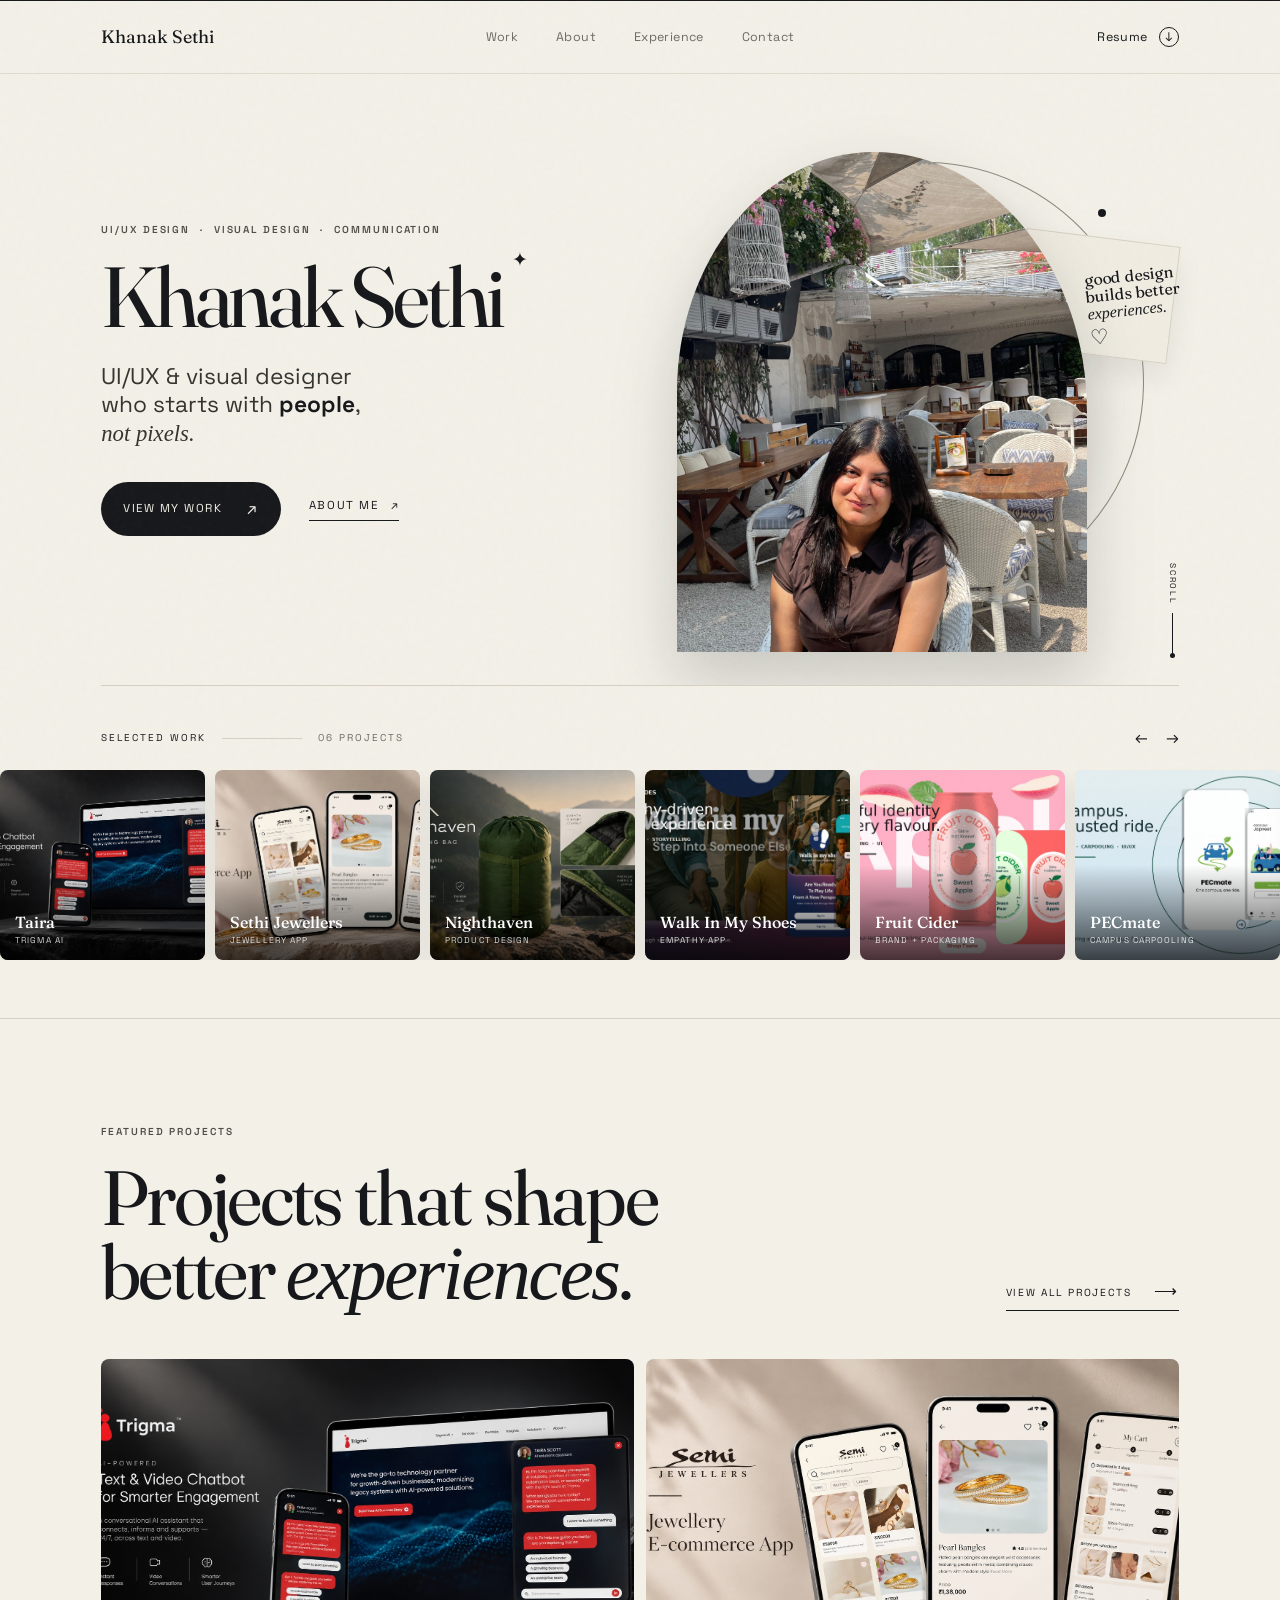
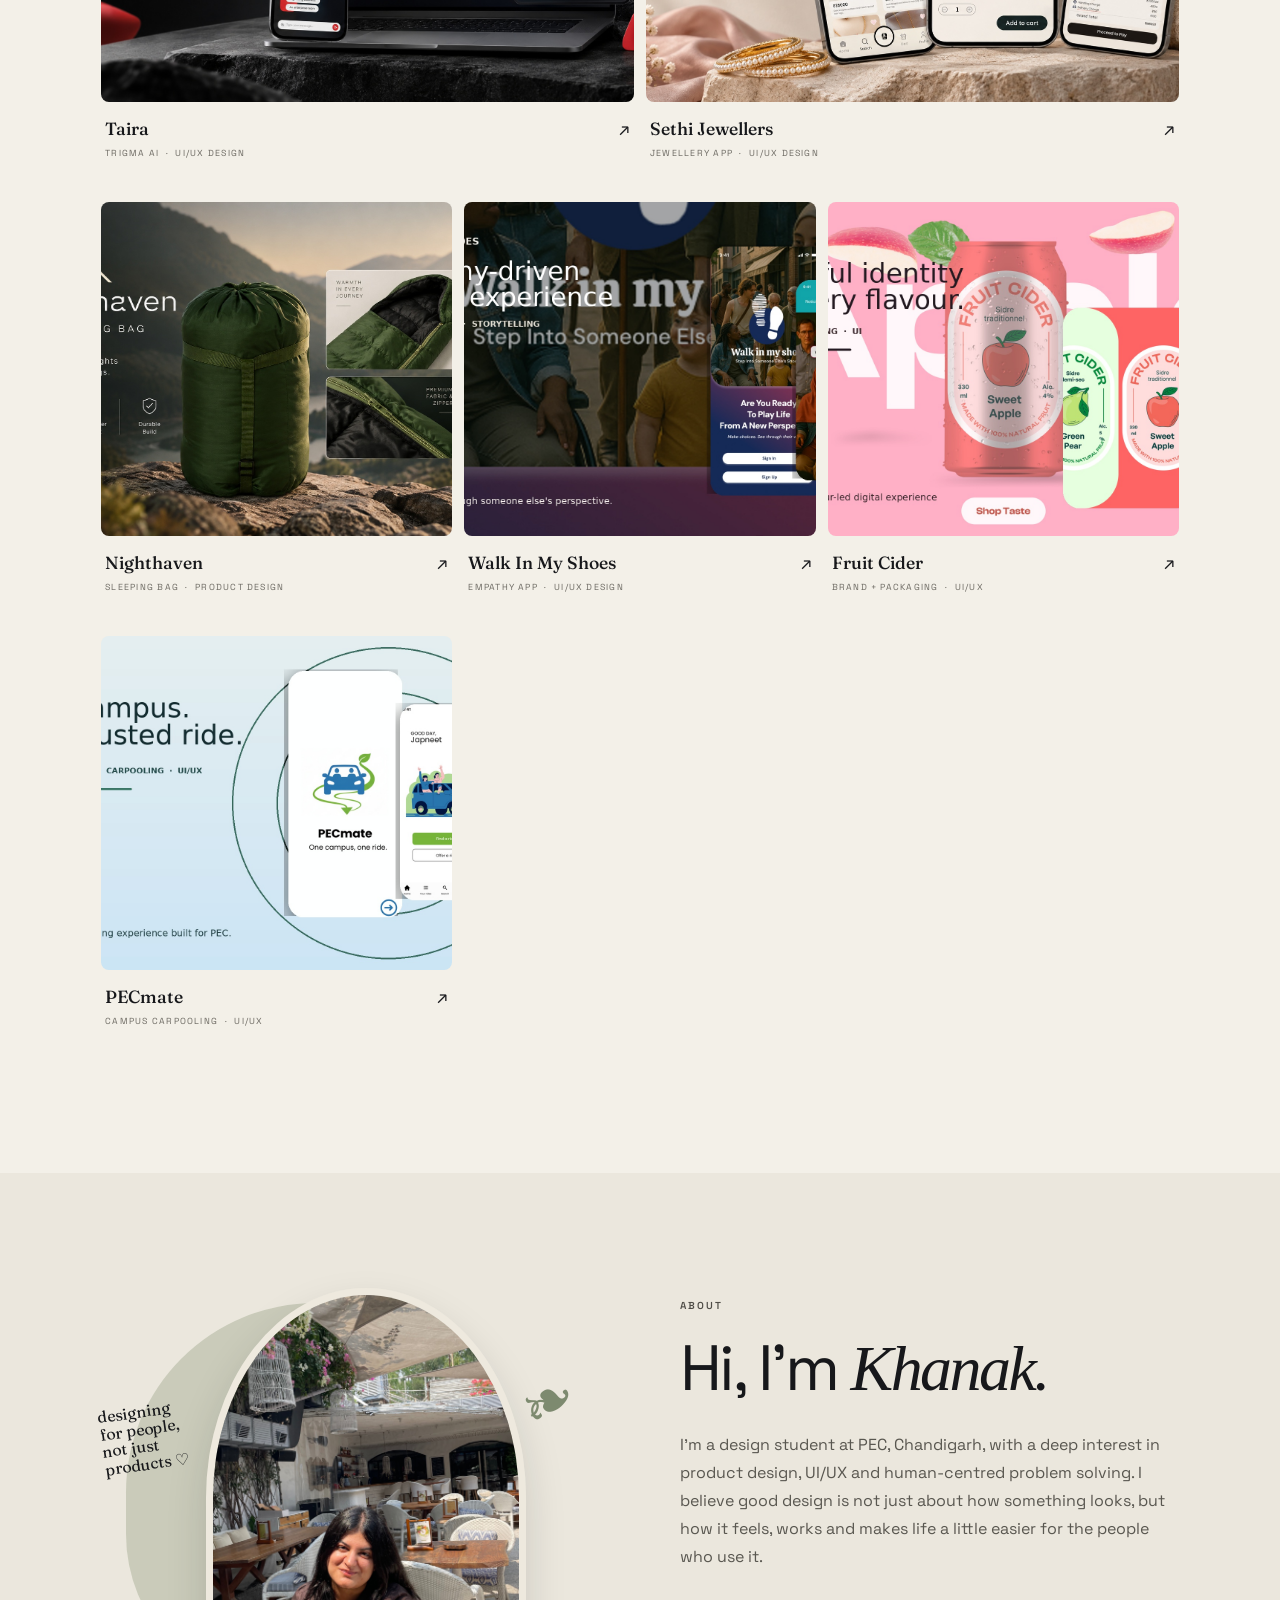
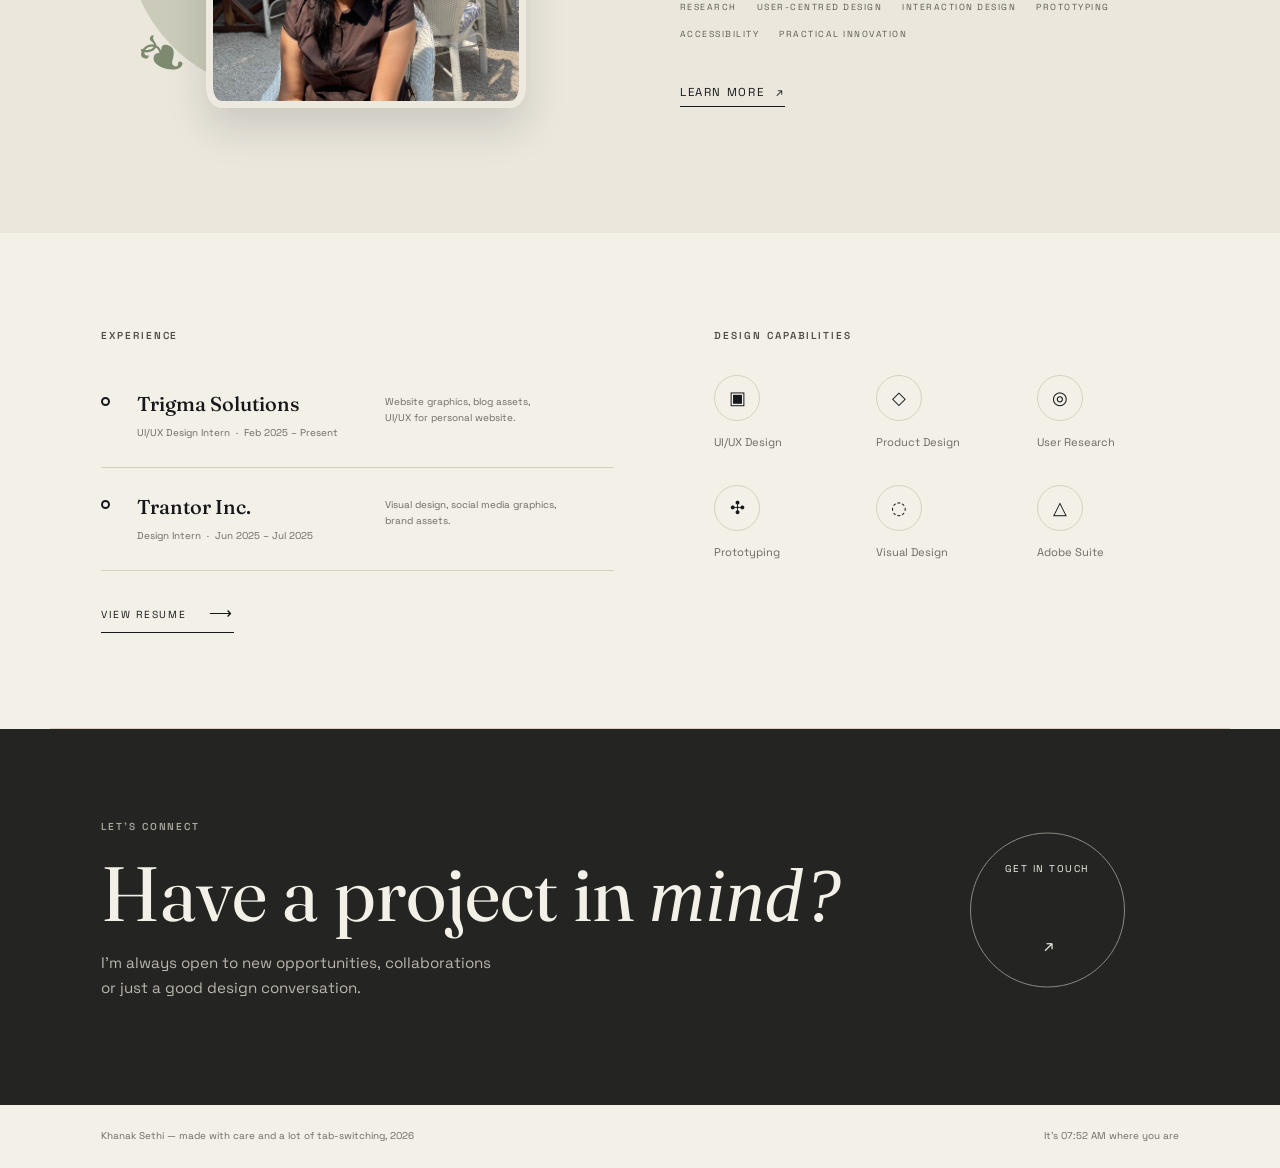
==== commit 11e3f2c1: "Add files via upload" ====
--- a/index.html
+++ b/index.html
@@ -30,9 +30,9 @@
 <main>
   <section class="hero" id="top">
     <div class="hero-copy reveal-load">
-      <p class="eyebrow">PRODUCT &nbsp;·&nbsp; UI/UX &nbsp;·&nbsp; HUMAN-CENTRED DESIGN</p>
+      <p class="eyebrow">UI/UX DESIGN &nbsp;·&nbsp; VISUAL DESIGN &nbsp;·&nbsp; COMMUNICATION</p>
       <h1>Khanak Sethi<span class="star">✦</span></h1>
-      <p class="hero-tagline">Fourth-year design student<br>who starts with <em>people</em>,<br><em>not pixels.</em></p>
+      <p class="hero-tagline">UI/UX &amp; visual designer<br>who starts with <strong>people</strong>,<br><em>not pixels.</em></p>
       <div class="hero-actions">
         <a class="primary-btn magnetic" href="#work">View my work <span>↗</span></a>
         <a class="text-btn" href="#about">About me <span>↗</span></a>
--- a/css/style.css
+++ b/css/style.css
@@ -1,5 +1,5 @@
 :root{--paper:#f3f0e8;--paper2:#e9e4d8;--ink:#17181b;--muted:#6d6a63;--line:#d7d0c2;--sage:#a9b29b;--accent:#b87937;--serif:'Fraunces',Georgia,serif;--sans:'Space Grotesk',Arial,sans-serif;--max:1180px;--pad:clamp(22px,4vw,64px)}
-*{box-sizing:border-box}html{scroll-behavior:smooth}body{margin:0;background:var(--paper);color:var(--ink);font-family:var(--sans);line-height:1.5;-webkit-font-smoothing:antialiased;overflow-x:hidden}a{color:inherit;text-decoration:none}img{display:block;width:100%}.grain{position:fixed;inset:0;pointer-events:none;z-index:100;opacity:.035;background-image:url("data:image/svg+xml,%3Csvg viewBox='0 0 180 180' xmlns='http://www.w3.org/2000/svg'%3E%3Cfilter id='n'%3E%3CfeTurbulence type='fractalNoise' baseFrequency='.9' numOctaves='3' stitchTiles='stitch'/%3E%3C/filter%3E%3Crect width='100%25' height='100%25' filter='url(%23n)' opacity='.7'/%3E%3C/svg%3E")}.scroll-progress{position:fixed;left:0;top:0;height:3px;width:100%;background:var(--ink);transform:scaleX(0);transform-origin:left;z-index:200}.nav{position:sticky;top:0;z-index:50;background:rgba(243,240,232,.78);backdrop-filter:blur(16px);border-top:1px solid var(--ink);border-bottom:1px solid rgba(215,208,194,.7)}.nav-inner{max-width:var(--max);margin:auto;padding:0 var(--pad);height:72px;display:grid;grid-template-columns:1fr auto 1fr;align-items:center}.brand{font-family:var(--serif);font-size:1.12rem}.nav nav{display:flex;gap:38px}.nav-link,.resume-link{font-size:.78rem;letter-spacing:.03em;position:relative}.nav-link{color:var(--muted)}.nav-link:after{content:'';position:absolute;left:0;right:0;bottom:-8px;height:1px;background:var(--ink);transform:scaleX(0);transition:.3s}.nav-link:hover:after,.nav-link.active:after{transform:scaleX(1)}.nav-link.active{color:var(--ink)}.resume-link{justify-self:end}.resume-link span{display:inline-grid;place-items:center;width:20px;height:20px;border:1px solid var(--ink);border-radius:50%;margin-left:8px}.hero{max-width:var(--max);margin:auto;min-height:590px;padding:70px var(--pad) 38px;display:grid;grid-template-columns:1fr 1fr;position:relative;overflow:hidden}.hero-copy{align-self:center;z-index:3;padding-bottom:50px}.eyebrow{font-size:.66rem;letter-spacing:.22em;font-weight:500;margin:0 0 25px}.hero h1{font-family:var(--serif);font-size:clamp(4rem,7vw,6.6rem);font-weight:400;line-height:.93;letter-spacing:-.045em;margin:0 0 25px;white-space:nowrap}.star{font-family:var(--sans);font-size:1.2rem;vertical-align:top;margin-left:10px;position:relative;top:-8px}.hero-tagline{font-size:1.5rem;line-height:1.22;margin:0 0 35px;max-width:18ch}.hero-tagline em,.work-heading em,.about-copy h2 em,.contact h2 em{font-family:var(--serif);font-weight:500}.hero-actions{display:flex;align-items:center;gap:28px}.primary-btn{display:inline-flex;align-items:center;gap:25px;padding:15px 22px;background:var(--ink);color:var(--paper);border-radius:28px;font-size:.72rem;letter-spacing:.13em;text-transform:uppercase;transition:transform .25s,background .25s}.primary-btn span{font-size:1rem}.primary-btn:hover{background:#292a2c}.text-btn{font-size:.72rem;letter-spacing:.14em;text-transform:uppercase;border-bottom:1px solid var(--ink);padding-bottom:5px;display:inline-flex;gap:12px;transition:gap .25s}.text-btn:hover{gap:18px}.hero-visual{position:relative;display:flex;align-items:end;justify-content:center}.portrait-stage{width:min(100%,570px);height:520px;position:relative;margin:auto}.portrait-blob{position:absolute;width:390px;height:410px;right:65px;top:55px;background:#aeb59e;border-radius:54% 46% 42% 58% / 48% 52% 48% 52%;filter:saturate(.75)}.orbit{position:absolute;border:1px solid #8e8b7e;border-radius:50%;width:440px;height:440px;right:35px;top:30px;transform:rotate(-20deg)}.orbit-dot{position:absolute;width:8px;height:8px;border-radius:50%;background:var(--ink);right:73px;top:77px}.paper-card{position:absolute;background:#f0ece1;border:1px solid #d7d0c2;box-shadow:0 15px 30px rgba(23,24,27,.08)}.paper-a{width:155px;height:118px;right:5px;top:105px;transform:rotate(7deg)}.paper-b{width:135px;height:102px;right:290px;top:66px;transform:rotate(-8deg)}.portrait-wrap{position:absolute;width:410px;height:500px;right:92px;bottom:0;overflow:hidden;border-radius:48% 52% 0 0;filter:drop-shadow(0 25px 35px rgba(23,24,27,.16));z-index:2}.portrait-wrap img{width:100%;height:100%;object-fit:cover;object-position:49% 40%;transform:scale(1.17)}.hero-note{position:absolute;right:-2px;top:135px;z-index:4;font-family:var(--serif);font-size:1rem;line-height:1.05;transform:rotate(-6deg)}.hero-note span{display:block;font-family:var(--sans);font-size:1.3rem;margin-top:5px}.scroll-cue{position:absolute;right:var(--pad);bottom:28px;display:flex;flex-direction:column;align-items:center;gap:8px}.scroll-cue span{font-size:.52rem;letter-spacing:.22em;writing-mode:vertical-rl}.scroll-cue i{display:block;height:45px;width:1px;background:var(--ink);position:relative}.scroll-cue i:after{content:'';position:absolute;bottom:0;left:-2px;width:5px;height:5px;border-radius:50%;background:var(--ink)}.hero-line{position:absolute;bottom:0;left:var(--pad);right:var(--pad);height:1px;background:var(--line)}.browse{padding:40px 0 58px;border-bottom:1px solid var(--line)}.section-bar{max-width:var(--max);margin:auto;padding:0 var(--pad) 20px;display:flex;align-items:center;gap:16px;font-size:.62rem;letter-spacing:.2em}.bar-line{height:1px;width:80px;background:var(--line)}.section-bar>span:nth-child(3){color:var(--muted)}.carousel-controls{margin-left:auto;display:flex;gap:18px;font-size:1rem;letter-spacing:0}.marquee-window{overflow:hidden}.marquee-track{display:flex;width:max-content;animation:marquee 32s linear infinite;will-change:transform}.marquee-set{display:flex;gap:10px;padding-right:10px}.marquee-card{width:205px;height:190px;position:relative;flex:none;overflow:hidden;border-radius:8px;background:#ddd;box-shadow:0 10px 24px rgba(23,24,27,.08);transition:transform .35s,box-shadow .35s}.marquee-card:hover{transform:translateY(-7px) rotate(-1deg);box-shadow:0 18px 32px rgba(23,24,27,.16)}.marquee-card img{height:100%;object-fit:cover;transition:transform .7s}.marquee-card:hover img{transform:scale(1.06)}.marquee-card:after{content:'';position:absolute;inset:50% 0 0;background:linear-gradient(transparent,rgba(0,0,0,.72))}.marquee-card>div{position:absolute;z-index:2;left:15px;right:12px;bottom:13px;color:white;display:flex;flex-direction:column}.marquee-card b{font-family:var(--serif);font-weight:500;font-size:1rem}.marquee-card small{font-size:.53rem;letter-spacing:.13em;text-transform:uppercase;opacity:.82}@keyframes marquee{to{transform:translateX(calc(-50% - 5px))}}.work{max-width:var(--max);margin:auto;padding:105px var(--pad) 115px}.work-heading{display:flex;justify-content:space-between;align-items:end;margin-bottom:48px}.work-heading h2{font-family:var(--serif);font-weight:400;font-size:clamp(3rem,6vw,5.1rem);line-height:.96;letter-spacing:-.035em;margin:0}.view-all{font-size:.64rem;letter-spacing:.16em;border-bottom:1px solid var(--ink);padding-bottom:7px;white-space:nowrap}.view-all span{font-size:1rem;margin-left:18px}.project-grid{display:grid;grid-template-columns:repeat(6,1fr);gap:12px}.project-card{grid-column:span 2}.project-card.card-large{grid-column:span 3}.card-image{aspect-ratio:1.55/1;overflow:hidden;border-radius:8px;background:var(--paper2);position:relative}.project-card:not(.card-large) .card-image{aspect-ratio:1.05/1}.card-image img{height:100%;object-fit:cover;transition:transform .7s cubic-bezier(.2,.7,.2,1)}.project-card:hover .card-image img{transform:scale(1.045)}.project-card:hover .card-image{box-shadow:0 20px 35px rgba(23,24,27,.12)}.card-meta{display:flex;justify-content:space-between;gap:12px;padding:14px 4px 30px;align-items:flex-start}.card-meta strong{display:block;font-family:var(--serif);font-weight:500;font-size:1.1rem}.card-meta small{display:block;font-size:.55rem;letter-spacing:.14em;color:var(--muted);margin-top:4px}.card-meta>span{font-size:1.1rem;transition:transform .25s}.project-card:hover .card-meta>span{transform:translate(3px,-3px)}.about{background:#ebe7dd;min-height:650px;padding:100px max(var(--pad),calc((100vw - var(--max))/2 + var(--pad))) 100px;display:grid;grid-template-columns:1fr 1fr;gap:80px;align-items:center;position:relative;overflow:hidden}.about-visual{height:460px;position:relative}.about-shape{position:absolute;width:390px;height:390px;left:25px;top:30px;background:#b8bda8;border-radius:50% 45% 58% 42%;opacity:.65}.about-photo{position:absolute;width:320px;height:420px;left:105px;top:15px;overflow:hidden;border-radius:50% 50% 5% 5%;box-shadow:0 20px 40px rgba(23,24,27,.15);border:7px solid #eee9de}.about-photo img{height:100%;object-fit:cover;object-position:48% 42%;transform:scale(1.2)}.about-note{position:absolute;left:0;top:130px;font-family:var(--serif);font-size:1rem;line-height:1.1;transform:rotate(-8deg)}.leaf{position:absolute;font-size:4rem;color:#7d8a6f}.leaf-1{left:35px;bottom:30px;transform:rotate(25deg)}.leaf-2{right:25px;top:80px;transform:rotate(-30deg)}.about-copy{max-width:560px}.about-copy h2{font-family:var(--sans);font-size:clamp(2.8rem,5vw,4.5rem);font-weight:400;line-height:1.02;margin:0 0 30px;letter-spacing:-.04em}.about-copy>p:not(.eyebrow){font-size:1rem;color:#595750;max-width:49ch;line-height:1.75}.skill-tags{display:flex;flex-wrap:wrap;gap:14px 20px;margin:30px 0 38px}.skill-tags span{font-size:.55rem;letter-spacing:.17em;color:#5e5c55}.experience{max-width:var(--max);margin:auto;padding:95px var(--pad);display:grid;grid-template-columns:1.05fr .95fr;gap:100px;border-bottom:1px solid var(--line)}.timeline-item{display:grid;grid-template-columns:18px 1fr 1fr;gap:18px;padding:24px 0;border-bottom:1px solid var(--line);align-items:start}.timeline-dot{width:9px;height:9px;border:2px solid var(--ink);border-radius:50%;margin-top:8px}.timeline-item h3{font-family:var(--serif);font-size:1.25rem;font-weight:500;margin:0}.timeline-item small,.timeline-item p{font-size:.62rem;color:var(--muted);margin:5px 0 0}.timeline-item p{line-height:1.6}.experience-col>.view-all{display:inline-block;margin-top:30px}.cap-grid{display:grid;grid-template-columns:repeat(3,1fr);gap:34px 20px;margin-top:32px}.cap-grid div{display:flex;flex-direction:column;gap:13px}.cap-icon{width:46px;height:46px;border:1px solid var(--line);border-radius:50%;display:grid;place-items:center;font-size:1.15rem}.cap-grid b{font-size:.7rem;font-weight:400;color:var(--muted)}.contact{background:#242522;color:#f3f0e8;padding:90px max(var(--pad),calc((100vw - var(--max))/2 + var(--pad))) ;min-height:370px}.contact-inner{position:relative}.contact .eyebrow{color:#a9a69c}.contact h2{font-family:var(--serif);font-size:clamp(3rem,6vw,5rem);font-weight:400;line-height:.98;margin:0 0 18px}.contact p:not(.eyebrow){color:#b9b6ad;font-size:.95rem;line-height:1.6}.contact-btn{position:absolute;right:5%;top:50%;transform:translateY(-50%);width:155px;height:155px;border:1px solid #8b8981;border-radius:50%;display:grid;place-items:center;text-transform:uppercase;font-size:.62rem;letter-spacing:.15em;transition:.35s}.contact-btn span{font-size:1rem;margin-left:5px}.contact-btn:hover{background:#f3f0e8;color:#242522;transform:translateY(-50%) scale(1.05)}.site-footer{max-width:var(--max);margin:auto;padding:24px var(--pad);display:flex;justify-content:space-between;gap:20px;font-size:.62rem;color:var(--muted)}.reveal{opacity:0;transform:translateY(35px);transition:opacity .8s ease,transform .8s cubic-bezier(.2,.7,.2,1)}.reveal.in-view{opacity:1;transform:none}.reveal-load{opacity:0;transform:translateY(16px);animation:load .8s ease forwards}@keyframes load{to{opacity:1;transform:none}}
+*{box-sizing:border-box}html{scroll-behavior:smooth}body{margin:0;background:var(--paper);color:var(--ink);font-family:var(--sans);line-height:1.5;-webkit-font-smoothing:antialiased;overflow-x:hidden}a{color:inherit;text-decoration:none}img{display:block;width:100%}.grain{position:fixed;inset:0;pointer-events:none;z-index:100;opacity:.035;background-image:url("data:image/svg+xml,%3Csvg viewBox='0 0 180 180' xmlns='http://www.w3.org/2000/svg'%3E%3Cfilter id='n'%3E%3CfeTurbulence type='fractalNoise' baseFrequency='.9' numOctaves='3' stitchTiles='stitch'/%3E%3C/filter%3E%3Crect width='100%25' height='100%25' filter='url(%23n)' opacity='.7'/%3E%3C/svg%3E")}.scroll-progress{position:fixed;left:0;top:0;height:3px;width:100%;background:var(--ink);transform:scaleX(0);transform-origin:left;z-index:200}.nav{position:sticky;top:0;z-index:50;background:rgba(243,240,232,.78);backdrop-filter:blur(16px);border-top:1px solid var(--ink);border-bottom:1px solid rgba(215,208,194,.7)}.nav-inner{max-width:var(--max);margin:auto;padding:0 var(--pad);height:72px;display:grid;grid-template-columns:1fr auto 1fr;align-items:center}.brand{font-family:var(--serif);font-size:1.12rem}.nav nav{display:flex;gap:38px}.nav-link,.resume-link{font-size:.78rem;letter-spacing:.03em;position:relative}.nav-link{color:var(--muted)}.nav-link:after{content:'';position:absolute;left:0;right:0;bottom:-8px;height:1px;background:var(--ink);transform:scaleX(0);transition:.3s}.nav-link:hover:after,.nav-link.active:after{transform:scaleX(1)}.nav-link.active{color:var(--ink)}.resume-link{justify-self:end}.resume-link span{display:inline-grid;place-items:center;width:20px;height:20px;border:1px solid var(--ink);border-radius:50%;margin-left:8px}.hero{max-width:var(--max);margin:auto;min-height:590px;padding:58px var(--pad) 34px;display:grid;grid-template-columns:1fr 1fr;position:relative;overflow:hidden}.hero-copy{align-self:center;z-index:3;padding:0 0 26px;transform:translateY(-4px)}.eyebrow{font-size:.63rem;letter-spacing:.19em;font-weight:600;margin:0 0 22px;color:#4f4d47}.hero h1{font-family:var(--serif);font-size:clamp(4rem,6.65vw,6.25rem);font-weight:400;line-height:.9;letter-spacing:-.05em;margin:0 0 27px;white-space:nowrap}.star{font-family:var(--sans);font-size:1.2rem;vertical-align:top;margin-left:10px;position:relative;top:-8px}.hero-tagline{font-size:1.42rem;line-height:1.25;margin:0 0 34px;max-width:20ch;color:#34342f}.hero-tagline strong{font-weight:650;color:var(--ink)}.hero-tagline em,.work-heading em,.about-copy h2 em,.contact h2 em{font-family:var(--serif);font-weight:500}.hero-actions{display:flex;align-items:center;gap:28px}.primary-btn{display:inline-flex;align-items:center;gap:25px;padding:15px 22px;background:var(--ink);color:var(--paper);border-radius:28px;font-size:.72rem;letter-spacing:.13em;text-transform:uppercase;transition:transform .25s,background .25s}.primary-btn span{font-size:1rem}.primary-btn:hover{background:#292a2c}.text-btn{font-size:.72rem;letter-spacing:.14em;text-transform:uppercase;border-bottom:1px solid var(--ink);padding-bottom:5px;display:inline-flex;gap:12px;transition:gap .25s}.text-btn:hover{gap:18px}.hero-visual{position:relative;display:flex;align-items:end;justify-content:center}.portrait-stage{width:min(100%,570px);height:520px;position:relative;margin:auto}.portrait-blob{position:absolute;width:405px;height:430px;right:62px;top:48px;background:radial-gradient(ellipse at center,rgba(72,68,60,.20) 0%,rgba(72,68,60,.11) 42%,rgba(72,68,60,0) 72%);border-radius:50%;filter:blur(16px);transform:scale(1.04);opacity:.9}.orbit{position:absolute;border:1px solid #8e8b7e;border-radius:50%;width:440px;height:440px;right:35px;top:30px;transform:rotate(-20deg)}.orbit-dot{position:absolute;width:8px;height:8px;border-radius:50%;background:var(--ink);right:73px;top:77px}.paper-card{position:absolute;background:#f0ece1;border:1px solid #d7d0c2;box-shadow:0 15px 30px rgba(23,24,27,.08)}.paper-a{width:155px;height:118px;right:5px;top:105px;transform:rotate(7deg)}.paper-b{width:135px;height:102px;right:290px;top:66px;transform:rotate(-8deg)}.portrait-wrap{position:absolute;width:410px;height:500px;right:92px;bottom:0;overflow:hidden;border-radius:48% 52% 0 0;filter:drop-shadow(0 28px 32px rgba(23,24,27,.19));z-index:2}.portrait-wrap img{width:100%;height:100%;object-fit:cover;object-position:49% 40%;transform:scale(1.17)}.hero-note{position:absolute;right:-2px;top:135px;z-index:4;font-family:var(--serif);font-size:1rem;line-height:1.05;transform:rotate(-6deg)}.hero-note span{display:block;font-family:var(--sans);font-size:1.3rem;margin-top:5px}.scroll-cue{position:absolute;right:var(--pad);bottom:28px;display:flex;flex-direction:column;align-items:center;gap:8px}.scroll-cue span{font-size:.52rem;letter-spacing:.22em;writing-mode:vertical-rl}.scroll-cue i{display:block;height:45px;width:1px;background:var(--ink);position:relative}.scroll-cue i:after{content:'';position:absolute;bottom:0;left:-2px;width:5px;height:5px;border-radius:50%;background:var(--ink)}.hero-line{position:absolute;bottom:0;left:var(--pad);right:var(--pad);height:1px;background:var(--line)}.browse{padding:40px 0 58px;border-bottom:1px solid var(--line)}.section-bar{max-width:var(--max);margin:auto;padding:0 var(--pad) 20px;display:flex;align-items:center;gap:16px;font-size:.62rem;letter-spacing:.2em}.bar-line{height:1px;width:80px;background:var(--line)}.section-bar>span:nth-child(3){color:var(--muted)}.carousel-controls{margin-left:auto;display:flex;gap:18px;font-size:1rem;letter-spacing:0}.marquee-window{overflow:hidden}.marquee-track{display:flex;width:max-content;animation:marquee 32s linear infinite;will-change:transform}.marquee-set{display:flex;gap:10px;padding-right:10px}.marquee-card{width:205px;height:190px;position:relative;flex:none;overflow:hidden;border-radius:8px;background:#ddd;box-shadow:0 10px 24px rgba(23,24,27,.08);transition:transform .35s,box-shadow .35s}.marquee-card:hover{transform:translateY(-7px) rotate(-1deg);box-shadow:0 18px 32px rgba(23,24,27,.16)}.marquee-card img{height:100%;object-fit:cover;transition:transform .7s}.marquee-card:hover img{transform:scale(1.06)}.marquee-card:after{content:'';position:absolute;inset:50% 0 0;background:linear-gradient(transparent,rgba(0,0,0,.72))}.marquee-card>div{position:absolute;z-index:2;left:15px;right:12px;bottom:13px;color:white;display:flex;flex-direction:column}.marquee-card b{font-family:var(--serif);font-weight:500;font-size:1rem}.marquee-card small{font-size:.53rem;letter-spacing:.13em;text-transform:uppercase;opacity:.82}@keyframes marquee{to{transform:translateX(calc(-50% - 5px))}}.work{max-width:var(--max);margin:auto;padding:105px var(--pad) 115px}.work-heading{display:flex;justify-content:space-between;align-items:end;margin-bottom:48px}.work-heading h2{font-family:var(--serif);font-weight:400;font-size:clamp(3rem,6vw,5.1rem);line-height:.96;letter-spacing:-.035em;margin:0}.view-all{font-size:.64rem;letter-spacing:.16em;border-bottom:1px solid var(--ink);padding-bottom:7px;white-space:nowrap}.view-all span{font-size:1rem;margin-left:18px}.project-grid{display:grid;grid-template-columns:repeat(6,1fr);gap:12px}.project-card{grid-column:span 2}.project-card.card-large{grid-column:span 3}.card-image{aspect-ratio:1.55/1;overflow:hidden;border-radius:8px;background:var(--paper2);position:relative}.project-card:not(.card-large) .card-image{aspect-ratio:1.05/1}.card-image img{height:100%;object-fit:cover;transition:transform .7s cubic-bezier(.2,.7,.2,1)}.project-card:hover .card-image img{transform:scale(1.045)}.project-card:hover .card-image{box-shadow:0 20px 35px rgba(23,24,27,.12)}.card-meta{display:flex;justify-content:space-between;gap:12px;padding:14px 4px 30px;align-items:flex-start}.card-meta strong{display:block;font-family:var(--serif);font-weight:500;font-size:1.1rem}.card-meta small{display:block;font-size:.55rem;letter-spacing:.14em;color:var(--muted);margin-top:4px}.card-meta>span{font-size:1.1rem;transition:transform .25s}.project-card:hover .card-meta>span{transform:translate(3px,-3px)}.about{background:#ebe7dd;min-height:650px;padding:100px max(var(--pad),calc((100vw - var(--max))/2 + var(--pad))) 100px;display:grid;grid-template-columns:1fr 1fr;gap:80px;align-items:center;position:relative;overflow:hidden}.about-visual{height:460px;position:relative}.about-shape{position:absolute;width:390px;height:390px;left:25px;top:30px;background:#b8bda8;border-radius:50% 45% 58% 42%;opacity:.65}.about-photo{position:absolute;width:320px;height:420px;left:105px;top:15px;overflow:hidden;border-radius:50% 50% 5% 5%;box-shadow:0 20px 40px rgba(23,24,27,.15);border:7px solid #eee9de}.about-photo img{height:100%;object-fit:cover;object-position:48% 42%;transform:scale(1.2)}.about-note{position:absolute;left:0;top:130px;font-family:var(--serif);font-size:1rem;line-height:1.1;transform:rotate(-8deg)}.leaf{position:absolute;font-size:4rem;color:#7d8a6f}.leaf-1{left:35px;bottom:30px;transform:rotate(25deg)}.leaf-2{right:25px;top:80px;transform:rotate(-30deg)}.about-copy{max-width:560px}.about-copy h2{font-family:var(--sans);font-size:clamp(2.8rem,5vw,4.5rem);font-weight:400;line-height:1.02;margin:0 0 30px;letter-spacing:-.04em}.about-copy>p:not(.eyebrow){font-size:1rem;color:#595750;max-width:49ch;line-height:1.75}.skill-tags{display:flex;flex-wrap:wrap;gap:14px 20px;margin:30px 0 38px}.skill-tags span{font-size:.55rem;letter-spacing:.17em;color:#5e5c55}.experience{max-width:var(--max);margin:auto;padding:95px var(--pad);display:grid;grid-template-columns:1.05fr .95fr;gap:100px;border-bottom:1px solid var(--line)}.timeline-item{display:grid;grid-template-columns:18px 1fr 1fr;gap:18px;padding:24px 0;border-bottom:1px solid var(--line);align-items:start}.timeline-dot{width:9px;height:9px;border:2px solid var(--ink);border-radius:50%;margin-top:8px}.timeline-item h3{font-family:var(--serif);font-size:1.25rem;font-weight:500;margin:0}.timeline-item small,.timeline-item p{font-size:.62rem;color:var(--muted);margin:5px 0 0}.timeline-item p{line-height:1.6}.experience-col>.view-all{display:inline-block;margin-top:30px}.cap-grid{display:grid;grid-template-columns:repeat(3,1fr);gap:34px 20px;margin-top:32px}.cap-grid div{display:flex;flex-direction:column;gap:13px}.cap-icon{width:46px;height:46px;border:1px solid var(--line);border-radius:50%;display:grid;place-items:center;font-size:1.15rem}.cap-grid b{font-size:.7rem;font-weight:400;color:var(--muted)}.contact{background:#242522;color:#f3f0e8;padding:90px max(var(--pad),calc((100vw - var(--max))/2 + var(--pad))) ;min-height:370px}.contact-inner{position:relative}.contact .eyebrow{color:#a9a69c}.contact h2{font-family:var(--serif);font-size:clamp(3rem,6vw,5rem);font-weight:400;line-height:.98;margin:0 0 18px}.contact p:not(.eyebrow){color:#b9b6ad;font-size:.95rem;line-height:1.6}.contact-btn{position:absolute;right:5%;top:50%;transform:translateY(-50%);width:155px;height:155px;border:1px solid #8b8981;border-radius:50%;display:grid;place-items:center;text-transform:uppercase;font-size:.62rem;letter-spacing:.15em;transition:.35s}.contact-btn span{font-size:1rem;margin-left:5px}.contact-btn:hover{background:#f3f0e8;color:#242522;transform:translateY(-50%) scale(1.05)}.site-footer{max-width:var(--max);margin:auto;padding:24px var(--pad);display:flex;justify-content:space-between;gap:20px;font-size:.62rem;color:var(--muted)}.reveal{opacity:0;transform:translateY(35px);transition:opacity .8s ease,transform .8s cubic-bezier(.2,.7,.2,1)}.reveal.in-view{opacity:1;transform:none}.reveal-load{opacity:0;transform:translateY(16px);animation:load .8s ease forwards}@keyframes load{to{opacity:1;transform:none}}
 @media(max-width:900px){.nav-inner{grid-template-columns:1fr auto}.nav nav{display:none}.resume-link{display:none}.hero{grid-template-columns:1fr;min-height:auto;padding-top:65px}.hero-copy{padding-bottom:0}.hero h1{font-size:clamp(3.5rem,12vw,5.5rem)}.hero-visual{height:450px;margin-top:20px}.portrait-stage{height:450px}.portrait-wrap{right:15%;width:330px;height:430px}.portrait-blob{right:9%;width:330px;height:350px}.orbit{right:3%;width:380px;height:380px}.hero-note{right:3%}.paper-a{right:0}.paper-b{right:55%}.work{padding-top:75px}.project-grid{grid-template-columns:repeat(2,1fr)}.project-card,.project-card.card-large{grid-column:span 1}.project-card.card-large .card-image{aspect-ratio:1.3/1}.about{grid-template-columns:1fr;gap:35px}.about-visual{order:2}.experience{grid-template-columns:1fr;gap:65px}.contact-btn{position:static;transform:none;margin-top:40px}.contact-btn:hover{transform:scale(1.05)}}
-@media(max-width:600px){.nav-inner{height:62px}.hero{padding-top:48px}.hero h1{white-space:normal}.hero-tagline{font-size:1.25rem}.hero-visual{height:380px}.portrait-wrap{width:275px;height:355px;right:9%}.portrait-blob{width:275px;height:300px;right:6%;top:40px}.orbit{width:320px;height:320px;right:0}.paper-a{width:105px;height:80px;top:60px}.paper-b{width:95px;height:72px;left:2px;top:35px}.hero-note{font-size:.8rem;right:0;top:90px}.scroll-cue{display:none}.section-bar{padding-bottom:15px}.marquee-card{width:180px;height:165px}.work-heading{display:block}.work-heading h2{font-size:3.1rem;margin-bottom:25px}.project-grid{gap:8px}.project-card.card-large .card-image,.project-card:not(.card-large) .card-image{aspect-ratio:1/1.12}.card-meta{padding:10px 2px 22px}.card-meta strong{font-size:.95rem}.card-meta small{font-size:.46rem}.about{padding-top:70px;padding-bottom:70px}.about-visual{height:360px}.about-shape{width:300px;height:300px;left:0}.about-photo{width:245px;height:330px;left:55px}.about-note{font-size:.75rem;left:0}.experience{padding-top:70px}.timeline-item{grid-template-columns:14px 1fr}.timeline-item p{grid-column:2}.cap-grid{gap:28px 12px}.cap-grid b{font-size:.62rem}.site-footer{flex-direction:column}.contact{padding-top:70px;padding-bottom:70px}}
+@media(max-width:600px){.nav-inner{height:62px}.hero{padding-top:48px}.hero-copy{transform:none}.hero h1{white-space:normal}.hero-tagline{font-size:1.25rem}.hero-visual{height:380px}.portrait-wrap{width:275px;height:355px;right:9%}.portrait-blob{width:285px;height:300px;right:4%;top:40px}.orbit{width:320px;height:320px;right:0}.paper-a{width:105px;height:80px;top:60px}.paper-b{width:95px;height:72px;left:2px;top:35px}.hero-note{font-size:.8rem;right:0;top:90px}.scroll-cue{display:none}.section-bar{padding-bottom:15px}.marquee-card{width:180px;height:165px}.work-heading{display:block}.work-heading h2{font-size:3.1rem;margin-bottom:25px}.project-grid{gap:8px}.project-card.card-large .card-image,.project-card:not(.card-large) .card-image{aspect-ratio:1/1.12}.card-meta{padding:10px 2px 22px}.card-meta strong{font-size:.95rem}.card-meta small{font-size:.46rem}.about{padding-top:70px;padding-bottom:70px}.about-visual{height:360px}.about-shape{width:300px;height:300px;left:0}.about-photo{width:245px;height:330px;left:55px}.about-note{font-size:.75rem;left:0}.experience{padding-top:70px}.timeline-item{grid-template-columns:14px 1fr}.timeline-item p{grid-column:2}.cap-grid{gap:28px 12px}.cap-grid b{font-size:.62rem}.site-footer{flex-direction:column}.contact{padding-top:70px;padding-bottom:70px}}
 @media(prefers-reduced-motion:reduce){*,*:before,*:after{animation-duration:.01ms!important;animation-iteration-count:1!important;scroll-behavior:auto!important;transition-duration:.01ms!important}}
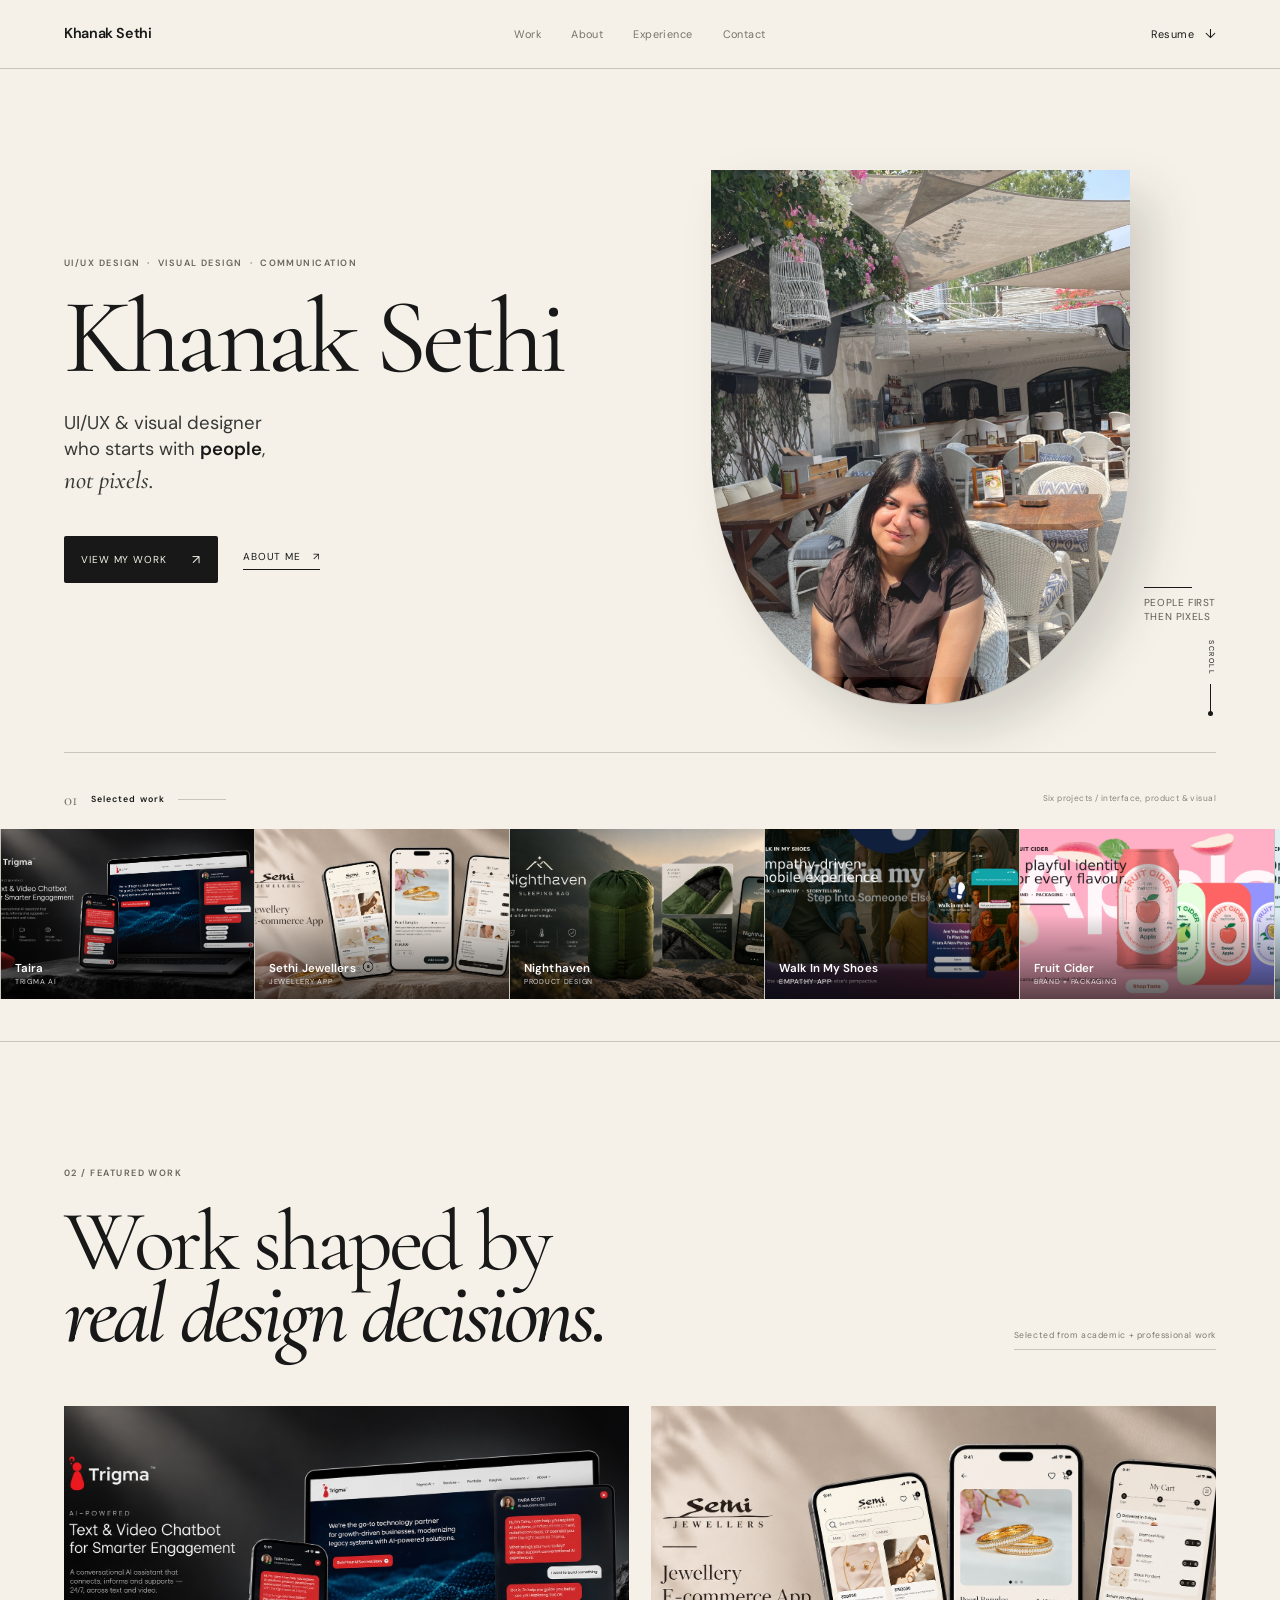
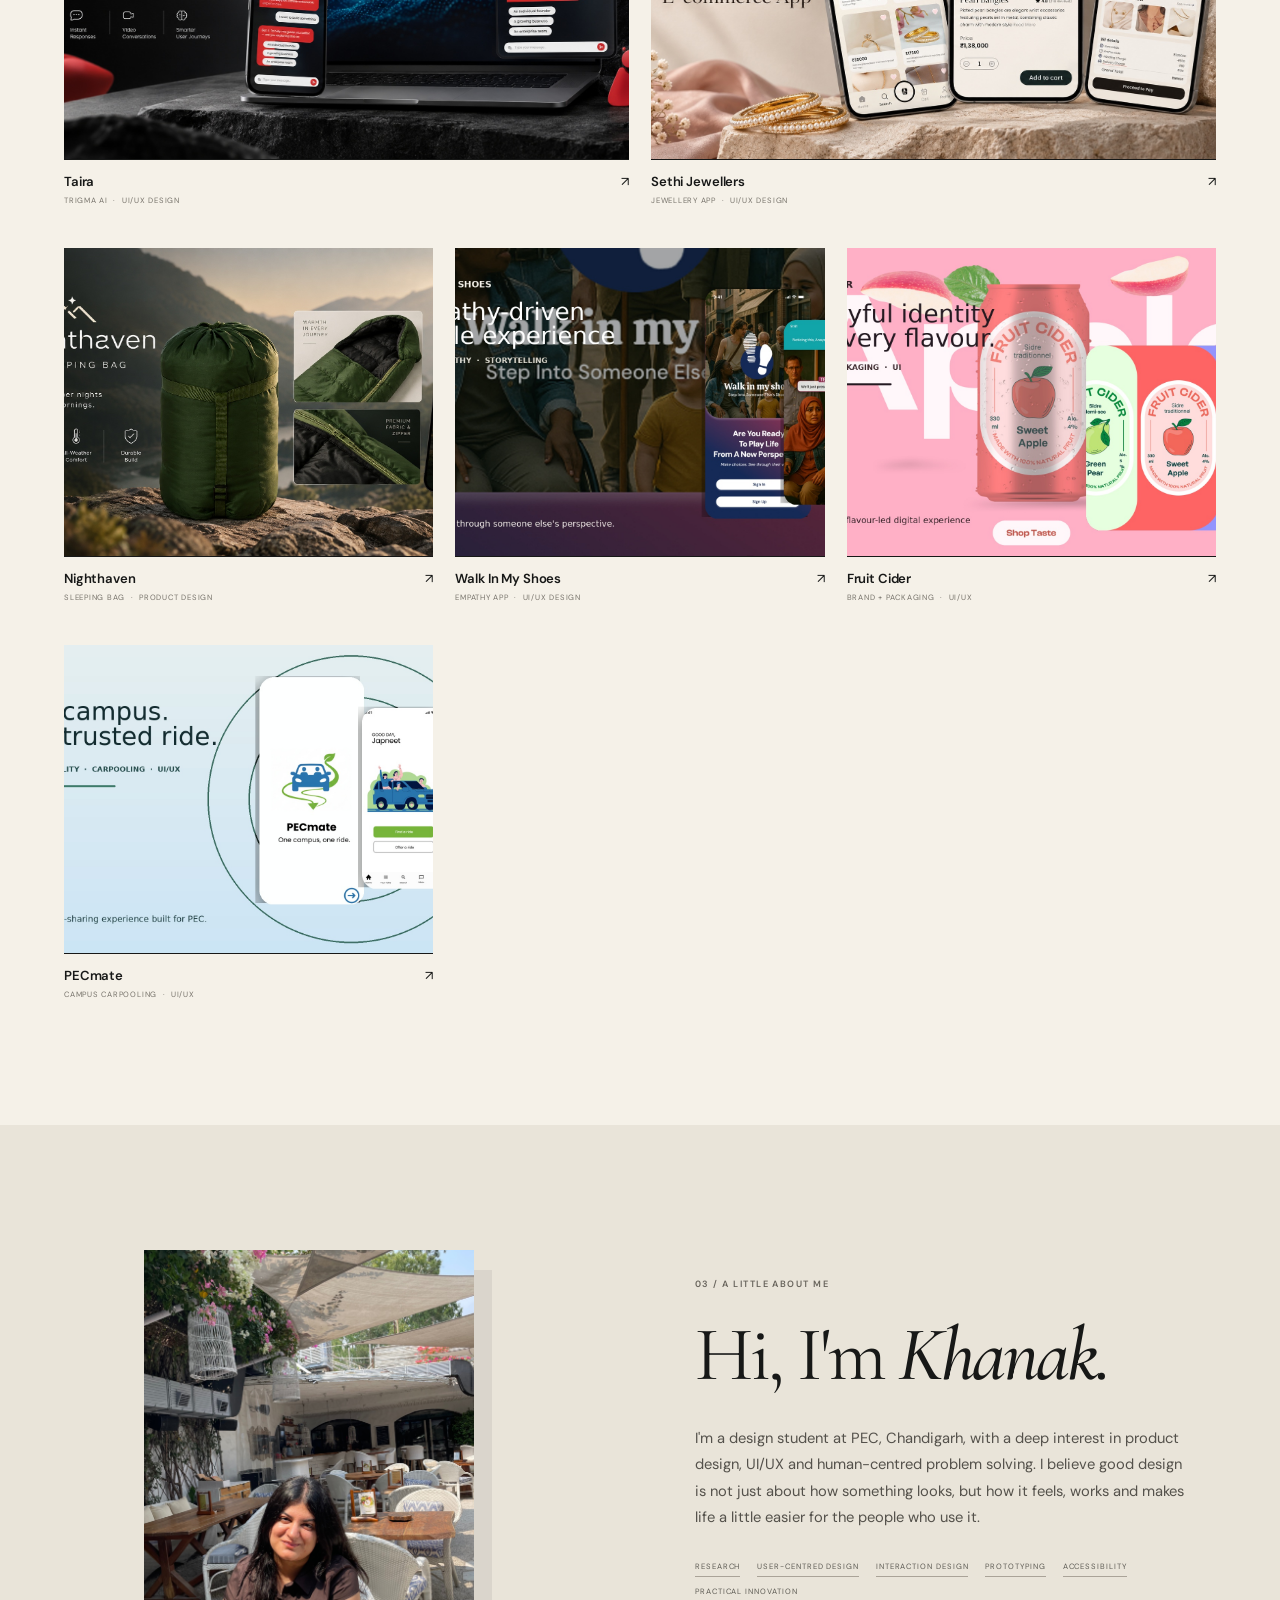
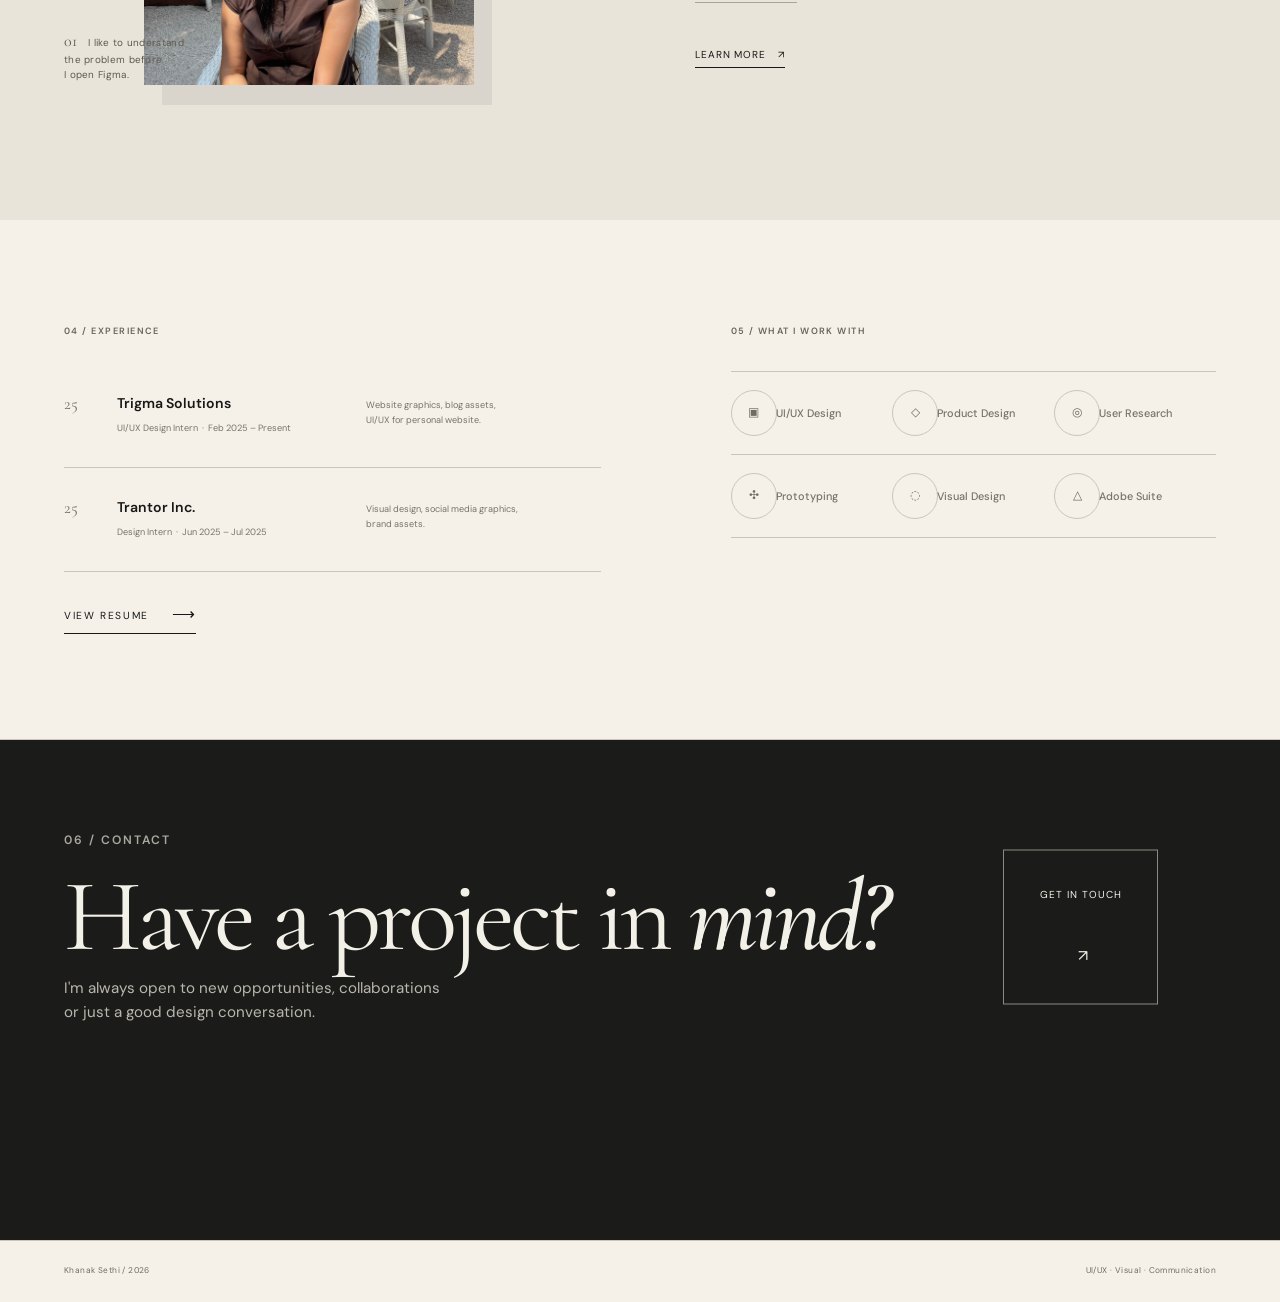
==== commit 241b6f51: "Add files via upload" ====
--- a/index.html
+++ b/index.html
@@ -7,12 +7,10 @@
 <meta name="description" content="Portfolio of Khanak Sethi, a UI/UX and product designer. Human-centred product thinking, interfaces and visual systems.">
 <link rel="preconnect" href="https://fonts.googleapis.com">
 <link rel="preconnect" href="https://fonts.gstatic.com" crossorigin>
-<link href="https://fonts.googleapis.com/css2?family=Fraunces:opsz,wght@9..144,400;9..144,500;9..144,600;9..144,500italic&family=Space+Grotesk:wght@400;500;600&display=swap" rel="stylesheet">
+<link href="https://fonts.googleapis.com/css2?family=Cormorant+Garamond:ital,wght@0,400;0,500;0,600;1,400;1,500&family=DM+Sans:wght@400;500;600&display=swap" rel="stylesheet">
 <link rel="stylesheet" href="css/style.css">
 </head>
 <body>
-<div class="grain" aria-hidden="true"></div>
-<div class="scroll-progress" id="scrollProgress" aria-hidden="true"></div>
 
 <header class="nav">
   <div class="nav-inner">
@@ -31,7 +29,7 @@
   <section class="hero" id="top">
     <div class="hero-copy reveal-load">
       <p class="eyebrow">UI/UX DESIGN &nbsp;·&nbsp; VISUAL DESIGN &nbsp;·&nbsp; COMMUNICATION</p>
-      <h1>Khanak Sethi<span class="star">✦</span></h1>
+      <h1>Khanak Sethi</h1>
       <p class="hero-tagline">UI/UX &amp; visual designer<br>who starts with <strong>people</strong>,<br><em>not pixels.</em></p>
       <div class="hero-actions">
         <a class="primary-btn magnetic" href="#work">View my work <span>↗</span></a>
@@ -41,15 +39,10 @@
 
     <div class="hero-visual reveal-load" style="animation-delay:.12s">
       <div class="portrait-stage">
-        <div class="portrait-blob"></div>
-        <div class="orbit orbit-a"></div>
-        <div class="orbit-dot"></div>
-        <div class="paper-card paper-a"></div>
-        <div class="paper-card paper-b"></div>
         <div class="portrait-wrap">
           <img src="images/khanak-portrait.jpg" alt="Khanak Sethi">
         </div>
-        <div class="hero-note">good design<br>builds better<br><em>experiences.</em><span>♡</span></div>
+        <div class="hero-note"><span class="note-rule"></span>people first<br>then pixels</div>
       </div>
     </div>
 
@@ -59,10 +52,10 @@
 
   <section class="browse" id="browse" aria-label="Selected projects">
     <div class="section-bar">
-      <span>SELECTED WORK</span>
+      <span class="section-index">01</span>
+      <span class="section-title">Selected work</span>
       <span class="bar-line"></span>
-      <span>06 PROJECTS</span>
-      <div class="carousel-controls" aria-hidden="true"><span>←</span><span>→</span></div>
+      <span class="section-note">Six projects / interface, product & visual</span>
     </div>
     <div class="marquee-window">
       <div class="marquee-track">
@@ -89,10 +82,10 @@
   <section class="work" id="work">
     <div class="work-heading reveal">
       <div>
-        <p class="eyebrow">FEATURED PROJECTS</p>
-        <h2>Projects that shape<br>better <em>experiences.</em></h2>
+        <p class="eyebrow">02 / FEATURED WORK</p>
+        <h2>Work shaped by<br><em>real design decisions.</em></h2>
       </div>
-      <a class="view-all" href="#contact">VIEW ALL PROJECTS <span>⟶</span></a>
+      <span class="work-note">Selected from academic + professional work</span>
     </div>
 
     <div class="project-grid">
@@ -125,13 +118,11 @@
 
   <section class="about" id="about">
     <div class="about-visual reveal">
-      <div class="about-shape"></div>
       <div class="about-photo"><img src="images/khanak-portrait.jpg" alt="Khanak Sethi"></div>
-      <div class="leaf leaf-1">❧</div><div class="leaf leaf-2">❧</div>
-      <div class="about-note">designing<br>for people,<br>not just<br>products ♡</div>
+      <div class="about-note"><span>01</span> I like to understand<br>the problem before<br>I open Figma.</div>
     </div>
     <div class="about-copy reveal">
-      <p class="eyebrow">ABOUT</p>
+      <p class="eyebrow">03 / A LITTLE ABOUT ME</p>
       <h2>Hi, I'm <em>Khanak.</em></h2>
       <p>I'm a design student at PEC, Chandigarh, with a deep interest in product design, UI/UX and human-centred problem solving. I believe good design is not just about how something looks, but how it feels, works and makes life a little easier for the people who use it.</p>
       <div class="skill-tags"><span>RESEARCH</span><span>USER-CENTRED DESIGN</span><span>INTERACTION DESIGN</span><span>PROTOTYPING</span><span>ACCESSIBILITY</span><span>PRACTICAL INNOVATION</span></div>
@@ -141,13 +132,13 @@
 
   <section class="experience" id="experience">
     <div class="experience-col reveal">
-      <p class="eyebrow">EXPERIENCE</p>
-      <div class="timeline-item"><span class="timeline-dot"></span><div><h3>Trigma Solutions</h3><small>UI/UX Design Intern &nbsp;·&nbsp; Feb 2025 – Present</small></div><p>Website graphics, blog assets,<br>UI/UX for personal website.</p></div>
-      <div class="timeline-item"><span class="timeline-dot"></span><div><h3>Trantor Inc.</h3><small>Design Intern &nbsp;·&nbsp; Jun 2025 – Jul 2025</small></div><p>Visual design, social media graphics,<br>brand assets.</p></div>
+      <p class="eyebrow">04 / EXPERIENCE</p>
+      <div class="timeline-item"><span class="timeline-year">25</span><div><h3>Trigma Solutions</h3><small>UI/UX Design Intern &nbsp;·&nbsp; Feb 2025 – Present</small></div><p>Website graphics, blog assets,<br>UI/UX for personal website.</p></div>
+      <div class="timeline-item"><span class="timeline-year">25</span><div><h3>Trantor Inc.</h3><small>Design Intern &nbsp;·&nbsp; Jun 2025 – Jul 2025</small></div><p>Visual design, social media graphics,<br>brand assets.</p></div>
       <a class="view-all" href="mailto:khanaksethi424@gmail.com?subject=Resume%20Request">VIEW RESUME <span>⟶</span></a>
     </div>
     <div class="capabilities reveal">
-      <p class="eyebrow">DESIGN CAPABILITIES</p>
+      <p class="eyebrow">05 / WHAT I WORK WITH</p>
       <div class="cap-grid">
         <div><span class="cap-icon">▣</span><b>UI/UX Design</b></div><div><span class="cap-icon">◇</span><b>Product Design</b></div><div><span class="cap-icon">◎</span><b>User Research</b></div>
         <div><span class="cap-icon">✣</span><b>Prototyping</b></div><div><span class="cap-icon">◌</span><b>Visual Design</b></div><div><span class="cap-icon">△</span><b>Adobe Suite</b></div>
@@ -157,7 +148,7 @@
 
   <section class="contact" id="contact">
     <div class="contact-inner reveal">
-      <p class="eyebrow">LET'S CONNECT</p>
+      <p class="eyebrow">06 / CONTACT</p>
       <h2>Have a project in <em>mind?</em></h2>
       <p>I'm always open to new opportunities, collaborations<br>or just a good design conversation.</p>
       <a class="contact-btn magnetic" href="mailto:khanaksethi424@gmail.com">Get in touch <span>↗</span></a>
@@ -165,15 +156,11 @@
   </section>
 </main>
 
-<footer class="site-footer"><span>Khanak Sethi — made with care and a lot of tab-switching, 2026</span><span id="liveClock">—</span></footer>
+<footer class="site-footer"><span>Khanak Sethi / 2026</span><span>UI/UX · Visual · Communication</span></footer>
 
 <script>
 const revealEls=document.querySelectorAll('.reveal');
 if('IntersectionObserver' in window){const obs=new IntersectionObserver(entries=>entries.forEach(e=>{if(e.isIntersecting){e.target.classList.add('in-view');obs.unobserve(e.target)}}),{threshold:.14});revealEls.forEach(el=>obs.observe(el))}else revealEls.forEach(el=>el.classList.add('in-view'));
-const progress=document.getElementById('scrollProgress');
-window.addEventListener('scroll',()=>{const max=document.documentElement.scrollHeight-innerHeight;progress.style.transform=`scaleX(${max?scrollY/max:0})`},{passive:true});
-const clock=document.getElementById('liveClock');function tick(){clock.textContent=`It's ${new Date().toLocaleTimeString([], {hour:'2-digit',minute:'2-digit'})} where you are`}tick();setInterval(tick,30000);
-const magnetic=document.querySelectorAll('.magnetic');magnetic.forEach(btn=>{btn.addEventListener('pointermove',e=>{const r=btn.getBoundingClientRect();btn.style.transform=`translate(${(e.clientX-r.left-r.width/2)*.12}px,${(e.clientY-r.top-r.height/2)*.12}px)`});btn.addEventListener('pointerleave',()=>btn.style.transform='')});
 const navLinks=document.querySelectorAll('.nav-link'), sections=[...document.querySelectorAll('main section[id]')];const nobs=new IntersectionObserver(es=>es.forEach(e=>{if(e.isIntersecting){navLinks.forEach(a=>a.classList.toggle('active',a.getAttribute('href')==='#'+e.target.id))}}),{rootMargin:'-35% 0px -55% 0px'});sections.forEach(s=>nobs.observe(s));
 </script>
 </body>
--- a/css/style.css
+++ b/css/style.css
@@ -3,3 +3,131 @@
 @media(max-width:900px){.nav-inner{grid-template-columns:1fr auto}.nav nav{display:none}.resume-link{display:none}.hero{grid-template-columns:1fr;min-height:auto;padding-top:65px}.hero-copy{padding-bottom:0}.hero h1{font-size:clamp(3.5rem,12vw,5.5rem)}.hero-visual{height:450px;margin-top:20px}.portrait-stage{height:450px}.portrait-wrap{right:15%;width:330px;height:430px}.portrait-blob{right:9%;width:330px;height:350px}.orbit{right:3%;width:380px;height:380px}.hero-note{right:3%}.paper-a{right:0}.paper-b{right:55%}.work{padding-top:75px}.project-grid{grid-template-columns:repeat(2,1fr)}.project-card,.project-card.card-large{grid-column:span 1}.project-card.card-large .card-image{aspect-ratio:1.3/1}.about{grid-template-columns:1fr;gap:35px}.about-visual{order:2}.experience{grid-template-columns:1fr;gap:65px}.contact-btn{position:static;transform:none;margin-top:40px}.contact-btn:hover{transform:scale(1.05)}}
 @media(max-width:600px){.nav-inner{height:62px}.hero{padding-top:48px}.hero-copy{transform:none}.hero h1{white-space:normal}.hero-tagline{font-size:1.25rem}.hero-visual{height:380px}.portrait-wrap{width:275px;height:355px;right:9%}.portrait-blob{width:285px;height:300px;right:4%;top:40px}.orbit{width:320px;height:320px;right:0}.paper-a{width:105px;height:80px;top:60px}.paper-b{width:95px;height:72px;left:2px;top:35px}.hero-note{font-size:.8rem;right:0;top:90px}.scroll-cue{display:none}.section-bar{padding-bottom:15px}.marquee-card{width:180px;height:165px}.work-heading{display:block}.work-heading h2{font-size:3.1rem;margin-bottom:25px}.project-grid{gap:8px}.project-card.card-large .card-image,.project-card:not(.card-large) .card-image{aspect-ratio:1/1.12}.card-meta{padding:10px 2px 22px}.card-meta strong{font-size:.95rem}.card-meta small{font-size:.46rem}.about{padding-top:70px;padding-bottom:70px}.about-visual{height:360px}.about-shape{width:300px;height:300px;left:0}.about-photo{width:245px;height:330px;left:55px}.about-note{font-size:.75rem;left:0}.experience{padding-top:70px}.timeline-item{grid-template-columns:14px 1fr}.timeline-item p{grid-column:2}.cap-grid{gap:28px 12px}.cap-grid b{font-size:.62rem}.site-footer{flex-direction:column}.contact{padding-top:70px;padding-bottom:70px}}
 @media(prefers-reduced-motion:reduce){*,*:before,*:after{animation-duration:.01ms!important;animation-iteration-count:1!important;scroll-behavior:auto!important;transition-duration:.01ms!important}}
+
+/* =========================================================
+   TAIRA CASE STUDY — premium editorial product case study
+   ========================================================= */
+.taira-case{background:#090909;color:#f2f0ec;font-family:var(--sans);overflow-x:hidden}.taira-grain{position:fixed;inset:0;pointer-events:none;z-index:100;opacity:.035;background-image:url("data:image/svg+xml,%3Csvg viewBox='0 0 180 180' xmlns='http://www.w3.org/2000/svg'%3E%3Cfilter id='n'%3E%3CfeTurbulence type='fractalNoise' baseFrequency='.85' numOctaves='3' stitchTiles='stitch'/%3E%3C/filter%3E%3Crect width='100%25' height='100%25' filter='url(%23n)' opacity='.8'/%3E%3C/svg%3E")}.taira-progress{position:fixed;top:0;left:0;width:100%;height:2px;background:#ef3b3b;transform:scaleX(0);transform-origin:left;z-index:300}.taira-nav{height:74px;position:sticky;top:0;z-index:200;display:grid;grid-template-columns:1fr auto 24px;align-items:center;padding:0 clamp(24px,5vw,72px);background:rgba(9,9,9,.72);backdrop-filter:blur(18px);border-bottom:1px solid rgba(255,255,255,.09)}.taira-brand{font-family:var(--serif);font-size:1rem}.taira-nav nav{display:flex;gap:34px}.taira-nav nav a{font-size:.58rem;letter-spacing:.16em;color:#aaa;transition:color .25s}.taira-nav nav a:hover{color:#fff}.taira-nav-dot{width:10px;height:10px;border:1px solid #ddd;border-radius:50%;justify-self:end}.taira-hero{min-height:calc(100vh - 74px);position:relative;display:grid;grid-template-columns:minmax(380px,.78fr) 1.22fr;max-width:1500px;margin:auto;padding:54px clamp(24px,5vw,72px) 70px;overflow:hidden}.taira-hero:after{content:"";position:absolute;left:5%;right:5%;bottom:0;height:1px;background:rgba(255,255,255,.1)}.taira-hero-copy{position:relative;z-index:5;align-self:center;padding-bottom:30px}.taira-back{font-size:.62rem;color:#b5b5b5;display:inline-block;margin-bottom:62px}.taira-brandmark{font-size:1.05rem;font-weight:600;letter-spacing:-.02em;margin-bottom:22px}.taira-brandmark sup{font-size:.45rem;margin-left:2px}.trigma-mark{color:#e73535;margin-right:7px}.taira-kicker{font-size:.54rem;letter-spacing:.2em;color:#e24a4a;margin:0 0 18px}.taira-hero h1{font-family:var(--serif);font-size:clamp(5.4rem,10vw,9.4rem);line-height:.72;letter-spacing:-.065em;font-weight:400;margin:0 0 28px}.taira-hero h1 span{font-family:var(--sans);font-size:.55rem;vertical-align:top;position:relative;top:-10px;left:8px}.taira-hero h2{font-family:var(--sans);font-weight:400;font-size:clamp(2rem,3.6vw,4rem);line-height:.98;letter-spacing:-.045em;margin:0 0 22px}.taira-hero h2 em{font-family:var(--serif);font-weight:400;color:#d5d1ca}.taira-hero-desc{max-width:42ch;color:#aaa;font-size:.9rem;line-height:1.55;margin:0 0 42px}.taira-meta-row{display:grid;grid-template-columns:repeat(4,minmax(80px,1fr));max-width:650px;border-top:1px solid rgba(255,255,255,.16);padding-top:18px;gap:18px}.taira-meta-row div{border-right:1px solid rgba(255,255,255,.1);padding-right:14px}.taira-meta-row div:last-child{border:0}.taira-meta-row small,.final-bottom small,.taira-next small{display:block;color:#777;font-size:.49rem;letter-spacing:.17em;margin-bottom:7px}.taira-meta-row b{font-size:.63rem;font-weight:400;color:#ddd;line-height:1.35;display:block}.taira-hero-visual{position:relative;min-height:680px;display:flex;align-items:center;justify-content:center}.taira-red-glow{position:absolute;width:62%;height:65%;border-radius:50%;background:radial-gradient(circle,rgba(220,35,35,.45),rgba(120,10,10,.12) 45%,transparent 70%);filter:blur(28px)}.taira-orbit{position:absolute;width:90%;height:54%;border:1px solid rgba(221,54,54,.48);border-radius:50%;transform:rotate(-17deg);box-shadow:0 0 80px rgba(215,38,38,.12)}.taira-hero-screen{position:relative;width:min(760px,92%);transform:perspective(1300px) rotateY(-7deg) rotateX(2deg) rotateZ(-1deg);filter:drop-shadow(0 45px 45px rgba(0,0,0,.65));transition:transform .7s cubic-bezier(.2,.7,.2,1)}.taira-hero-screen img{width:100%;border:1px solid rgba(255,255,255,.13);border-radius:18px}.taira-float-card{position:absolute;right:1%;top:13%;width:190px;padding:9px;background:#121212;border:1px solid rgba(231,54,54,.65);border-radius:12px;box-shadow:0 24px 50px rgba(0,0,0,.5);transform:rotate(2deg)}.taira-float-card img{height:105px;object-fit:cover;object-position:center top;border-radius:8px;opacity:.9}.taira-float-card>div{padding:10px 5px 4px}.taira-float-card b{display:block;font-size:.68rem}.taira-float-card small{font-size:.5rem;color:#999}.online-dot{position:absolute;right:14px;bottom:44px;width:7px;height:7px;border-radius:50%;background:#32d25b;border:1px solid #111;z-index:2}.taira-scroll{position:absolute;right:clamp(24px,5vw,72px);bottom:24px;color:#777;font-size:.48rem;letter-spacing:.18em}.taira-scroll span{color:#fff;font-size:.8rem;margin-left:8px}.taira-section{max-width:1380px;margin:auto;padding:115px clamp(24px,5vw,72px);position:relative;border-bottom:1px solid rgba(255,255,255,.08);opacity:0;transform:translateY(25px);transition:opacity .8s ease,transform .8s ease}.taira-section.is-visible,.taira-final.is-visible,.taira-next.is-visible{opacity:1;transform:none}.taira-section-no{position:absolute;left:clamp(24px,5vw,72px);top:116px;font-family:var(--serif);font-size:1rem;color:#777}.taira-section-label{margin-left:58px;font-size:.5rem;letter-spacing:.2em;color:#e44949;margin-bottom:34px}.taira-context-grid{display:grid;grid-template-columns:1.05fr .9fr 1fr;gap:50px;margin-left:58px}.taira-context-grid h3,.taira-architecture h3,.system-head h3{font-family:var(--serif);font-size:clamp(2.2rem,3.8vw,4rem);line-height:.98;font-weight:400;letter-spacing:-.035em;margin:0 0 22px}.taira-context-grid p,.taira-stake-intro>p,.taira-architecture-head p,.system-head p,.intent-grid p,.evolution-copy p{color:#aaa;font-size:.83rem;line-height:1.75;max-width:47ch}.taira-dual{border-left:1px solid rgba(255,255,255,.13);padding-left:28px;display:flex;flex-direction:column;gap:32px}.taira-dual span{display:inline-grid;place-items:center;width:27px;height:27px;border:1px solid #9b2424;border-radius:50%;font-size:.5rem;color:#e84b4b;margin-bottom:13px}.taira-dual b{display:block;font-size:.72rem}.taira-dual p{font-size:.62rem;line-height:1.5;margin:4px 0 0}.taira-context blockquote{margin:0;padding:30px;background:linear-gradient(145deg,#191919,#260909);border:1px solid rgba(228,62,62,.5);border-radius:15px;font-family:var(--serif);font-size:1.15rem;line-height:1.3;color:#eee;align-self:start}.taira-context blockquote i{display:block;width:34px;height:1px;background:#e84242;margin-top:25px}.taira-challenge-grid{margin-left:58px;display:grid;grid-template-columns:1fr 1.45fr;gap:90px}.taira-challenge-grid>h3{font-family:var(--serif);font-weight:400;font-size:clamp(2.4rem,4vw,4.4rem);line-height:.98;letter-spacing:-.045em;margin:0;max-width:13ch}.taira-tension{display:grid;grid-template-columns:repeat(3,1fr);gap:14px}.mini-label{grid-column:1/-1;font-size:.5rem;letter-spacing:.18em;color:#777;margin:0 0 8px}.tension-card{border-left:1px solid rgba(255,255,255,.15);padding:4px 15px 5px}.tension-card>span{font-size:.55rem;color:#ef4545}.tension-card b{display:block;font-size:.67rem;margin:18px 0 12px}.tension-card ul{list-style:none;padding:0;margin:0;color:#929292;font-size:.58rem;line-height:1.8}.taira-stake-intro{margin-left:58px;display:grid;grid-template-columns:1fr 1fr;gap:80px;align-items:end}.taira-stake-intro>p{margin:0}.insight{border-left:1px solid #ef4242;padding-left:25px}.insight small{display:block;color:#e74a4a;font-size:.48rem;letter-spacing:.18em;margin-bottom:10px}.insight strong{font-family:var(--serif);font-size:1.7rem;line-height:1.1;font-weight:400}.insight em{color:#e4dfd7}.persona-row{margin:54px 0 0 58px;display:grid;grid-template-columns:repeat(3,1fr);gap:15px}.persona-row article{background:linear-gradient(145deg,#151515,#0e0e0e);border:1px solid rgba(255,255,255,.1);border-radius:12px;padding:10px;transition:transform .35s,border-color .35s}.persona-row article:hover{transform:translateY(-7px);border-color:rgba(235,58,58,.5)}.persona-img{height:210px;overflow:hidden;border-radius:8px;background:#242424}.persona-img img{height:100%;object-fit:cover;object-position:center top}.persona-row article>span{display:block;font-size:.46rem;letter-spacing:.14em;color:#e65050;margin:18px 8px 9px}.persona-row h4{font-family:var(--serif);font-size:1rem;font-weight:400;line-height:1.25;margin:0 8px 12px;color:#ddd}.taira-architecture-head{margin-left:58px;display:grid;grid-template-columns:1fr 1fr;gap:70px;align-items:end}.taira-architecture-head h3{margin-bottom:0}.flow-strip{margin:52px 0 0 58px;padding:18px 0;border-top:1px solid rgba(255,255,255,.1);display:grid;grid-template-columns:190px 1fr;align-items:center;gap:25px}.flow-strip+.flow-strip{margin-top:0}.flow-title{font-size:.5rem;letter-spacing:.18em;color:#e74747}.flow-steps{display:flex;align-items:center;gap:12px}.flow-steps span{font-size:.56rem;color:#bbb;white-space:nowrap}.flow-steps i{width:35px;height:1px;background:#692020;position:relative}.flow-steps i:after{content:"";position:absolute;right:0;top:-2px;width:4px;height:4px;border-radius:50%;background:#e74141}.flow-full{margin:40px 0 0 58px;background:#f0f0f0;border-radius:10px;overflow:hidden}.flow-full img{width:100%;display:block}.flow-full:first-of-type{margin-top:62px}.taira-intent{background:radial-gradient(circle at 75% 45%,rgba(120,10,10,.18),transparent 38%)}.intent-grid{margin-left:58px;display:grid;grid-template-columns:1fr .9fr;gap:100px}.intent-grid h3{font-family:var(--serif);font-size:clamp(2.5rem,4vw,4.3rem);font-weight:400;line-height:.98;letter-spacing:-.04em;margin:0 0 22px;max-width:12ch}.intent-list{display:flex;flex-direction:column;gap:10px}.intent-list div{display:grid;grid-template-columns:115px 1fr;gap:15px;padding:13px 14px;border:1px solid rgba(255,255,255,.1);border-radius:8px;align-items:center;background:#101010}.intent-list b{font-size:.53rem;color:#fff;background:#791717;border:1px solid #b82d2d;padding:7px 9px;border-radius:8px;letter-spacing:.08em}.intent-list span{font-size:.6rem;color:#aaa}.intent-visual{margin:70px 0 0 58px;max-width:850px;border-radius:16px;overflow:hidden;border:1px solid rgba(255,255,255,.12);box-shadow:0 30px 70px rgba(0,0,0,.35)}.intent-visual img{width:100%;display:block}.system-head{margin-left:58px;display:grid;grid-template-columns:1fr .8fr;gap:100px;align-items:end}.system-head h3{margin:0}.system-grid{margin:55px 0 0 58px;display:grid;grid-template-columns:repeat(2,1fr);gap:16px}.system-grid figure{margin:0;background:#efefef;border-radius:12px;overflow:hidden}.system-grid img{width:100%;display:block}.system-grid figcaption{background:#111;color:#aaa;font-size:.5rem;letter-spacing:.12em;padding:11px 14px}.taira-evolution{background:#0c0c0c}.evolution-copy{margin-left:58px;display:grid;grid-template-columns:1fr 1fr;gap:100px;align-items:end}.evolution-copy h3{font-family:var(--serif);font-size:clamp(2.6rem,4.4vw,4.8rem);line-height:.92;font-weight:400;letter-spacing:-.045em;margin:0}.evolution-copy h3 em{color:#e5e0d8}.evolution-images{margin:60px 0 0 58px;display:grid;grid-template-columns:repeat(3,1fr);gap:14px}.evolution-images figure{margin:0}.evolution-images img{width:100%;aspect-ratio:1.55/1;object-fit:cover;border:1px solid rgba(255,255,255,.12);border-radius:10px;transition:transform .5s}.evolution-images figure:hover img{transform:translateY(-5px)}.evolution-images figcaption{font-size:.49rem;letter-spacing:.12em;color:#777;margin-top:10px}.taira-final{max-width:1380px;margin:auto;padding:125px clamp(24px,5vw,72px) 120px;position:relative;opacity:0;transform:translateY(25px);transition:opacity .8s ease,transform .8s ease}.taira-final .taira-section-no{top:126px}.taira-final .taira-section-label{margin-bottom:50px}.final-heading{margin-left:58px;display:flex;align-items:end;justify-content:space-between}.final-heading h2{font-family:var(--serif);font-weight:400;font-size:clamp(4rem,8vw,8rem);line-height:.8;letter-spacing:-.06em;margin:0}.final-heading h2 em{color:#e44747}.final-heading p{font-size:.55rem;letter-spacing:.16em;color:#777;text-transform:uppercase;margin:0 0 8px}.final-hero-image{margin:60px 0 0 58px;position:relative}.final-hero-image:after{content:"";position:absolute;inset:0;background:linear-gradient(90deg,transparent 45%,rgba(229,48,48,.15));pointer-events:none}.final-hero-image img{width:100%;border-radius:14px;border:1px solid rgba(255,255,255,.12);box-shadow:0 35px 90px rgba(0,0,0,.55)}.final-bottom{margin:62px 0 0 58px;display:grid;grid-template-columns:1fr 1fr;gap:100px;border-top:1px solid rgba(255,255,255,.1);padding-top:25px}.final-bottom h3{font-family:var(--serif);font-size:1.7rem;font-weight:400;line-height:1.15;max-width:15ch;margin:0}.final-bottom p{color:#999;font-size:.72rem;line-height:1.7;margin:0;max-width:55ch}.taira-next{max-width:1380px;margin:auto;padding:85px clamp(24px,5vw,72px);border-top:1px solid rgba(255,255,255,.1);border-bottom:1px solid rgba(255,255,255,.1);display:flex;align-items:end;justify-content:space-between;opacity:0;transform:translateY(25px);transition:opacity .8s ease,transform .8s ease}.taira-next h2{font-family:var(--serif);font-weight:400;font-size:clamp(3rem,6vw,6rem);line-height:.85;letter-spacing:-.05em;margin:0}.taira-next a{font-size:.62rem;letter-spacing:.14em;text-transform:uppercase;border-bottom:1px solid #666;padding-bottom:8px}.taira-next a span{margin-left:18px;font-size:1rem}.taira-footer{max-width:1380px;margin:auto;padding:25px clamp(24px,5vw,72px);display:flex;justify-content:space-between;color:#666;font-size:.52rem;letter-spacing:.08em}.taira-case ::selection{background:#e63e3e;color:#fff}
+@media(max-width:950px){.taira-hero{grid-template-columns:1fr;padding-top:35px}.taira-hero-visual{min-height:520px;margin-top:-30px}.taira-float-card{right:5%;top:8%;width:155px}.taira-meta-row{grid-template-columns:repeat(2,1fr)}.taira-context-grid,.taira-challenge-grid,.intent-grid,.system-head,.evolution-copy{grid-template-columns:1fr;gap:45px}.taira-tension{grid-template-columns:1fr}.taira-stake-intro{grid-template-columns:1fr;gap:40px}.persona-row{grid-template-columns:1fr}.persona-img{height:280px}.taira-architecture-head{grid-template-columns:1fr;gap:20px}.flow-strip{grid-template-columns:1fr}.flow-steps{overflow-x:auto;padding-bottom:5px}.system-grid,.evolution-images{grid-template-columns:1fr}.final-heading,.final-bottom{grid-template-columns:1fr;display:grid;gap:30px}.final-heading p{margin:0}.taira-final .final-heading h2{font-size:clamp(4rem,15vw,7rem)}}
+@media(max-width:600px){.taira-nav{height:62px;grid-template-columns:1fr 10px}.taira-nav nav{display:none}.taira-hero{min-height:auto;padding-bottom:80px}.taira-back{margin-bottom:45px}.taira-hero h1{font-size:5.2rem}.taira-hero h2{font-size:2.15rem}.taira-hero-visual{min-height:330px;margin-top:0}.taira-hero-screen{width:108%;transform:perspective(800px) rotateY(-4deg) rotateZ(-1deg)}.taira-float-card{width:120px;top:5%;right:0}.taira-float-card img{height:70px}.taira-scroll{display:none}.taira-section,.taira-final{padding-top:82px;padding-bottom:82px}.taira-section-no,.taira-final .taira-section-no{top:83px;left:24px}.taira-section-label{margin-left:40px}.taira-context-grid,.taira-challenge-grid,.taira-stake-intro,.persona-row,.taira-architecture-head,.flow-strip,.flow-full,.intent-grid,.intent-visual,.system-head,.system-grid,.evolution-copy,.evolution-images,.final-heading,.final-hero-image,.final-bottom{margin-left:40px}.taira-context-grid{gap:35px}.taira-context-grid h3,.taira-challenge-grid>h3,.intent-grid h3{font-size:2.65rem}.taira-meta-row{gap:12px}.taira-meta-row b{font-size:.57rem}.taira-dual{padding-left:18px}.flow-full{margin-right:0}.system-grid{margin-right:0}.taira-footer{flex-direction:column;gap:8px}.taira-next{align-items:flex-start;flex-direction:column;gap:35px}.taira-next h2{font-size:4rem}}
+
+/* Taira case study — final refinement pass */
+.taira-section-label{font-size:.72rem;letter-spacing:.18em;font-weight:500;margin-bottom:42px;color:#f05a5a}
+.taira-context-grid h3,.taira-architecture h3,.system-head h3{font-size:clamp(2.8rem,4.2vw,4.5rem)}
+.taira-context-grid p,.taira-stake-intro>p,.taira-architecture-head p,.system-head p,.intent-grid p,.evolution-copy p{font-size:.96rem;line-height:1.72;color:#b8b8b8}
+.taira-dual b{font-size:.86rem}.taira-dual p{font-size:.76rem}.taira-context blockquote{font-size:1.35rem;line-height:1.35}
+
+.challenge-lead{margin-left:58px;display:grid;grid-template-columns:1.15fr .85fr;gap:90px;align-items:end}
+.eyebrow-small{font-size:.62rem;letter-spacing:.16em;color:#777;margin:0 0 16px;text-transform:uppercase}
+.challenge-lead h3{font-family:var(--serif);font-size:clamp(2.3rem,3.8vw,4rem);line-height:1.02;font-weight:400;letter-spacing:-.035em;margin:0;max-width:19ch}
+.challenge-note{border-left:1px solid #e74747;padding:4px 0 4px 25px;display:grid;grid-template-columns:28px 1fr;gap:16px;align-items:start}
+.challenge-note span{font-family:var(--serif);font-size:1.2rem;color:#e74747}.challenge-note p{font-size:.9rem;line-height:1.7;color:#aaa;margin:0;max-width:42ch}
+.tension-heading{margin:70px 0 22px 58px;display:flex;align-items:baseline;gap:28px;border-top:1px solid rgba(255,255,255,.1);padding-top:22px}
+.tension-heading span{font-size:.62rem;letter-spacing:.18em;color:#ef4d4d}.tension-heading p{font-size:.86rem;color:#777;margin:0}
+.taira-tension{margin-left:58px;display:grid;grid-template-columns:repeat(3,1fr);gap:14px}
+.tension-card{border:1px solid rgba(255,255,255,.11);border-left:2px solid #7b2020;border-radius:12px;padding:20px 20px 22px;background:linear-gradient(145deg,#141414,#0d0d0d)}
+.tension-card>span{font-size:.65rem;color:#ef4b4b}.tension-card b{display:block;font-size:1rem;margin:24px 0 12px;color:#f2f0ec}.tension-card p{font-size:.78rem;line-height:1.65;color:#999;margin:0;max-width:30ch}
+.mini-label{font-size:.62rem}
+
+.insight strong{font-size:2rem}.persona-row{gap:18px}.persona-row article{padding:12px}.persona-img{height:auto;overflow:hidden;background:#1b1b1b}.persona-img img{width:100%;height:auto;display:block;object-fit:contain;object-position:center}.persona-row article>span{font-size:.56rem;margin:16px 8px 10px}.persona-row h4{font-size:1.12rem;line-height:1.3}
+
+.flow-title{font-size:.62rem}.flow-steps span{font-size:.68rem}.flow-strip{padding:22px 0}.flow-full{margin-top:34px;box-shadow:0 24px 60px rgba(0,0,0,.28)}
+.intent-grid h3{font-size:clamp(2.8rem,4.2vw,4.5rem)}.intent-list span{font-size:.72rem}.intent-list b{font-size:.58rem}
+
+.system-head h3{max-width:15ch}.system-head p{max-width:42ch}
+.system-grid{grid-template-columns:1fr 1fr;gap:24px;align-items:start}
+.system-grid figure{background:transparent;border:1px solid rgba(255,255,255,.1);border-radius:14px;overflow:hidden;box-shadow:0 18px 45px rgba(0,0,0,.25)}
+.system-grid figure:nth-child(1){grid-column:1/-1}
+.system-grid img{background:#f2f2f2}.system-grid figcaption{font-size:.62rem;padding:13px 16px;background:#111;color:#aaa}
+
+.evolution-copy h3{font-size:clamp(3rem,4.8vw,5.2rem)}.evolution-copy p{font-size:.94rem}
+.final-heading h2{font-size:clamp(5rem,9vw,9rem)}.final-bottom h3{font-size:2rem}.final-bottom p{font-size:.82rem}
+
+@media(max-width:950px){
+  .challenge-lead{grid-template-columns:1fr;gap:35px}.tension-heading{margin-top:50px}.taira-tension{grid-template-columns:1fr}.system-grid{grid-template-columns:1fr}.system-grid figure:nth-child(1){grid-column:auto}
+  .persona-img{height:auto}.taira-section-label{font-size:.66rem}.tension-heading{display:block}.tension-heading p{margin-top:8px}
+}
+@media(max-width:600px){
+  .taira-section-label{font-size:.58rem;letter-spacing:.15em}.challenge-lead,.tension-heading,.taira-tension{margin-left:40px}.challenge-lead h3{font-size:2.55rem}.challenge-note p{font-size:.8rem}.tension-card p{font-size:.76rem}.taira-context-grid h3,.taira-architecture h3,.system-head h3,.intent-grid h3{font-size:2.75rem}.system-grid{margin-right:0}.persona-row article{padding:8px}.persona-row h4{font-size:1rem}
+}
+
+/* Sethi Jewellers case study — warm editorial system */
+.sethi-case{--s-paper:#f5ece3;--s-cream:#fbf5ee;--s-ink:#171411;--s-muted:#6d6259;--s-line:#d8cfc6;--s-brown:#795d40;--s-gold:#b68a48;background:var(--s-paper);color:var(--s-ink);font-family:'DM Sans',var(--sans);overflow-x:hidden}.sethi-case ::selection{background:#171411;color:#f8efe7}.sethi-nav{height:74px;padding:0 clamp(24px,4vw,60px);display:grid;grid-template-columns:1fr auto 1fr;align-items:center;border-bottom:1px solid rgba(23,20,17,.12);background:rgba(245,236,227,.86);backdrop-filter:blur(18px);position:sticky;top:0;z-index:20;font-size:11px;letter-spacing:.08em}.sethi-nav>a{font-family:'Playfair Display',serif;font-size:15px;letter-spacing:0}.sethi-nav-center{font-size:10px;color:#7b7169}.sethi-nav nav{display:flex;justify-content:flex-end;gap:28px}.sethi-nav nav a{text-transform:uppercase}.sethi-progress{position:fixed;top:0;left:0;width:100%;height:3px;background:#171411;transform:scaleX(0);transform-origin:left;z-index:100}.sethi-hero{min-height:700px;display:grid;grid-template-columns:45% 55%;position:relative;max-width:1500px;margin:auto;padding:72px clamp(28px,5vw,78px) 58px;overflow:hidden}.sethi-hero-copy{align-self:center;z-index:3;padding-bottom:28px}.sethi-kicker,.sethi-section-label,.mini-label{font-size:10px;letter-spacing:.19em;color:#7c6d62;font-weight:600}.sethi-kicker{margin:0 0 26px}.sethi-hero h1{font-family:'Playfair Display',Georgia,serif;font-size:clamp(4.3rem,7vw,7.5rem);font-weight:400;line-height:.91;letter-spacing:-.055em;margin:0 0 32px}.sethi-hero h1 em{font-style:italic}.sethi-dek{font-size:17px;line-height:1.55;max-width:31ch;color:#4e4741;margin:0 0 42px}.sethi-meta{display:grid;grid-template-columns:repeat(4,1fr);max-width:560px;border-top:1px solid var(--s-line);padding-top:18px;gap:16px}.sethi-meta div{border-right:1px solid var(--s-line);padding-right:14px}.sethi-meta div:last-child{border-right:0}.sethi-meta span{display:block;font-size:8px;letter-spacing:.15em;color:#8d827a;margin-bottom:7px}.sethi-meta b{font-size:10px;font-weight:500;line-height:1.35}.sethi-hero-art{position:relative;min-height:580px;display:flex;align-items:center;justify-content:center}.sethi-glow{position:absolute;width:620px;height:540px;background:radial-gradient(ellipse,rgba(132,102,70,.24),rgba(132,102,70,0) 68%);filter:blur(8px)}.sethi-jewel-orbit{position:absolute;width:570px;height:570px;border:1px solid rgba(126,91,56,.35);border-radius:50%;transform:rotate(-16deg)}.sethi-jewel-orbit:before{content:'✦';position:absolute;right:48px;top:58px;font-size:14px;color:#9a774b}.sethi-hero-photo{position:relative;width:min(390px,58%);max-height:610px;object-fit:cover;object-position:center;border-radius:28px;box-shadow:0 36px 80px rgba(68,49,33,.2);transform:rotate(3deg);z-index:2}.sethi-float-card{position:absolute;right:1%;top:18%;width:150px;padding:18px;background:rgba(250,244,237,.76);border:1px solid rgba(120,93,65,.25);backdrop-filter:blur(14px);box-shadow:0 18px 35px rgba(74,53,36,.12);z-index:4}.sethi-float-card span{font-size:9px;color:#927457}.sethi-float-card strong{display:block;font-family:'Playfair Display',serif;font-size:20px;font-weight:400;line-height:1.05;margin-top:28px}.sethi-float-card i{display:block;text-align:right;font-style:normal;margin-top:25px}.sethi-scroll{position:absolute;right:25px;bottom:65px;font-size:8px;letter-spacing:.15em;writing-mode:vertical-rl;color:#756a62}.sethi-section,.sethi-final,.sethi-video-section,.sethi-reflection{max-width:1500px;margin:auto;padding:112px clamp(28px,5vw,78px);position:relative;border-top:1px solid rgba(23,20,17,.13);opacity:0;transform:translateY(24px);transition:opacity .8s ease,transform .8s ease}.sethi-section.is-visible,.sethi-final.is-visible,.sethi-video-section.is-visible,.sethi-reflection.is-visible,.sethi-next.is-visible{opacity:1;transform:none}.sethi-section-no{position:absolute;left:clamp(28px,2.1vw,32px);top:116px;font-family:'Playfair Display',serif;font-size:18px;color:#8a7b6e}.sethi-section-label{margin-left:56px;margin-bottom:45px;color:#806f62}.sethi-intro-grid{margin-left:56px;display:grid;grid-template-columns:1.1fr .85fr .9fr;gap:70px;align-items:start}.sethi-intro h2,.sethi-challenge h2,.sethi-buyer h2,.sethi-journey h2,.sethi-ideation h2,.sethi-wireframes h2,.sethi-final h2,.sethi-video-section h2,.sethi-reflection h2{font-family:'Playfair Display',Georgia,serif;font-weight:400;letter-spacing:-.035em}.sethi-intro h2{font-size:clamp(3rem,4.5vw,5rem);line-height:.98;margin:0}.sethi-intro-grid>p,.sethi-challenge-copy p,.sethi-journey-head p,.sethi-ideation-head p,.sethi-wire-head p,.sethi-final-head>p,.sethi-video-copy p,.reflection-grid>p{font-size:14px;line-height:1.8;color:#675d55;margin:0;max-width:45ch}.sethi-quote{border-left:1px solid #a48664;padding-left:24px;font-family:'Playfair Display',serif;font-size:22px;line-height:1.35;color:#493d34}.sethi-challenge{background:#f0e5db}.sethi-challenge-grid{margin-left:56px;display:grid;grid-template-columns:1.25fr .75fr;gap:110px;align-items:end}.sethi-challenge h2{font-size:clamp(2.8rem,4.2vw,4.8rem);line-height:1.03;max-width:16ch;margin:0}.sethi-challenge-copy{border-left:1px solid #aa8b6a;padding-left:28px}.sethi-challenge-copy b{color:#2b231e}.sethi-tension-head{margin:80px 0 22px 56px;padding-top:20px;border-top:1px solid rgba(23,20,17,.13);display:flex;align-items:baseline;gap:22px}.sethi-tension-head span{font-size:10px;letter-spacing:.17em}.sethi-tension-head p{font-size:12px;color:#8b7e74}.sethi-tension{margin-left:56px;display:grid;grid-template-columns:repeat(3,1fr);gap:14px}.sethi-tension article{padding:28px;background:rgba(255,250,245,.58);border:1px solid rgba(121,93,64,.17);min-height:185px;transition:transform .3s,box-shadow .3s}.sethi-tension article:hover{transform:translateY(-5px);box-shadow:0 20px 40px rgba(78,57,39,.08)}.sethi-tension article>span{font-family:'Playfair Display',serif;color:#9c7449}.sethi-tension h3{font-size:17px;font-weight:500;margin:35px 0 10px}.sethi-tension p{font-size:12px;line-height:1.65;color:#71665e;max-width:30ch}.sethi-buyer-grid{margin-left:56px;display:grid;grid-template-columns:1fr 1.2fr;gap:55px}.sethi-persona-card{padding:34px;background:#efe3d8;min-height:510px;position:relative;border:1px solid rgba(109,83,58,.15)}.persona-number{font-size:9px;letter-spacing:.16em;color:#897568}.sethi-persona-card h2{font-size:46px;margin:20px 0 0}.persona-role{font-size:12px;color:#796d64}.persona-avatar{width:105px;height:105px;border-radius:50%;background:#d3bda7;display:grid;place-items:center;font-family:'Playfair Display',serif;font-size:48px;color:#5b4431;margin:38px 0 20px}.sethi-persona-card blockquote{font-family:'Playfair Display',serif;font-size:22px;line-height:1.35;max-width:20ch;margin:0;color:#45392f}.persona-tags{display:flex;flex-wrap:wrap;gap:8px;margin-top:35px}.persona-tags span{font-size:9px;border:1px solid #bba38d;padding:7px 10px;border-radius:20px}.sethi-maslow{padding-top:10px}.sethi-maslow h3{font-family:'Playfair Display',serif;font-size:28px;font-weight:400;max-width:17ch;line-height:1.15;margin:12px 0 35px}.maslow-pyramid{display:flex;flex-direction:column;align-items:center;gap:4px}.maslow-pyramid>div{display:flex;flex-direction:column;align-items:center;justify-content:center;text-align:center;min-height:68px;color:#4c3e34;border:1px solid rgba(116,88,60,.2)}.maslow-pyramid b{font-size:9px;letter-spacing:.08em}.maslow-pyramid span{font-size:10px;color:#85786f;margin-top:5px}.m5{width:35%;background:#e4d2bb}.m4{width:50%;background:#e8d8c7}.m3{width:65%;background:#ebdcd0}.m2{width:80%;background:#eee1d8}.m1{width:95%;background:#f1e9e3}.sethi-journey{background:#fbf7f2}.sethi-journey-head,.sethi-ideation-head,.sethi-wire-head{margin-left:56px;display:grid;grid-template-columns:1fr .75fr;gap:90px;align-items:end}.sethi-journey h2,.sethi-ideation h2,.sethi-wireframes h2{font-size:clamp(3rem,4.7vw,5rem);line-height:.97;margin:0}.journey-flow{margin:70px 0 0 56px;display:grid;grid-template-columns:1fr auto 1fr auto 1fr auto 1fr auto 1fr;gap:16px;align-items:center}.journey-flow>div{display:grid;grid-template-columns:1fr auto;gap:8px}.journey-flow span{font-size:9px;color:#9a8878}.journey-flow i{font-style:normal;text-align:right;font-size:16px}.journey-flow b{font-size:10px;letter-spacing:.12em}.journey-flow small{font-size:9px;color:#8b8077;grid-column:1/-1}.journey-flow>em{font-style:normal;color:#a58969}.journey-insight{margin:65px 0 0 56px;padding:22px 0;border-top:1px solid var(--s-line);border-bottom:1px solid var(--s-line);display:grid;grid-template-columns:180px 1fr;gap:40px}.journey-insight strong{font-size:10px;letter-spacing:.16em}.journey-insight span{font-family:'Playfair Display',serif;font-size:21px;max-width:38ch}.sethi-ideation{background:#f0e6dd}.idea-grid{margin:65px 0 0 56px;display:grid;grid-template-columns:repeat(4,1fr);gap:12px}.idea-grid article{padding:25px 22px;background:#f7eee7;border:1px solid rgba(120,89,59,.16);min-height:220px}.idea-grid span{font-family:'Playfair Display',serif;color:#a77d51}.idea-grid h3{font-size:16px;font-weight:500;margin:42px 0 12px}.idea-grid p{font-size:11px;line-height:1.7;color:#756a62;margin:0}.sethi-wireframes{background:#f7f0e9}.wireframe-strip{margin:70px 0 0 56px;display:grid;grid-template-columns:1fr 40px 1fr 40px 1fr;gap:16px;align-items:center}.wireframe-strip figure{margin:0}.wf-phone{height:410px;max-width:230px;margin:auto;border:1px solid #b7aaa0;border-radius:24px;background:#f5f5f3;padding:24px 14px;display:flex;flex-direction:column;gap:15px}.wf-phone>div{border:1px solid #bdb6b1;height:12px}.wf-phone .wf-nav{height:10px;border:0;border-bottom:1px solid #aaa}.wf-phone .wf-hero{height:135px;background:#e4e0dc;border:0;border-radius:8px}.wf-phone .wf-hero.dark{background:#b7a69a}.wf-grid{display:grid;grid-template-columns:1fr 1fr;gap:8px;border:0}.wf-grid i{height:90px;background:#dedbd7;border:1px solid #c7c2bd}.wf-lines{height:85px!important;border:0!important;background:repeating-linear-gradient(to bottom,#bdb6b1 0 1px,transparent 1px 17px)}.wireframe-strip figcaption{font-size:10px;letter-spacing:.08em;margin-top:15px;text-align:center}.wireframe-strip figcaption small{color:#9a8d83;letter-spacing:0}.wire-arrow{font-size:20px;color:#9d8163;text-align:center}.sethi-final{background:#171411;color:#f4eee8;padding-top:125px}.sethi-final .sethi-section-label{color:#bca38b}.sethi-final .sethi-section-no{color:#8d8178}.sethi-final-head{margin-left:56px;display:grid;grid-template-columns:1fr .55fr;gap:100px;align-items:end}.sethi-final-head .mini-label{color:#9f8976}.sethi-final h2{font-size:clamp(4rem,7vw,7rem);line-height:.86;margin:14px 0 0}.sethi-final-head>p{color:#b6aaa1}.sethi-device-grid{margin:70px 0 0 56px;display:grid;grid-template-columns:repeat(3,1fr);gap:18px;align-items:start}.sethi-device-grid figure{margin:0}.sethi-device-grid figure img{width:100%;height:auto;max-height:780px;object-fit:contain;object-position:top center;border:1px solid rgba(255,255,255,.12);background:#f5ece3;border-radius:22px;box-shadow:0 35px 70px rgba(0,0,0,.4)}.sethi-device-grid figcaption{font-size:9px;letter-spacing:.13em;color:#8e8278;margin-top:13px}.sethi-video-section{background:#e9ddd2}.sethi-video-copy{margin-left:56px;display:grid;grid-template-columns:1fr .8fr;gap:80px;align-items:end}.sethi-video-copy h2{font-size:clamp(3rem,5vw,5.4rem);line-height:.92;margin:15px 0 0}.sethi-video-copy p{align-self:end}.sethi-video-frame{margin:65px 0 0 56px;max-width:1050px;border-radius:18px;overflow:hidden;background:#161411;box-shadow:0 30px 70px rgba(64,44,28,.2)}.sethi-video-frame video{display:block;width:100%;max-height:680px;background:#161411}.sethi-reflection{background:#f6ede5}.reflection-grid{margin-left:56px;display:grid;grid-template-columns:1.1fr .8fr;gap:80px;align-items:start}.reflection-grid h2{font-size:clamp(3rem,5vw,5.4rem);line-height:.92;margin:0}.reflection-grid h2 em{font-style:italic}.reflection-card{grid-column:1/-1;margin-top:35px;padding:25px 0;border-top:1px solid var(--s-line);border-bottom:1px solid var(--s-line);display:grid;grid-template-columns:180px 1fr;gap:40px}.reflection-card span{font-size:9px;letter-spacing:.16em;color:#88786b}.reflection-card strong{font-family:'Playfair Display',serif;font-size:26px;font-weight:400;max-width:25ch}.sethi-next{max-width:1500px;margin:auto;padding:48px clamp(28px,5vw,78px);display:flex;justify-content:space-between;align-items:end;background:#f5ece3;border-top:1px solid var(--s-line);opacity:0;transform:translateY(20px);transition:.7s}.sethi-next>a{font-size:10px;letter-spacing:.12em;text-transform:uppercase}.sethi-next>a:last-child{text-align:right}.sethi-next span{display:block;color:#8b7c70;margin-bottom:7px}.sethi-next strong{font-family:'Playfair Display',serif;font-size:25px;font-weight:400;letter-spacing:0;text-transform:none}.sethi-footer{padding:22px clamp(28px,5vw,78px);display:flex;justify-content:space-between;font-size:9px;letter-spacing:.12em;color:#887b70;background:#f5ece3;border-top:1px solid var(--s-line)}
+@media(max-width:950px){.sethi-nav-center{display:none}.sethi-nav{grid-template-columns:1fr 1fr}.sethi-nav nav{gap:16px}.sethi-hero{grid-template-columns:1fr;padding-top:55px}.sethi-hero-art{min-height:560px;margin-top:10px}.sethi-float-card{right:4%;top:15%}.sethi-intro-grid,.sethi-challenge-grid,.sethi-buyer-grid,.sethi-journey-head,.sethi-ideation-head,.sethi-wire-head,.sethi-final-head,.sethi-video-copy,.reflection-grid{grid-template-columns:1fr;gap:35px}.sethi-tension{grid-template-columns:1fr}.idea-grid{grid-template-columns:1fr 1fr}.journey-flow{grid-template-columns:1fr;gap:12px}.journey-flow>em{display:none}.journey-flow>div{grid-template-columns:30px 30px 1fr auto;align-items:center}.journey-flow b{grid-column:3}.journey-flow small{grid-column:4;grid-row:1}.journey-insight{grid-template-columns:1fr}.wireframe-strip{grid-template-columns:1fr}.wire-arrow{transform:rotate(90deg)}.sethi-device-grid{grid-template-columns:1fr 1fr}.sethi-device-grid figure:last-child{grid-column:1/-1;max-width:50%;margin:auto}.reflection-card{grid-template-columns:1fr;gap:15px}.sethi-section,.sethi-final,.sethi-video-section,.sethi-reflection{padding-top:90px;padding-bottom:90px}}
+@media(max-width:600px){.sethi-nav{height:62px;padding:0 18px}.sethi-nav nav a{font-size:9px}.sethi-hero{padding:45px 20px 50px}.sethi-hero h1{font-size:4rem}.sethi-dek{font-size:15px}.sethi-meta{grid-template-columns:1fr 1fr}.sethi-meta div:nth-child(2){border-right:0}.sethi-hero-art{min-height:430px}.sethi-hero-photo{width:72%;max-height:480px}.sethi-jewel-orbit{width:360px;height:360px}.sethi-float-card{width:110px;padding:13px}.sethi-float-card strong{font-size:15px;margin-top:18px}.sethi-scroll{display:none}.sethi-section,.sethi-final,.sethi-video-section,.sethi-reflection{padding-left:20px;padding-right:20px}.sethi-section-no{left:20px;top:92px;font-size:15px}.sethi-section-label{margin-left:34px;font-size:8px;margin-bottom:32px}.sethi-intro-grid,.sethi-challenge-grid,.sethi-buyer-grid,.sethi-journey-head,.sethi-ideation-head,.sethi-wire-head,.sethi-final-head,.sethi-video-copy,.reflection-grid{margin-left:34px}.sethi-intro h2,.sethi-challenge h2,.sethi-journey h2,.sethi-ideation h2,.sethi-wireframes h2{font-size:2.75rem}.sethi-intro-grid>p,.sethi-challenge-copy p,.sethi-journey-head p,.sethi-ideation-head p,.sethi-wire-head p,.sethi-final-head>p,.sethi-video-copy p,.reflection-grid>p{font-size:12px}.sethi-tension-head,.sethi-tension,.idea-grid,.journey-flow,.journey-insight,.wireframe-strip,.sethi-device-grid,.sethi-video-frame{margin-left:34px}.sethi-tension-head{display:block}.sethi-tension-head p{margin-top:8px}.sethi-buyer-grid{grid-template-columns:1fr}.sethi-persona-card{min-height:auto}.sethi-persona-card h2{font-size:39px}.sethi-maslow h3{font-size:24px}.m5{width:48%}.m4{width:60%}.m3{width:72%}.m2{width:84%}.m1{width:96%}.idea-grid{grid-template-columns:1fr}.sethi-device-grid{grid-template-columns:1fr}.sethi-device-grid figure:last-child{grid-column:auto;max-width:none}.sethi-final h2{font-size:4rem}.sethi-next{padding:38px 20px;gap:28px}.sethi-footer{padding:18px 20px;flex-direction:column;gap:8px}}
+
+/* =========================================================
+   V6 — CUSTOM / LESS-TEMPLATED PORTFOLIO SYSTEM
+   The goal is to make the site feel authored rather than assembled:
+   fewer decorative UI motifs, stronger typography, editorial captions,
+   irregular details and clearer evidence of process.
+   ========================================================= */
+:root{
+  --paper:#f5f1e8;
+  --paper2:#ece7dc;
+  --ink:#171817;
+  --muted:#77736b;
+  --line:#cbc5b9;
+  --sans:'DM Sans',Arial,sans-serif;
+  --serif:'Cormorant Garamond',Georgia,serif;
+  --max:1420px;
+  --pad:clamp(24px,5vw,76px);
+}
+body{font-family:var(--sans);background:var(--paper);color:var(--ink)}
+.grain,.scroll-progress{display:none!important}
+.nav{background:var(--paper);backdrop-filter:none;border-top:0;border-bottom:1px solid var(--line)}
+.nav-inner{height:68px}
+.brand{font-family:var(--sans);font-weight:600;letter-spacing:-.025em;font-size:.9rem}
+.nav nav{gap:30px}.nav-link,.resume-link{font-size:.68rem;letter-spacing:.04em}.nav-link:after{bottom:-25px;background:var(--ink)}
+.resume-link span{border:0;width:auto;height:auto;border-radius:0;margin-left:7px;font-size:.8rem}
+.hero{min-height:650px;padding-top:76px;padding-bottom:48px;grid-template-columns:.93fr 1.07fr}
+.hero-copy{padding-bottom:10px}.eyebrow{font-size:.57rem;letter-spacing:.16em;font-weight:600;color:#68645c;margin-bottom:25px}
+.hero h1{font-family:var(--serif);font-size:clamp(4.8rem,8.3vw,8.4rem);line-height:.78;letter-spacing:-.045em;margin-bottom:32px}
+.hero-tagline{font-family:var(--sans);font-size:1.16rem;line-height:1.4;max-width:25ch;color:#393a37;margin-bottom:38px}
+.hero-tagline strong{font-weight:600}.hero-tagline em{font-family:var(--serif);font-size:1.35em}
+.hero-actions{gap:25px}.primary-btn{border-radius:2px;padding:14px 17px;letter-spacing:.09em;font-size:.63rem}.primary-btn span{font-size:.8rem}.text-btn{font-size:.63rem;letter-spacing:.09em}
+.hero-visual{align-items:center}.portrait-stage{height:560px;width:min(100%,650px)}
+.portrait-blob,.orbit,.orbit-dot,.paper-card{display:none}
+.portrait-wrap{width:min(68%,440px);height:535px;right:14%;bottom:0;border-radius:0 0 48% 48%;filter:drop-shadow(22px 26px 24px rgba(23,24,27,.16));border-bottom:1px solid rgba(23,24,27,.08)}
+.portrait-wrap:before{content:'';position:absolute;inset:0 0 5%;background:rgba(255,255,255,.09);z-index:1;pointer-events:none}
+.portrait-wrap img{transform:scale(1.12);object-position:49% 38%}
+.hero-note{right:0;top:78%;font-family:var(--sans);font-size:.63rem;line-height:1.45;letter-spacing:.06em;text-transform:uppercase;transform:none;color:#5e5a53;text-align:left}
+.hero-note .note-rule{display:block;width:48px;border-top:1px solid var(--ink);margin-bottom:8px}
+.scroll-cue{right:var(--pad);bottom:37px}.scroll-cue span{font-size:.45rem}.scroll-cue i{height:32px}
+.hero-line{background:var(--line)}
+/* project strip: deliberately flat, editorial, not card-dashboard UI */
+.browse{padding:34px 0 42px;border-bottom:1px solid var(--line)}
+.section-bar{padding-bottom:17px;gap:13px;font-size:.55rem;letter-spacing:.12em}
+.section-index{font-family:var(--serif);font-size:1.05rem;letter-spacing:0;color:#6e675d}.section-title{font-weight:600}.section-note{color:#8a847a;font-size:.52rem;letter-spacing:.05em;margin-left:auto}.bar-line{width:48px;background:var(--line)}
+.marquee-track{animation-duration:44s}.marquee-set{gap:0;padding-right:0}
+.marquee-card{width:255px;height:170px;border-radius:0;background:var(--paper2);box-shadow:none;border-right:1px solid rgba(23,24,27,.16)}
+.marquee-card:first-child{border-left:1px solid rgba(23,24,27,.16)}
+.marquee-card:after{background:linear-gradient(transparent,rgba(0,0,0,.64))}
+.marquee-card>div{left:14px;bottom:11px}.marquee-card b{font-family:var(--sans);font-size:.72rem;font-weight:600;letter-spacing:.01em}.marquee-card small{font-size:.45rem;letter-spacing:.1em}
+.marquee-card:hover{transform:none;box-shadow:none}.marquee-card:hover img{transform:scale(1.035)}
+.work{padding-top:125px;padding-bottom:125px}.work-heading{margin-bottom:56px;align-items:end}.work-heading h2{font-family:var(--serif);font-size:clamp(3.5rem,6.7vw,6.2rem);line-height:.84;letter-spacing:-.045em}
+.work-heading h2 em{font-style:italic}.work-note{font-size:.54rem;letter-spacing:.07em;color:#7e786f;padding-bottom:7px;border-bottom:1px solid var(--line)}
+.project-grid{gap:42px 22px}.project-card{grid-column:span 2}.project-card.card-large{grid-column:span 3}.card-image{border-radius:0;aspect-ratio:1.6/1;background:#e8e1d6}.project-card:not(.card-large) .card-image{aspect-ratio:1.2/1}.project-card:hover .card-image{box-shadow:none}.card-image img{transition:transform .65s cubic-bezier(.2,.7,.2,1)}
+.card-meta{padding:12px 0 0;border-top:1px solid var(--ink);margin-top:0}.card-meta strong{font-family:var(--sans);font-weight:600;font-size:.82rem;letter-spacing:-.01em}.card-meta small{font-size:.48rem;letter-spacing:.1em;margin-top:3px}.card-meta>span{font-size:.82rem}
+.about{background:#e9e4d9;min-height:620px;padding-top:110px;padding-bottom:110px;gap:110px}
+.about-visual{height:475px}.about-shape,.leaf{display:none}.about-photo{width:330px;height:435px;left:80px;top:15px;border-radius:0;box-shadow:18px 20px 0 rgba(23,24,27,.07);border:0}.about-photo img{transform:scale(1.14)}
+.about-note{left:0;top:395px;font-family:var(--sans);font-size:.62rem;line-height:1.45;letter-spacing:.03em;transform:none;color:#5d5a53}.about-note span{font-family:var(--serif);font-size:1rem;margin-right:7px}
+.about-copy h2{font-family:var(--serif);font-size:clamp(3.4rem,6vw,5.5rem);font-weight:400;letter-spacing:-.04em}.about-copy h2 em{font-style:italic}.about-copy>p:not(.eyebrow){font-size:.92rem;line-height:1.8;color:#54514b}
+.skill-tags{gap:9px 17px}.skill-tags span{font-size:.48rem;letter-spacing:.12em;border-bottom:1px solid #aaa398;padding-bottom:4px}
+.experience{padding-top:105px;padding-bottom:105px;gap:130px}.timeline-item{grid-template-columns:38px 1fr 1fr;gap:15px;padding:29px 0}.timeline-year{font-family:var(--serif);font-size:1.05rem;color:#777066;line-height:1;margin-top:3px}.timeline-item h3{font-family:var(--sans);font-size:.88rem;font-weight:600}.timeline-item small,.timeline-item p{font-size:.57rem}.timeline-item p{line-height:1.6}.cap-grid{gap:0;border-top:1px solid var(--line)}.cap-grid>div{padding:18px 0;border-bottom:1px solid var(--line);display:grid;grid-template-columns:32px 1fr;align-items:center}.cap-icon{font-size:.72rem;color:#706a61}.cap-grid b{font-size:.68rem;font-weight:500}
+.contact{background:#1b1c1a;min-height:500px}.contact .eyebrow{color:#aaa89f}.contact h2{font-family:var(--serif);font-size:clamp(4rem,8vw,7.7rem);line-height:.8;letter-spacing:-.045em}.contact h2 em{font-style:italic}.contact p{font-size:.76rem;line-height:1.7;color:#b6b3ab}.contact-btn{border-radius:0;padding:15px 18px;font-size:.63rem;letter-spacing:.1em}.site-footer{background:var(--paper);border-top:1px solid var(--line);font-size:.52rem;letter-spacing:.05em;color:#716c64}
+.reveal{transform:translateY(20px);opacity:0;transition:opacity .7s ease,transform .7s ease}.reveal.in-view{transform:none;opacity:1}
+@media(max-width:900px){.hero{grid-template-columns:1fr;min-height:auto;padding-top:62px}.hero-visual{min-height:540px}.portrait-wrap{right:18%;width:55%}.work-heading{display:block}.work-note{display:inline-block;margin-top:20px}.project-grid{gap:30px 14px}.experience{gap:60px}.about{gap:55px}}
+@media(max-width:600px){.nav-inner{height:60px;grid-template-columns:1fr auto}.nav nav{display:none}.resume-link{font-size:.6rem}.hero{padding-top:48px}.hero h1{font-size:4.8rem;line-height:.82}.hero-tagline{font-size:1rem}.hero-visual{min-height:430px}.portrait-wrap{height:425px;width:67%;right:14%}.hero-note{right:3%;top:82%;font-size:.5rem}.scroll-cue{display:none}.section-note{display:none}.marquee-card{width:210px;height:145px}.work{padding-top:88px;padding-bottom:90px}.work-heading h2{font-size:3.55rem}.project-grid{display:block}.project-card{margin-bottom:36px}.about{grid-template-columns:1fr;padding-top:80px;padding-bottom:80px;gap:65px}.about-visual{height:420px}.about-photo{left:20%;width:64%;height:390px}.about-note{left:0;top:365px}.experience{display:block;padding-top:80px;padding-bottom:80px}.capabilities{margin-top:70px}.contact{min-height:450px}.contact h2{font-size:4.3rem}}
+
+/* Taira authored-system pass */
+.taira-case{--taira-serif:'Cormorant Garamond',Georgia,serif;--taira-sans:'DM Sans',Arial,sans-serif;font-family:var(--taira-sans)}
+.taira-case .taira-nav{background:#090909;backdrop-filter:none}
+.taira-case .taira-brand,.taira-case .taira-hero h1,.taira-case .taira-hero h2,.taira-case .taira-context-grid h3,.taira-case .taira-architecture h3,.taira-case .system-head h3,.taira-case .taira-challenge-grid>h3,.taira-case .intent-grid h3,.taira-case .evolution-copy h3,.taira-case .final-heading h2,.taira-case .taira-next h2,.taira-case .taira-dual span,.taira-case .persona-row h4{font-family:var(--taira-serif)}
+.taira-case .taira-nav-note{font-family:var(--taira-sans);font-size:.47rem;letter-spacing:.12em;color:#777;justify-self:end}
+.taira-case .taira-brandmark{font-family:var(--taira-sans);letter-spacing:.015em}
+.taira-case .taira-brandmark sup{font-family:var(--taira-sans)}
+.taira-case .taira-red-glow{opacity:.45;filter:blur(36px)}
+.taira-case .taira-orbit{opacity:.55;box-shadow:none}
+.taira-case .taira-float-card{border-radius:2px;box-shadow:18px 18px 0 rgba(255,255,255,.035)}
+.taira-case .taira-context blockquote{border-radius:2px;box-shadow:10px 10px 0 rgba(220,45,45,.08)}
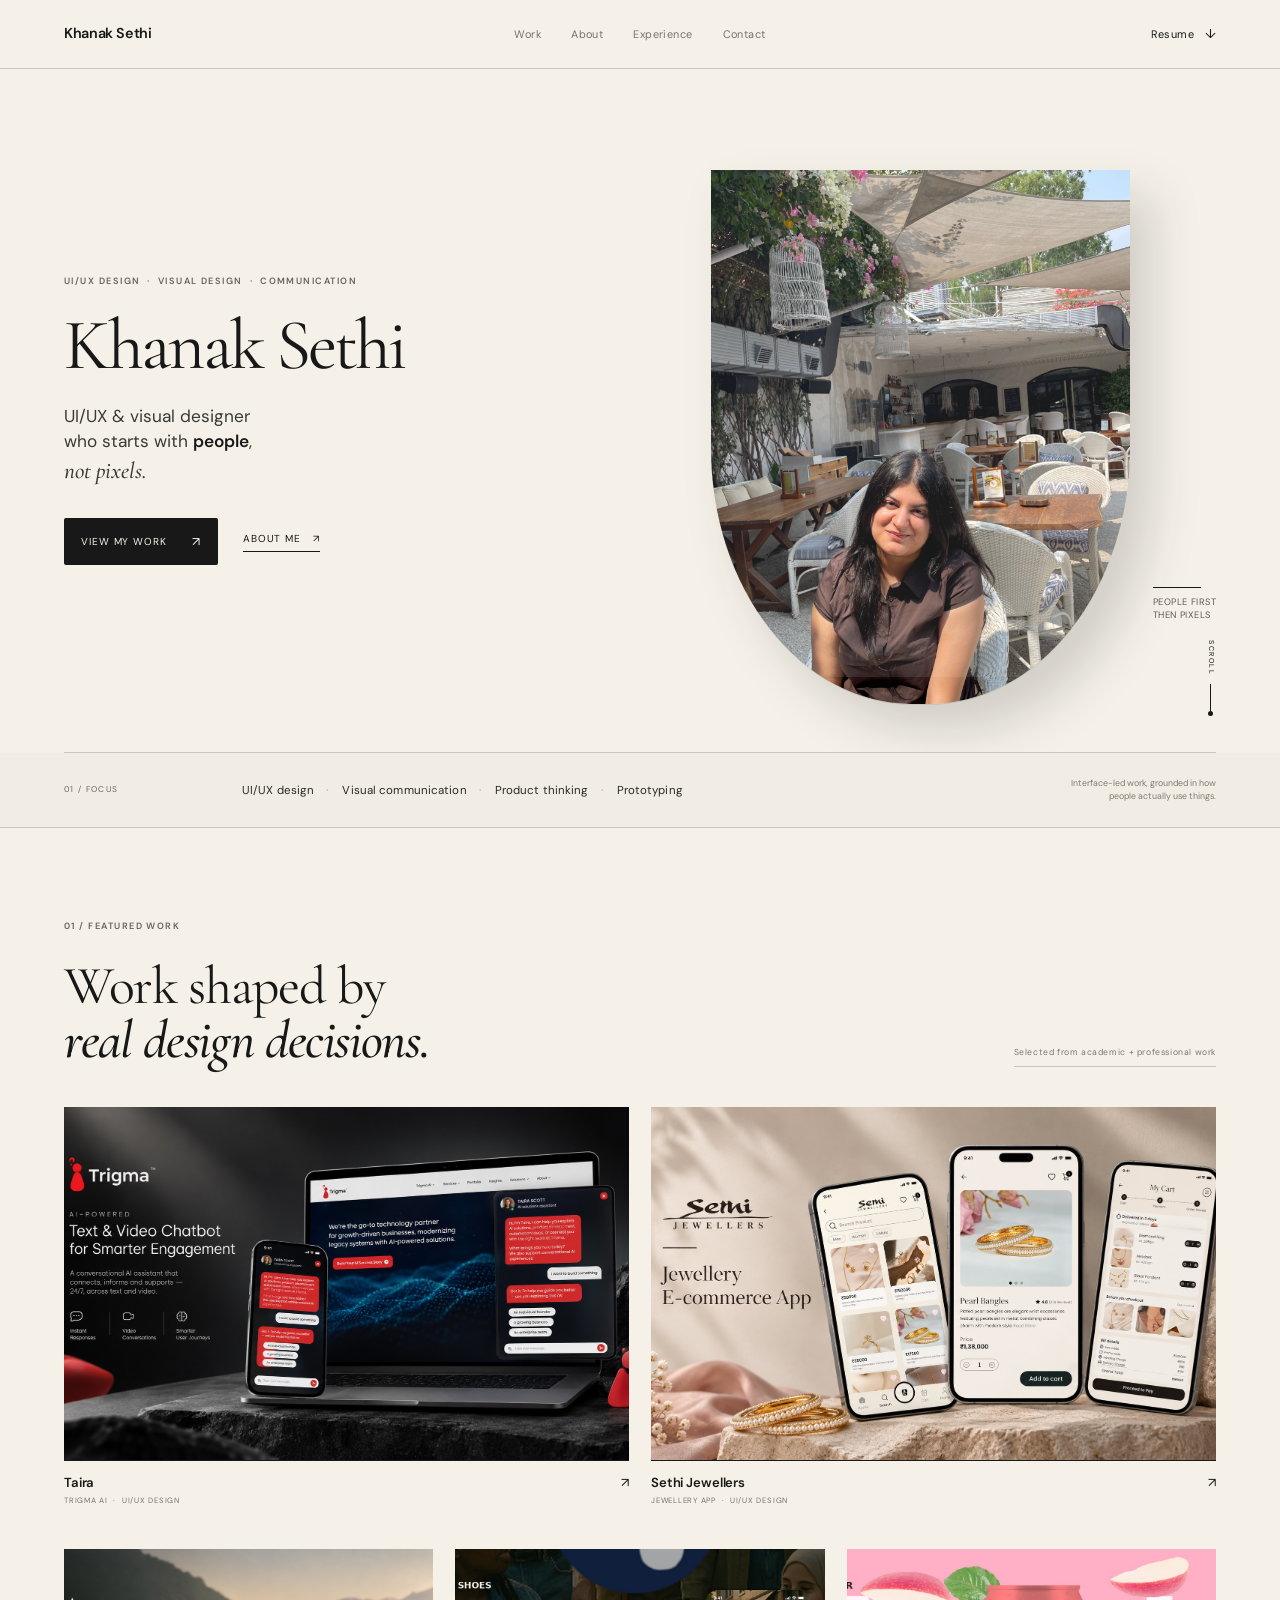
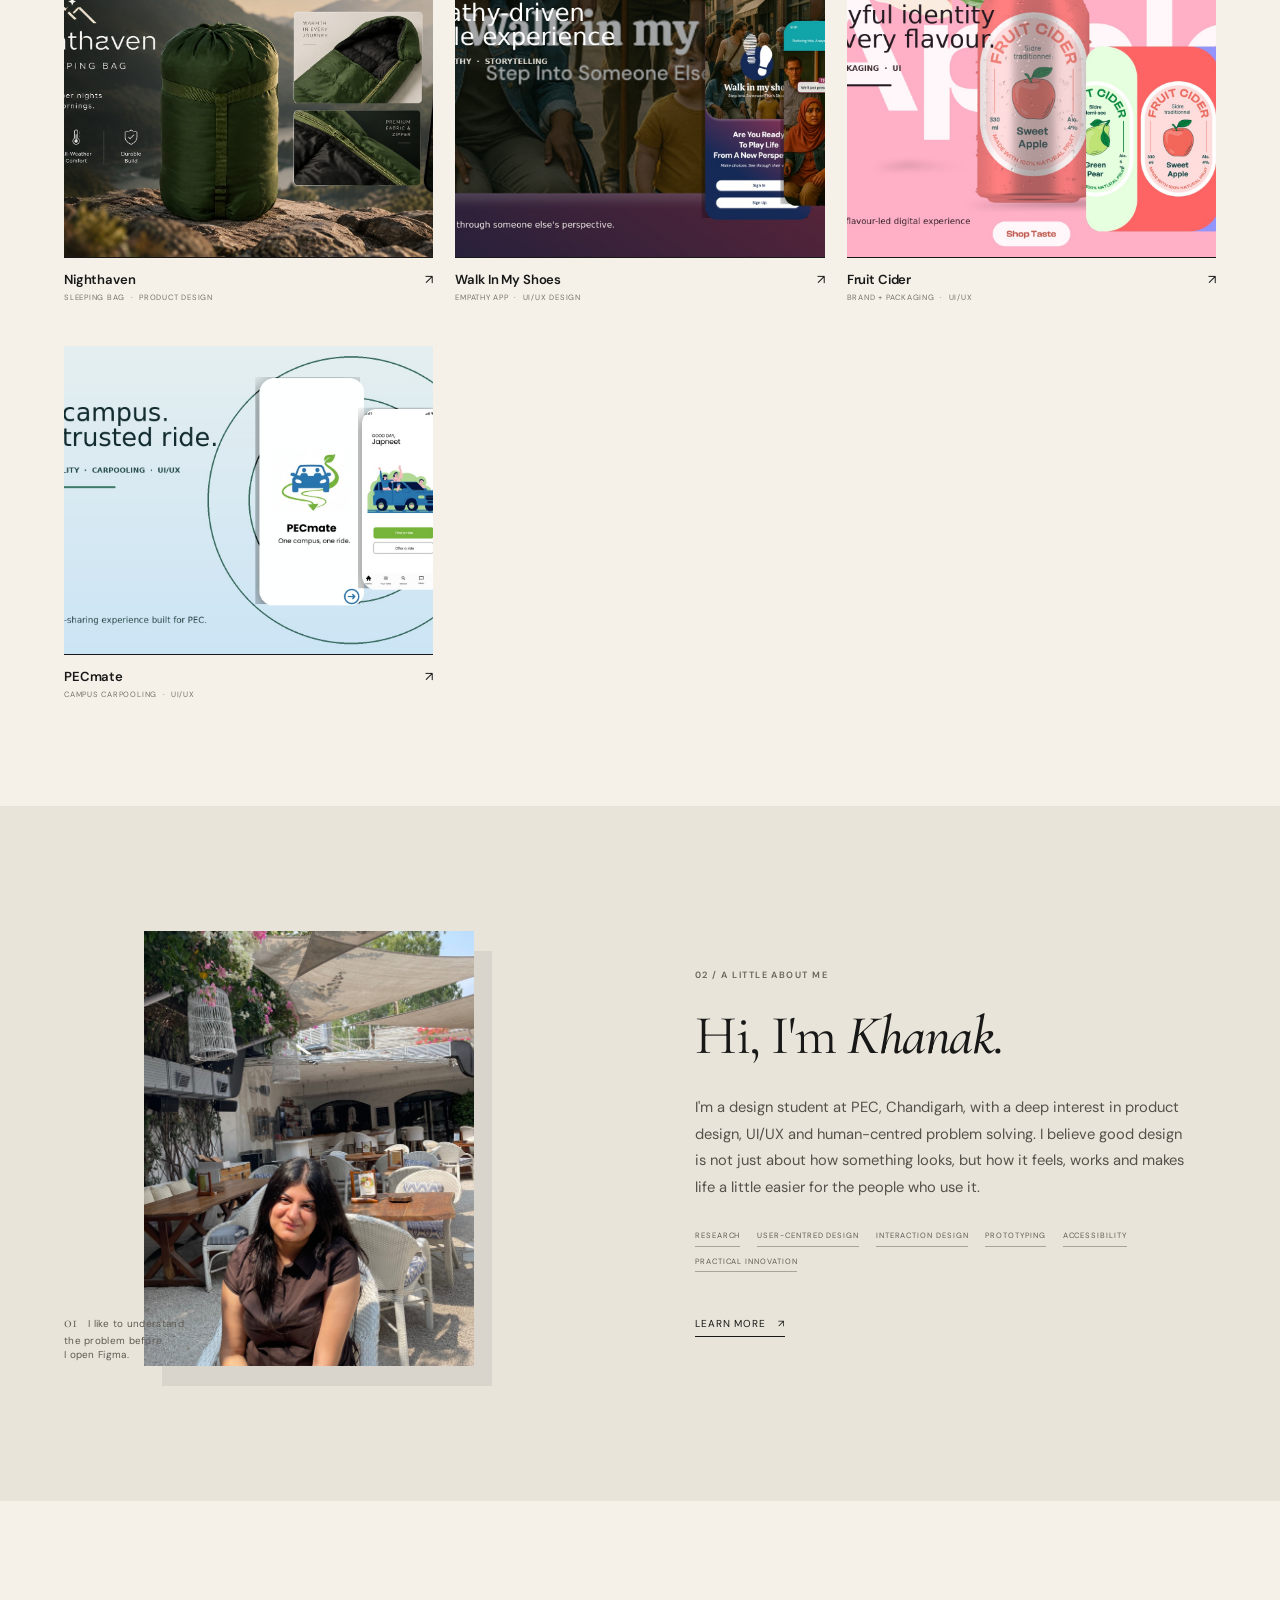
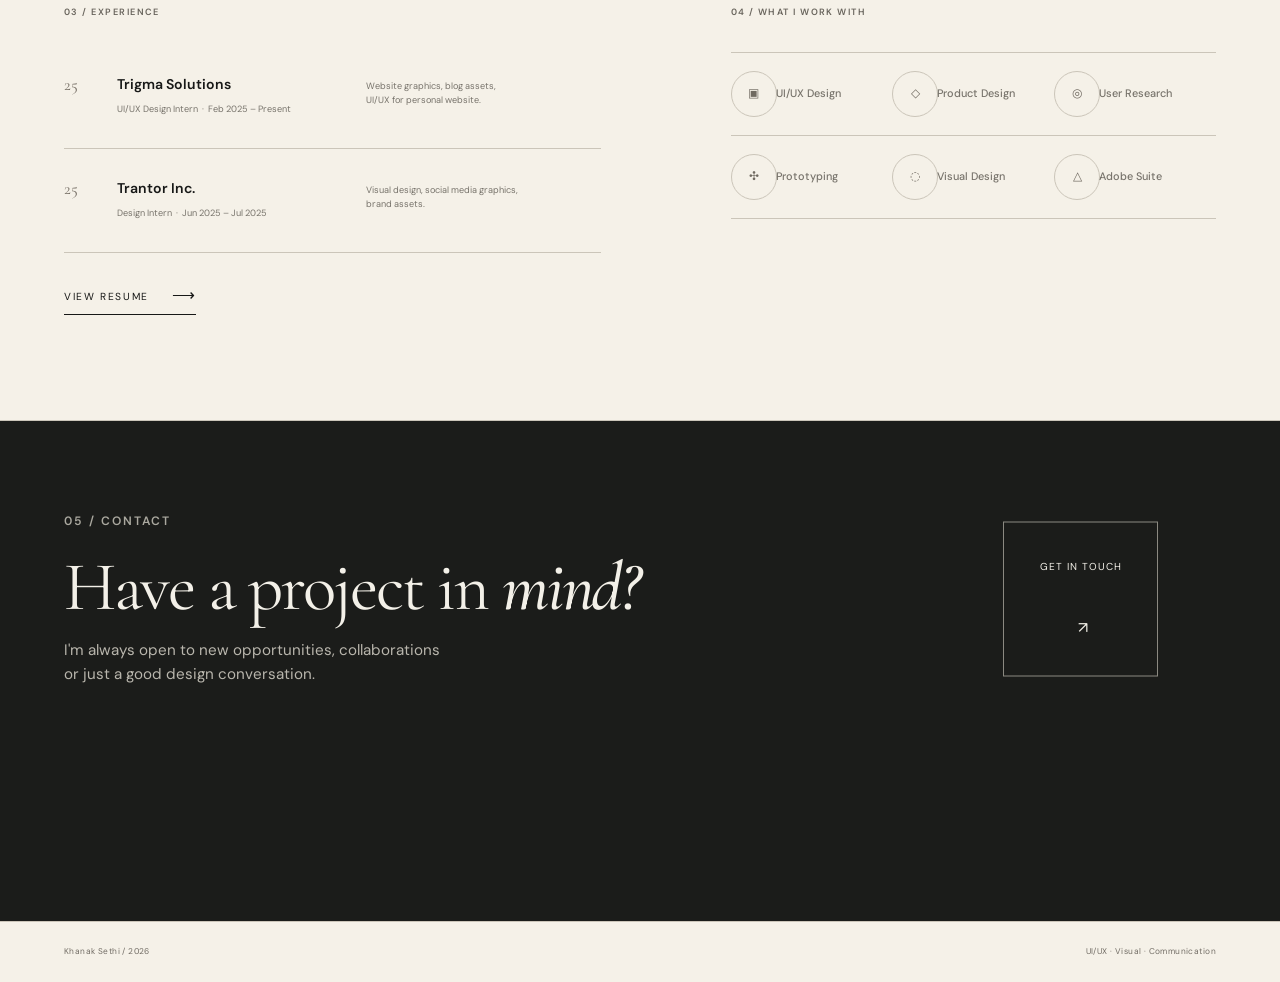
==== commit dcd4b3e1: "Add files via upload" ====
--- a/index.html
+++ b/index.html
@@ -46,43 +46,27 @@
       </div>
     </div>
 
-    <a class="scroll-cue" href="#browse"><span>SCROLL</span><i></i></a>
+    <a class="scroll-cue" href="#work"><span>SCROLL</span><i></i></a>
     <div class="hero-line"></div>
   </section>
 
-  <section class="browse" id="browse" aria-label="Selected projects">
-    <div class="section-bar">
-      <span class="section-index">01</span>
-      <span class="section-title">Selected work</span>
-      <span class="bar-line"></span>
-      <span class="section-note">Six projects / interface, product & visual</span>
-    </div>
-    <div class="marquee-window">
-      <div class="marquee-track">
-        <div class="marquee-set">
-          <a class="marquee-card" href="projects/taira-trigma.html"><img src="images/thumbs/trigma-home-thumb.jpg" alt="Taira for Trigma AI"><div><b>Taira</b><small>Trigma AI</small></div></a>
-          <a class="marquee-card" href="projects/sethi-jewellers.html"><img src="images/thumbs/sethi-home-thumb.jpg" alt="Sethi Jewellers"><div><b>Sethi Jewellers</b><small>Jewellery App</small></div></a>
-          <a class="marquee-card" href="projects/nighthaven.html"><img src="images/thumbs/nighthaven-home-thumb.jpg" alt="Nighthaven sleeping bag"><div><b>Nighthaven</b><small>Product Design</small></div></a>
-          <a class="marquee-card" href="projects/walk-in-my-shoes.html"><img src="images/thumbs/shoes-home-thumb.jpg" alt="Walk In My Shoes"><div><b>Walk In My Shoes</b><small>Empathy App</small></div></a>
-          <a class="marquee-card" href="projects/fruit-cider.html"><img src="images/thumbs/cider-home-thumb.jpg" alt="Fruit Cider"><div><b>Fruit Cider</b><small>Brand + Packaging</small></div></a>
-          <a class="marquee-card" href="projects/pecmate.html"><img src="images/thumbs/pecmate-home-thumb.jpg" alt="PECmate"><div><b>PECmate</b><small>Campus Carpooling</small></div></a>
-        </div>
-        <div class="marquee-set" aria-hidden="true">
-          <a class="marquee-card" href="projects/taira-trigma.html" tabindex="-1"><img src="images/thumbs/trigma-home-thumb.jpg" alt=""><div><b>Taira</b><small>Trigma AI</small></div></a>
-          <a class="marquee-card" href="projects/sethi-jewellers.html" tabindex="-1"><img src="images/thumbs/sethi-home-thumb.jpg" alt=""><div><b>Sethi Jewellers</b><small>Jewellery App</small></div></a>
-          <a class="marquee-card" href="projects/nighthaven.html" tabindex="-1"><img src="images/thumbs/nighthaven-home-thumb.jpg" alt=""><div><b>Nighthaven</b><small>Product Design</small></div></a>
-          <a class="marquee-card" href="projects/walk-in-my-shoes.html" tabindex="-1"><img src="images/thumbs/shoes-home-thumb.jpg" alt=""><div><b>Walk In My Shoes</b><small>Empathy App</small></div></a>
-          <a class="marquee-card" href="projects/fruit-cider.html" tabindex="-1"><img src="images/thumbs/cider-home-thumb.jpg" alt=""><div><b>Fruit Cider</b><small>Brand + Packaging</small></div></a>
-          <a class="marquee-card" href="projects/pecmate.html" tabindex="-1"><img src="images/thumbs/pecmate-home-thumb.jpg" alt=""><div><b>PECmate</b><small>Campus Carpooling</small></div></a>
-        </div>
+  <section class="focus-band" aria-label="Design focus">
+    <div class="focus-inner">
+      <div class="focus-label">01 / FOCUS</div>
+      <div class="focus-items">
+        <span>UI/UX design</span>
+        <span>Visual communication</span>
+        <span>Product thinking</span>
+        <span>Prototyping</span>
       </div>
+      <p>Interface-led work, grounded in how people actually use things.</p>
     </div>
   </section>
 
   <section class="work" id="work">
     <div class="work-heading reveal">
       <div>
-        <p class="eyebrow">02 / FEATURED WORK</p>
+        <p class="eyebrow">01 / FEATURED WORK</p>
         <h2>Work shaped by<br><em>real design decisions.</em></h2>
       </div>
       <span class="work-note">Selected from academic + professional work</span>
@@ -122,7 +106,7 @@
       <div class="about-note"><span>01</span> I like to understand<br>the problem before<br>I open Figma.</div>
     </div>
     <div class="about-copy reveal">
-      <p class="eyebrow">03 / A LITTLE ABOUT ME</p>
+      <p class="eyebrow">02 / A LITTLE ABOUT ME</p>
       <h2>Hi, I'm <em>Khanak.</em></h2>
       <p>I'm a design student at PEC, Chandigarh, with a deep interest in product design, UI/UX and human-centred problem solving. I believe good design is not just about how something looks, but how it feels, works and makes life a little easier for the people who use it.</p>
       <div class="skill-tags"><span>RESEARCH</span><span>USER-CENTRED DESIGN</span><span>INTERACTION DESIGN</span><span>PROTOTYPING</span><span>ACCESSIBILITY</span><span>PRACTICAL INNOVATION</span></div>
@@ -132,13 +116,13 @@
 
   <section class="experience" id="experience">
     <div class="experience-col reveal">
-      <p class="eyebrow">04 / EXPERIENCE</p>
+      <p class="eyebrow">03 / EXPERIENCE</p>
       <div class="timeline-item"><span class="timeline-year">25</span><div><h3>Trigma Solutions</h3><small>UI/UX Design Intern &nbsp;·&nbsp; Feb 2025 – Present</small></div><p>Website graphics, blog assets,<br>UI/UX for personal website.</p></div>
       <div class="timeline-item"><span class="timeline-year">25</span><div><h3>Trantor Inc.</h3><small>Design Intern &nbsp;·&nbsp; Jun 2025 – Jul 2025</small></div><p>Visual design, social media graphics,<br>brand assets.</p></div>
       <a class="view-all" href="mailto:khanaksethi424@gmail.com?subject=Resume%20Request">VIEW RESUME <span>⟶</span></a>
     </div>
     <div class="capabilities reveal">
-      <p class="eyebrow">05 / WHAT I WORK WITH</p>
+      <p class="eyebrow">04 / WHAT I WORK WITH</p>
       <div class="cap-grid">
         <div><span class="cap-icon">▣</span><b>UI/UX Design</b></div><div><span class="cap-icon">◇</span><b>Product Design</b></div><div><span class="cap-icon">◎</span><b>User Research</b></div>
         <div><span class="cap-icon">✣</span><b>Prototyping</b></div><div><span class="cap-icon">◌</span><b>Visual Design</b></div><div><span class="cap-icon">△</span><b>Adobe Suite</b></div>
@@ -148,7 +132,7 @@
 
   <section class="contact" id="contact">
     <div class="contact-inner reveal">
-      <p class="eyebrow">06 / CONTACT</p>
+      <p class="eyebrow">05 / CONTACT</p>
       <h2>Have a project in <em>mind?</em></h2>
       <p>I'm always open to new opportunities, collaborations<br>or just a good design conversation.</p>
       <a class="contact-btn magnetic" href="mailto:khanaksethi424@gmail.com">Get in touch <span>↗</span></a>
--- a/css/style.css
+++ b/css/style.css
@@ -131,3 +131,89 @@
 .taira-case .taira-orbit{opacity:.55;box-shadow:none}
 .taira-case .taira-float-card{border-radius:2px;box-shadow:18px 18px 0 rgba(255,255,255,.035)}
 .taira-case .taira-context blockquote{border-radius:2px;box-shadow:10px 10px 0 rgba(220,45,45,.08)}
+
+
+/* =========================================================
+   V7 — QUIETER TYPE + CLEARER PROJECT DISCOVERY
+   The landing page uses a restrained editorial scale. The old
+   thumbnail marquee is replaced by a focus band so project
+   discovery happens only in the actual work section.
+   ========================================================= */
+.focus-band{border-bottom:1px solid var(--line);background:#f1ede4}
+.focus-inner{max-width:var(--max);margin:auto;padding:24px var(--pad);display:grid;grid-template-columns:150px 1fr auto;gap:28px;align-items:center}
+.focus-label{font-size:.52rem;letter-spacing:.16em;color:#6d675e}
+.focus-items{display:flex;gap:28px;flex-wrap:wrap;align-items:center}
+.focus-items span{font-size:.72rem;letter-spacing:.01em;color:#292a27;position:relative}
+.focus-items span+span:before{content:'·';position:absolute;left:-16px;color:#a29b8e}
+.focus-inner>p{font-size:.55rem;line-height:1.5;color:#817b71;max-width:25ch;margin:0;text-align:right}
+
+/* Landing page: simple, deliberate hierarchy rather than hero-template scale. */
+.hero h1{font-size:clamp(3.5rem,5.6vw,5.4rem);line-height:.9;letter-spacing:-.04em;margin-bottom:26px}
+.hero-tagline{font-size:1.08rem;line-height:1.45;max-width:29ch;margin-bottom:30px}
+.work{padding-top:92px;padding-bottom:105px}
+.work-heading{margin-bottom:40px}
+.work-heading h2{font-size:clamp(2.65rem,4.2vw,4rem);line-height:1;letter-spacing:-.025em}
+.about-copy h2{font-size:clamp(2.8rem,4.3vw,4.1rem);line-height:1.02;letter-spacing:-.025em}
+.contact h2{font-size:clamp(3.1rem,5.4vw,5.3rem);line-height:.92;letter-spacing:-.03em}
+
+/* Remove visual weight from decorative hero note; keep the authored annotation. */
+.hero-note{font-size:.58rem;letter-spacing:.045em}
+
+/* Taira / Trigma: use the project's actual interface typography rather than a generic portfolio serif. */
+.taira-case{--taira-sans:'Poppins',Arial,sans-serif;--taira-serif:'Poppins',Arial,sans-serif;font-family:var(--taira-sans)}
+.taira-case .taira-brand,.taira-case .taira-hero h1,.taira-case .taira-hero h2,.taira-case .taira-context-grid h3,.taira-case .taira-architecture h3,.taira-case .system-head h3,.taira-case .taira-challenge-grid>h3,.taira-case .intent-grid h3,.taira-case .evolution-copy h3,.taira-case .final-heading h2,.taira-case .taira-next h2,.taira-case .taira-dual span,.taira-case .persona-row h4{font-family:var(--taira-sans);font-weight:500}
+.taira-case .taira-hero h1{font-size:clamp(3.4rem,6vw,6rem);line-height:.92;letter-spacing:-.045em}
+.taira-case .taira-hero h2{font-size:clamp(1.75rem,3vw,3.1rem);line-height:1.05;letter-spacing:-.025em;font-weight:500}
+.taira-case .taira-context-grid h3,.taira-case .taira-architecture h3,.taira-case .system-head h3,.taira-case .taira-challenge-grid>h3,.taira-case .intent-grid h3,.taira-case .evolution-copy h3{font-size:clamp(1.8rem,3vw,3rem);line-height:1.05;letter-spacing:-.025em}
+.taira-case .final-heading h2{font-size:clamp(2.8rem,5vw,4.8rem);line-height:.95;letter-spacing:-.03em}
+.taira-case .taira-next h2{font-size:2.4rem;line-height:1}
+.taira-case .taira-brandmark{font-family:var(--taira-sans)}
+
+/* Sethi: Playfair for the jewellery/editorial display layer, DM Sans for interface copy. */
+.sethi-case{font-family:'DM Sans',Arial,sans-serif}
+.sethi-case h1,.sethi-case h2,.sethi-case h3,.sethi-case blockquote,.sethi-case .sethi-next strong{font-family:'Playfair Display',Georgia,serif;font-weight:400}
+.sethi-case .sethi-hero h1{font-size:clamp(3.2rem,5.2vw,5.8rem);line-height:.95;letter-spacing:-.035em}
+.sethi-case .sethi-intro h2,.sethi-case .sethi-challenge h2,.sethi-case .sethi-journey h2,.sethi-case .sethi-ideation h2,.sethi-case .sethi-wireframes h2,.sethi-case .sethi-video-copy h2,.sethi-case .reflection-grid h2{font-size:clamp(2.5rem,4vw,4.2rem);line-height:1;letter-spacing:-.025em}
+.sethi-case .sethi-final h2{font-size:clamp(3.2rem,5.2vw,5rem);line-height:.94;letter-spacing:-.025em}
+
+/* The remaining student projects do not have a corporate type system; each gets a restrained, project-specific voice. */
+.nighthaven-case{font-family:'Manrope',Arial,sans-serif}
+.nighthaven-case h1,.nighthaven-case h2{font-family:'Manrope',Arial,sans-serif;font-weight:500;letter-spacing:-.025em}
+.nighthaven-case h1{font-size:clamp(3.2rem,5vw,5.3rem)}
+.nighthaven-case h2{font-size:clamp(2.2rem,3.5vw,3.6rem);line-height:1.03}
+.cider-case{font-family:'DM Sans',Arial,sans-serif}
+.cider-case h1,.cider-case h2{font-family:'Fraunces',Georgia,serif;font-weight:400;letter-spacing:-.025em}
+.cider-case h1{font-size:clamp(3.2rem,5vw,5.3rem)}
+.cider-case h2{font-size:clamp(2.25rem,3.5vw,3.6rem);line-height:1.02}
+.pecmate-case{font-family:'Inter',Arial,sans-serif}
+.pecmate-case h1,.pecmate-case h2{font-family:'Inter',Arial,sans-serif;font-weight:500;letter-spacing:-.03em}
+.pecmate-case h1{font-size:clamp(3.2rem,5vw,5.3rem)}
+.pecmate-case h2{font-size:clamp(2.2rem,3.5vw,3.6rem);line-height:1.04}
+.shoes-case{font-family:'Manrope',Arial,sans-serif}
+.shoes-case h1{font-family:'DM Serif Display',Georgia,serif;font-weight:400;font-size:clamp(3.2rem,5vw,5.3rem);letter-spacing:-.025em}
+.shoes-case h2{font-family:'Manrope',Arial,sans-serif;font-weight:600;font-size:clamp(2.2rem,3.5vw,3.6rem);line-height:1.04;letter-spacing:-.025em}
+
+/* Generic case-study shell: stop section headings from becoming poster-sized. */
+.nighthaven-case .cs-header h1,.cider-case .cs-header h1,.pecmate-case .cs-header h1,.shoes-case .cs-header h1{margin-bottom:20px}
+.nighthaven-case .cs-section h2,.cider-case .cs-section h2,.pecmate-case .cs-section h2,.shoes-case .cs-section h2{margin-bottom:20px}
+
+@media(max-width:900px){
+  .focus-inner{grid-template-columns:1fr;gap:10px}
+  .focus-inner>p{text-align:left;max-width:42ch}
+  .focus-items{gap:14px 24px}
+  .focus-items span+span:before{left:-13px}
+  .hero h1{font-size:clamp(3.2rem,9vw,4.8rem)}
+  .work-heading h2{font-size:clamp(2.6rem,7vw,3.5rem)}
+  .contact h2{font-size:clamp(3rem,9vw,4.5rem)}
+  .taira-case .taira-hero h1{font-size:clamp(3.2rem,10vw,5rem)}
+}
+@media(max-width:600px){
+  .hero h1{font-size:3.35rem;line-height:.92}
+  .work-heading h2{font-size:2.7rem}
+  .about-copy h2{font-size:2.9rem}
+  .contact h2{font-size:3.35rem}
+  .focus-items{display:grid;grid-template-columns:1fr 1fr;gap:10px 20px}
+  .focus-items span+span:before{display:none}
+  .taira-case .taira-hero h1{font-size:3.2rem}
+  .sethi-case .sethi-hero h1{font-size:3.15rem}
+}
